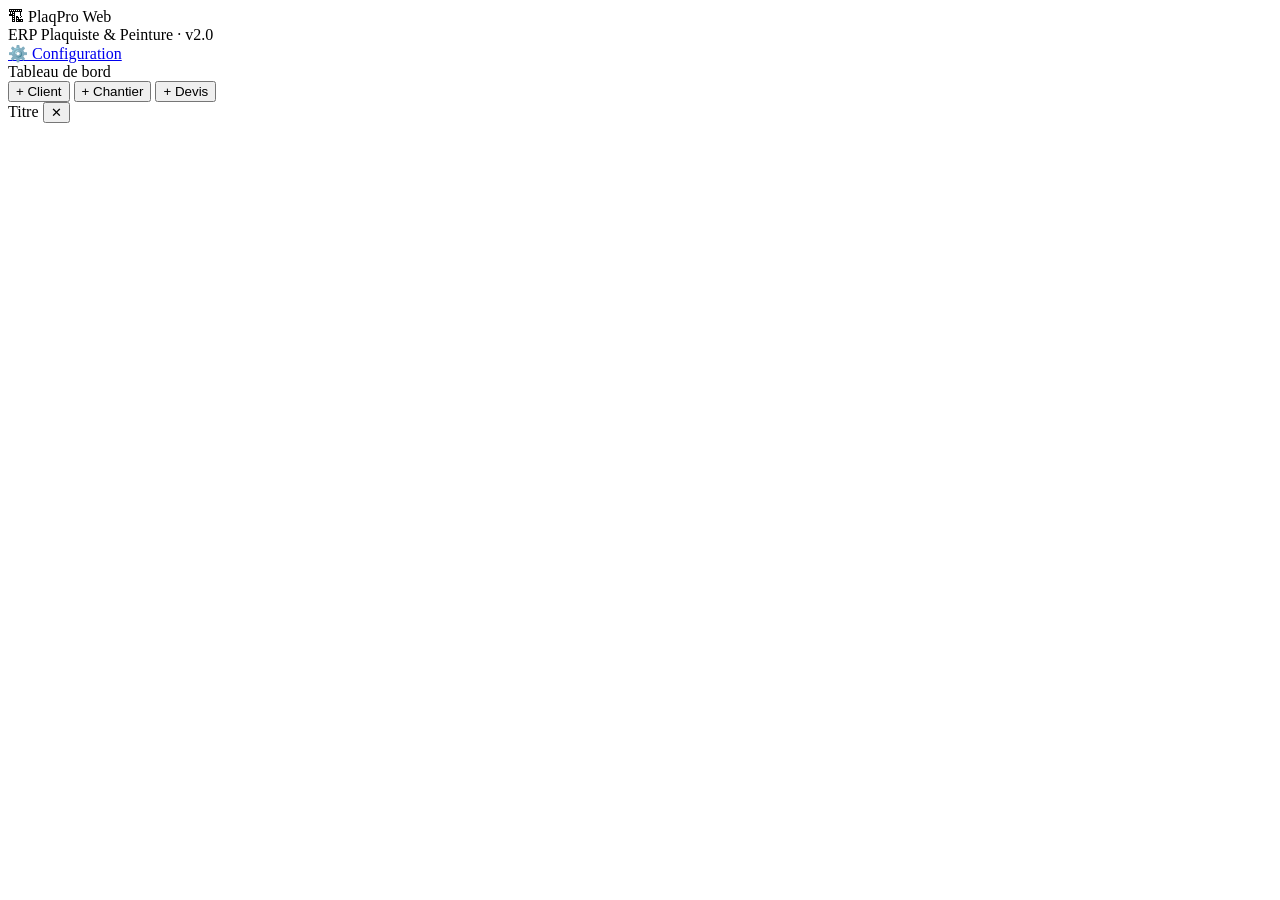
==== PlaqProLanding/index.html @ 82cace1f "Landing page v2 : percutante, témoignages, pricing freemium" ====
<!DOCTYPE html>
<html lang="fr">
<head>
  <meta charset="UTF-8">
  <meta name="viewport" content="width=device-width, initial-scale=1.0">
  <title>PlaqPro Web — ERP Plaquiste & Peinture</title>
  <link rel="stylesheet" href="css/style.css">
  <style>
    /* Styles print */
    @media print {
      .sidebar, .topbar, .btn, .nav-tabs, select, .fiche-nav,
      #btn-generer-devis, #btn-save-devis, #btn-print-devis { display: none !important; }
      .main { margin-left: 0 !important; }
      .card { box-shadow: none !important; border: 1px solid #ddd !important; }
    }
  </style>
</head>
<body>

  <!-- ── Sidebar ──────────────────────────────────────────── -->
  <aside class="sidebar">
    <div class="sidebar-logo">
      <div class="app-name">🏗 PlaqPro Web</div>
      <div class="app-version">ERP Plaquiste & Peinture · v2.0</div>
    </div>
    <div id="sidebar-nav"></div>
    <div class="sidebar-footer">
      <a class="nav-item" href="#" onclick="App.navigate('config')">
        <span class="nav-icon">⚙️</span>
        <span>Configuration</span>
      </a>
    </div>
  </aside>

  <!-- ── Main ─────────────────────────────────────────────── -->
  <main class="main">

    <!-- Topbar -->
    <div class="topbar">
      <div id="topbar-title" class="topbar-title">Tableau de bord</div>
      <div class="topbar-actions">
        <button class="btn btn-secondary btn-sm" onclick="Pages.modalNouveauClient()">+ Client</button>
        <button class="btn btn-secondary btn-sm" onclick="Pages.modalNouveauChantier()">+ Chantier</button>
        <button class="btn btn-primary btn-sm" onclick="Pages.modalNouveauDevis()">+ Devis</button>
      </div>
    </div>

    <!-- Content -->
    <div id="content" class="content"></div>

  </main>

  <!-- ── Modal ────────────────────────────────────────────── -->
  <div class="modal-overlay" id="modal-overlay" onclick="if(event.target===this)App.closeModal()">
    <div class="modal">
      <div class="modal-header">
        <span class="modal-title" id="modal-title">Titre</span>
        <button class="modal-close" onclick="App.closeModal()">✕</button>
      </div>
      <div class="modal-body" id="modal-body"></div>
      <div class="modal-footer" id="modal-footer"></div>
    </div>
  </div>

  <!-- ── Scripts ──────────────────────────────────────────── -->
  <script src="js/db.js"></script>
  <script src="js/calculs.js"></script>
  <script src="js/app.js"></script>

</body>
</html>
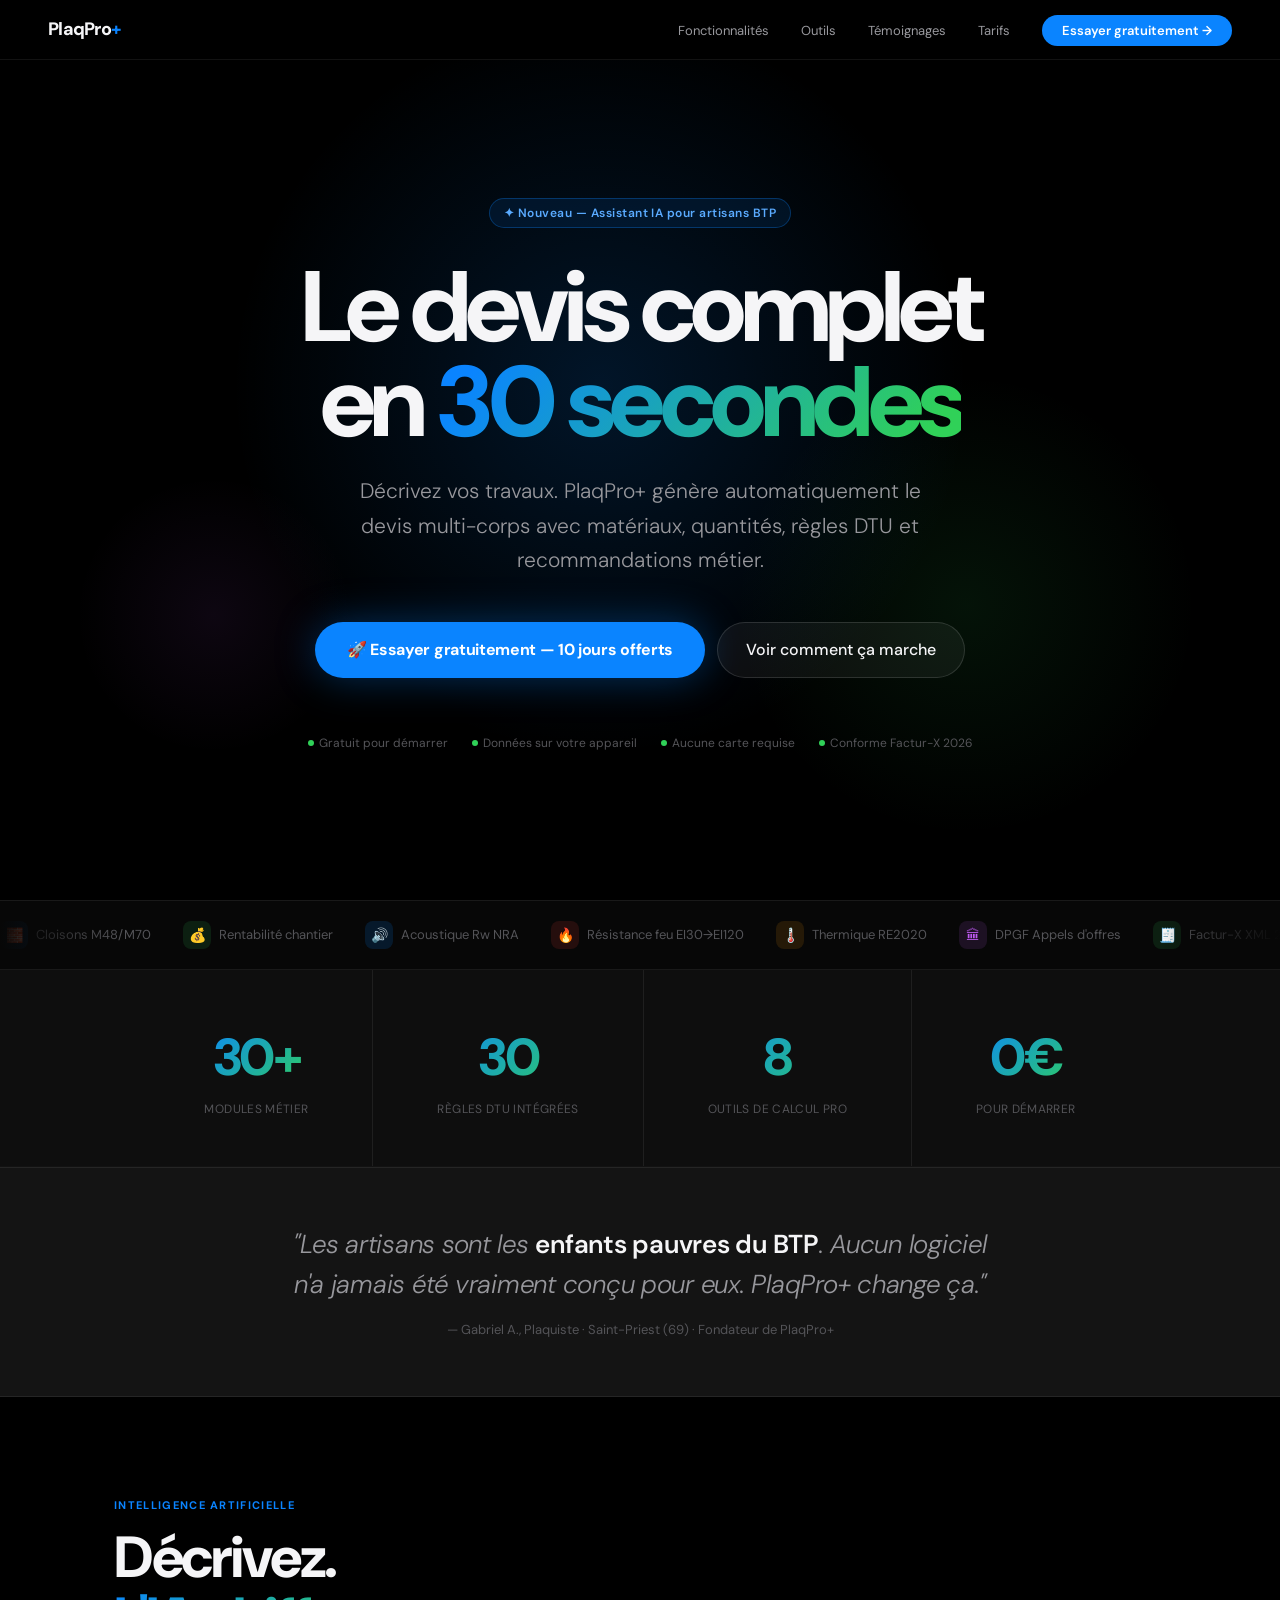
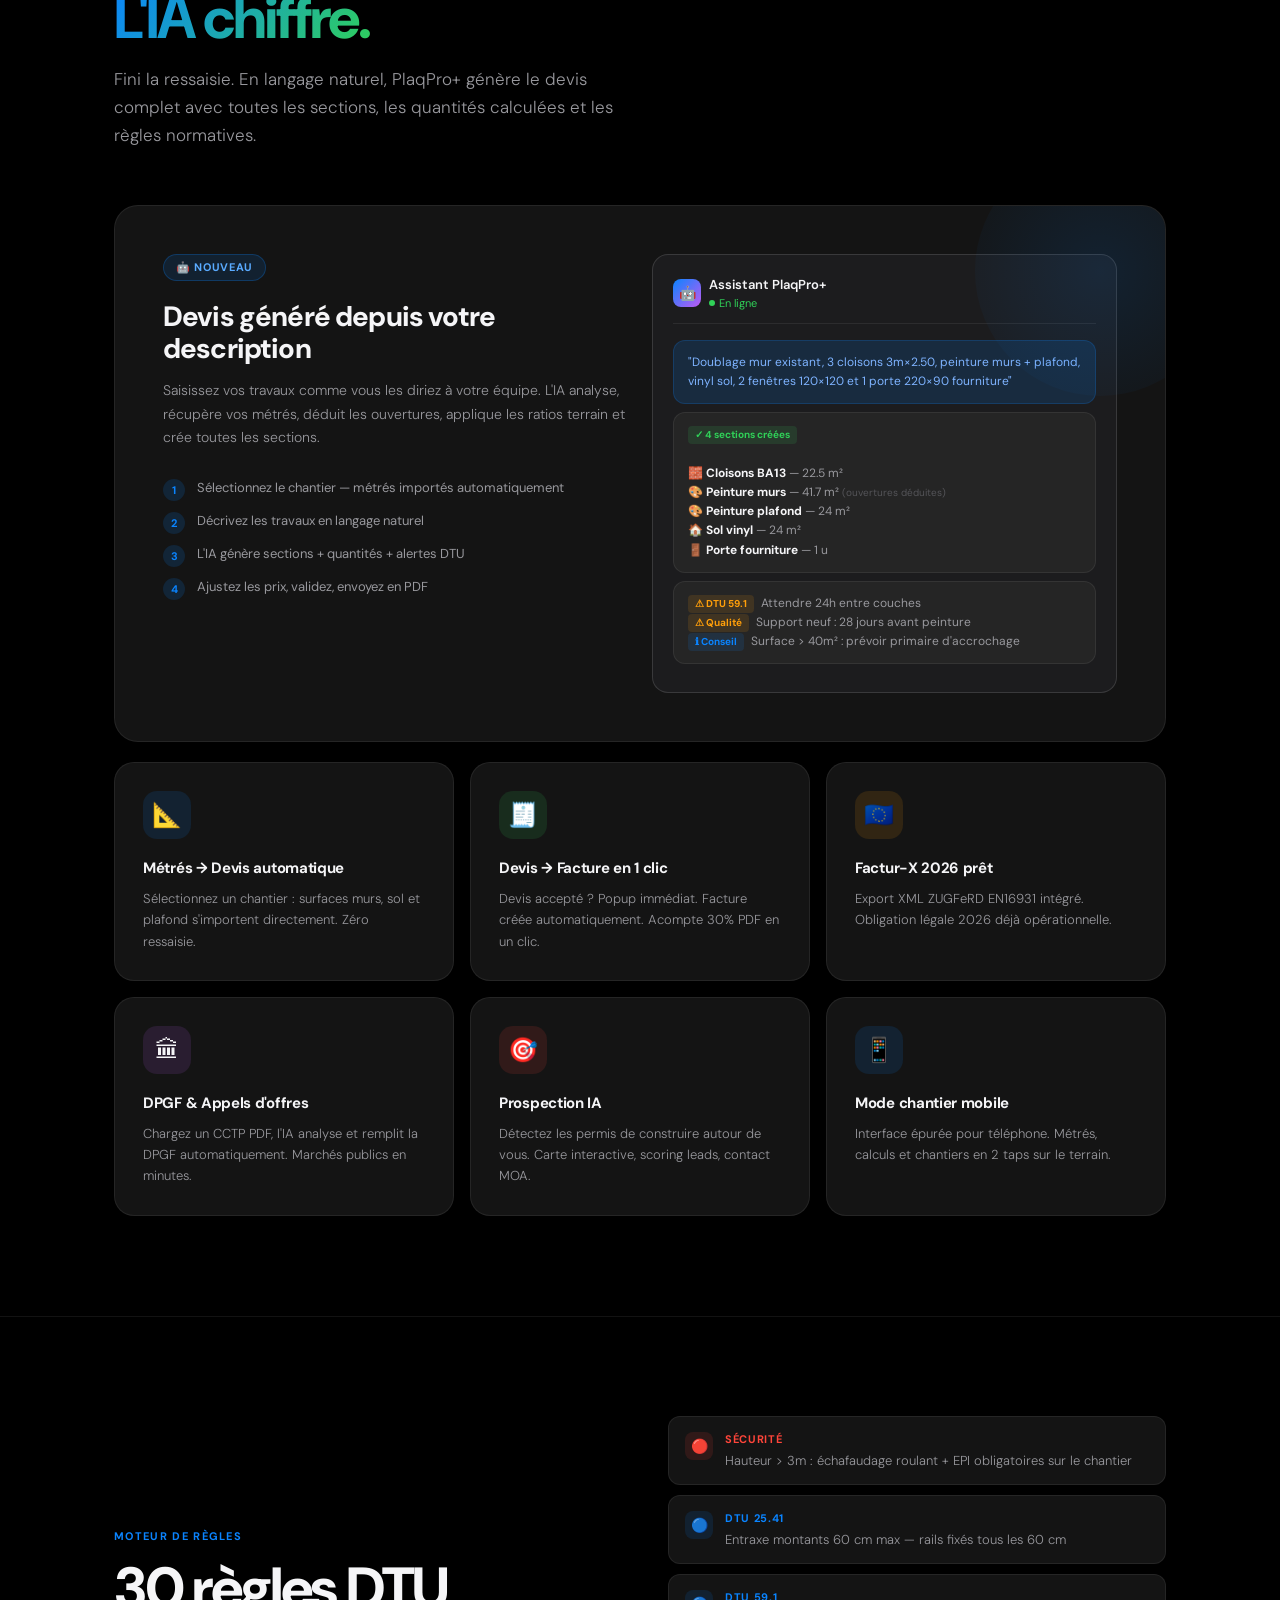
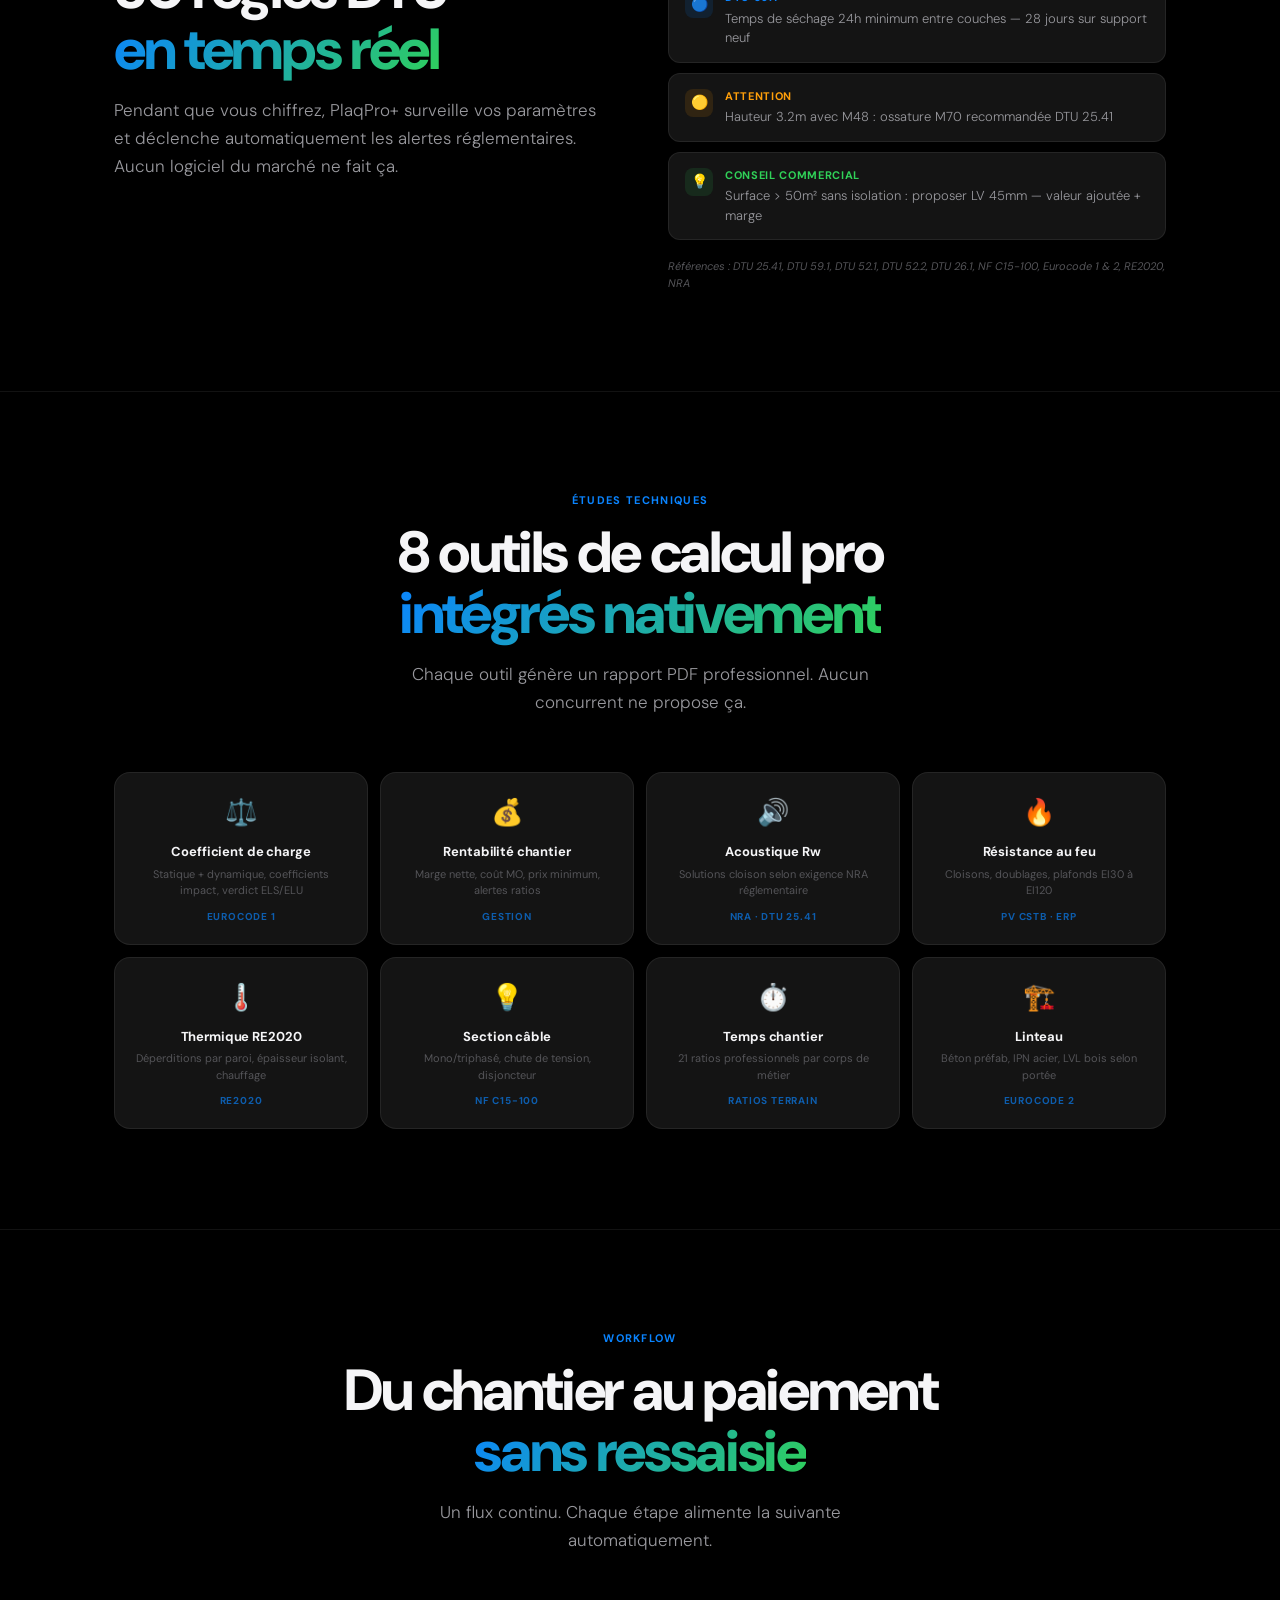
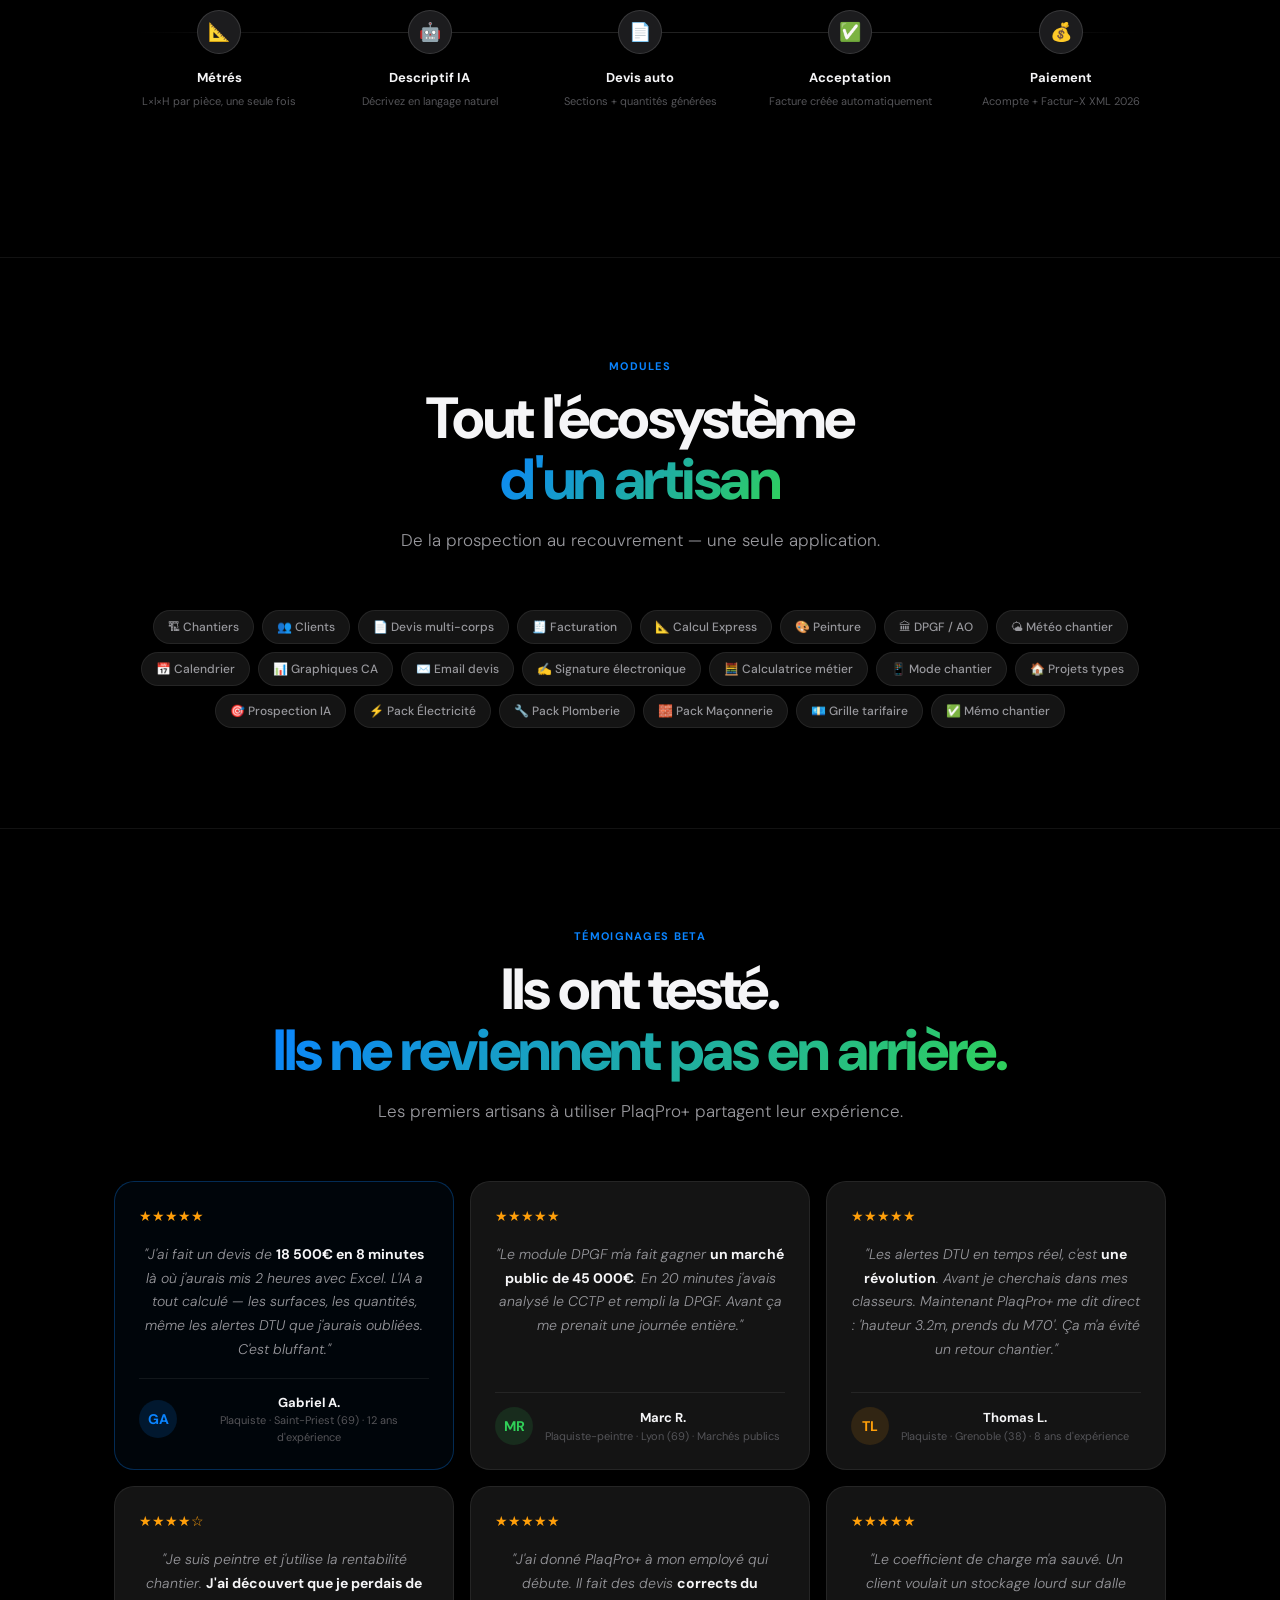
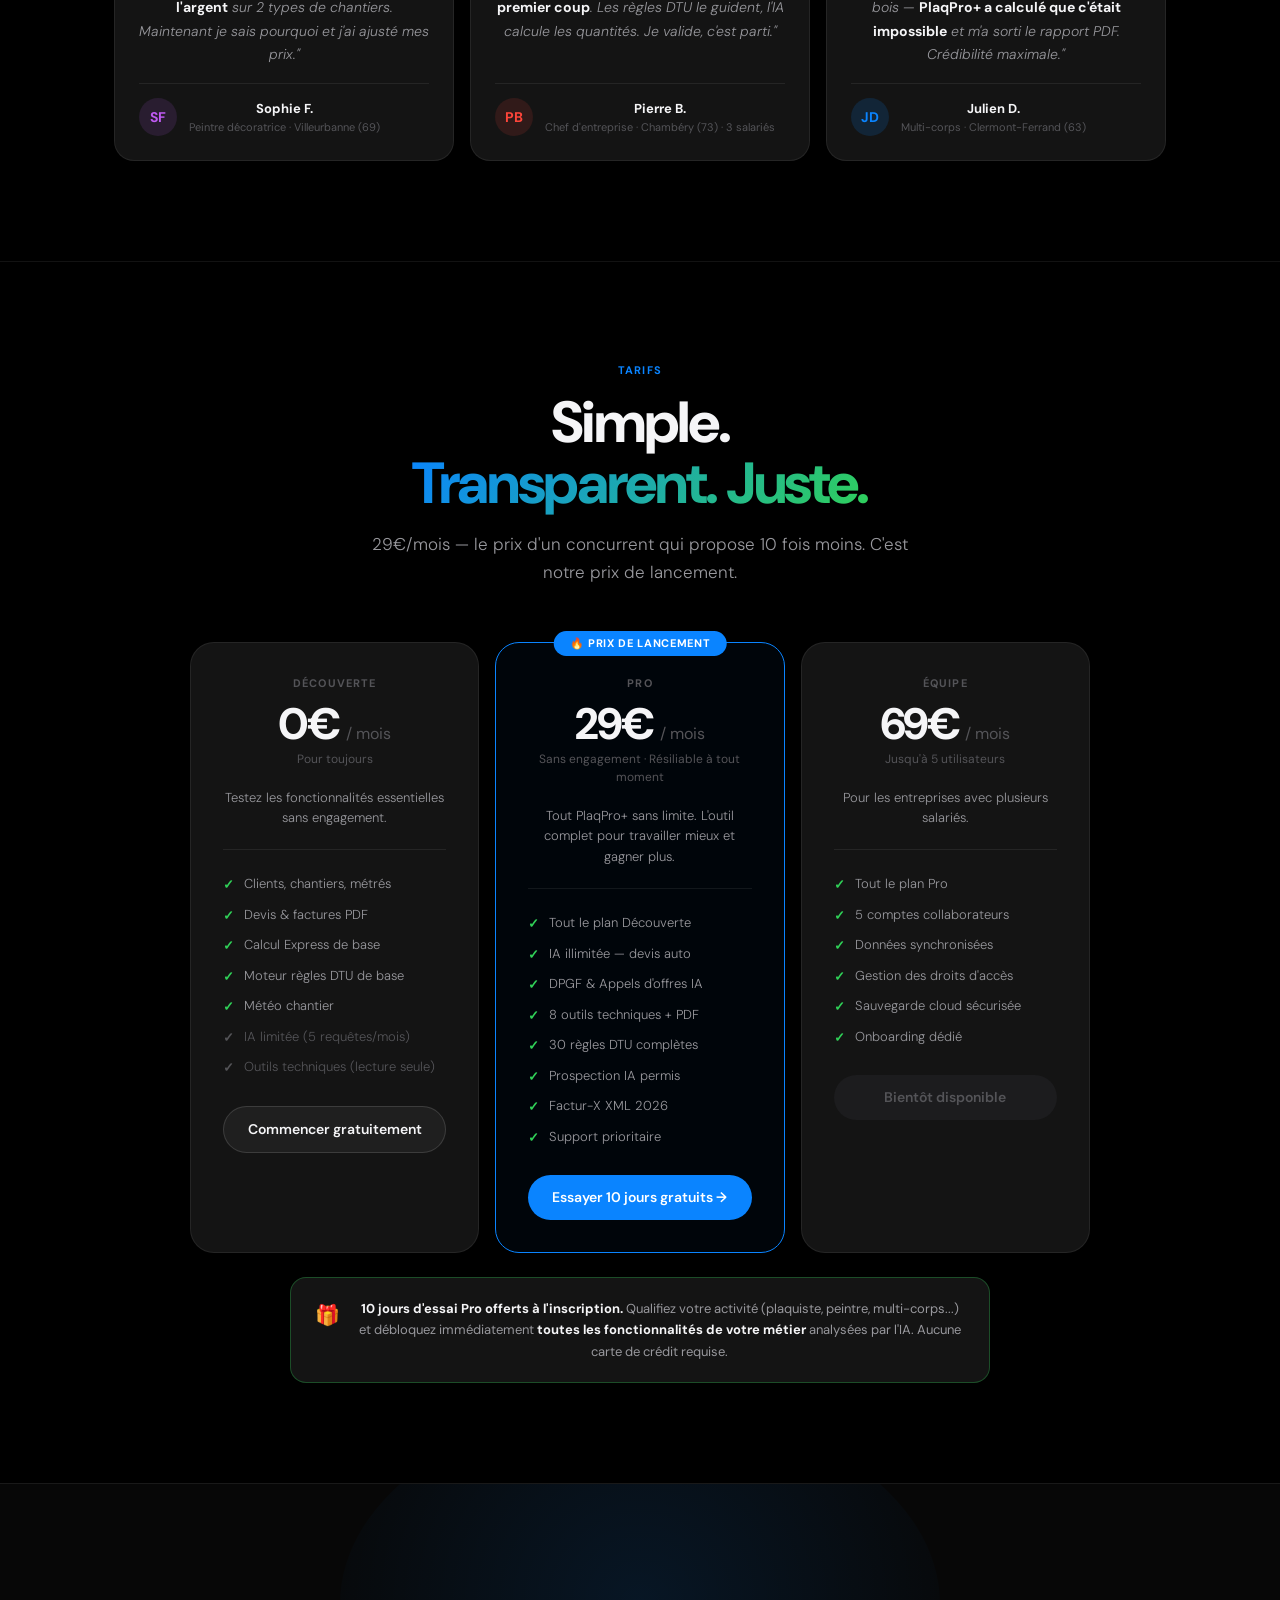
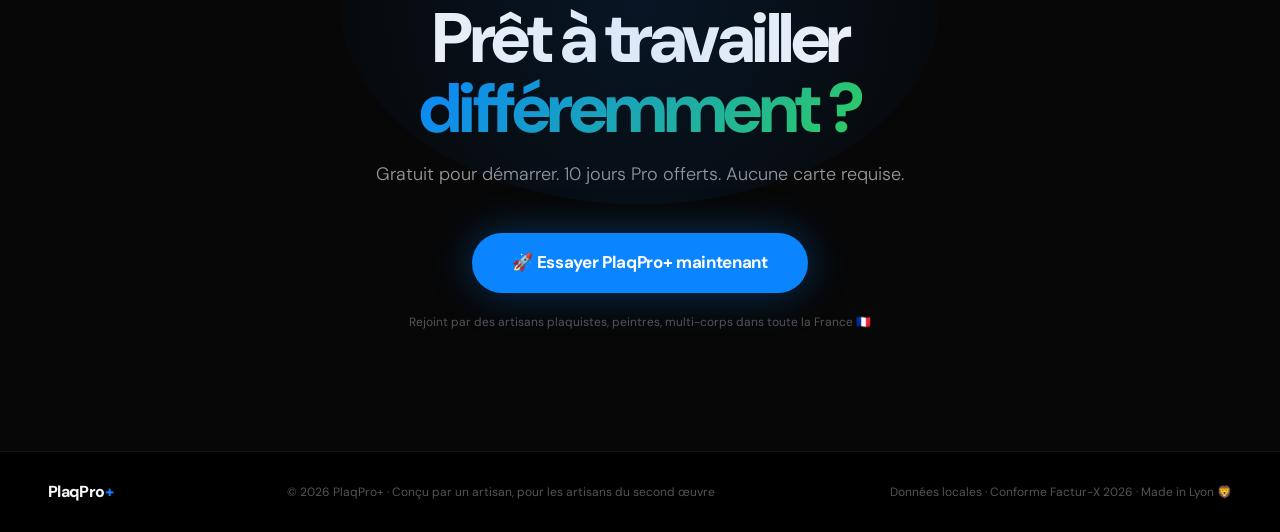
==== commit c8c3e257: "Landing page v2 finale — percutante, témoignages, pricing" ====
--- a/PlaqProLanding/index.html
+++ b/PlaqProLanding/index.html
@@ -3,69 +3,464 @@
 <head>
   <meta charset="UTF-8">
   <meta name="viewport" content="width=device-width, initial-scale=1.0">
-  <title>PlaqPro Web — ERP Plaquiste & Peinture</title>
-  <link rel="stylesheet" href="css/style.css">
+  <title>PlaqPro+ — Le premier assistant intelligent pour artisans BTP</title>
+  <meta name="description" content="Devis IA en 30 secondes. Règles DTU automatiques. 8 outils techniques. Conçu par un artisan, pour les artisans.">
+  <link rel="preconnect" href="https://fonts.googleapis.com">
+  <link href="https://fonts.googleapis.com/css2?family=DM+Sans:ital,opsz,wght@0,9..40,200;0,9..40,300;0,9..40,400;0,9..40,500;0,9..40,600;0,9..40,700;0,9..40,800;1,9..40,300&display=swap" rel="stylesheet">
   <style>
-    /* Styles print */
-    @media print {
-      .sidebar, .topbar, .btn, .nav-tabs, select, .fiche-nav,
-      #btn-generer-devis, #btn-save-devis, #btn-print-devis { display: none !important; }
-      .main { margin-left: 0 !important; }
-      .card { box-shadow: none !important; border: 1px solid #ddd !important; }
+    *,*::before,*::after{box-sizing:border-box;margin:0;padding:0}
+    :root{
+      --blue:#0A84FF;--green:#30D158;--orange:#FF9F0A;--red:#FF453A;--purple:#BF5AF2;
+      --bg:#000;--bg1:#070707;--bg2:#0E0E0E;--surface:#141414;--surface2:#1C1C1E;--surface3:#252525;
+      --border:rgba(255,255,255,0.07);--border2:rgba(255,255,255,0.13);--border3:rgba(255,255,255,0.22);
+      --text:#F5F5F7;--text2:#98989D;--text3:#545458;
     }
+    html{scroll-behavior:smooth}
+    body{font-family:'DM Sans',-apple-system,BlinkMacSystemFont,'Helvetica Neue',sans-serif;background:var(--bg);color:var(--text);line-height:1.5;overflow-x:hidden;-webkit-font-smoothing:antialiased}
+    nav{position:fixed;top:0;left:0;right:0;z-index:200;height:60px;display:flex;align-items:center;justify-content:space-between;padding:0 48px;background:rgba(0,0,0,0.82);backdrop-filter:saturate(180%) blur(24px);-webkit-backdrop-filter:saturate(180%) blur(24px);border-bottom:0.5px solid var(--border)}
+    .nav-logo{font-size:18px;font-weight:800;letter-spacing:-0.04em;color:var(--text);text-decoration:none}
+    .nav-logo span{color:var(--blue)}
+    .nav-links{display:flex;align-items:center;gap:32px;list-style:none}
+    .nav-links a{color:var(--text2);text-decoration:none;font-size:13px;font-weight:400;transition:color .15s}
+    .nav-links a:hover{color:var(--text)}
+    .nav-cta{background:var(--blue);color:#fff!important;padding:7px 20px;border-radius:980px;font-weight:600!important;font-size:13px!important;transition:opacity .15s!important}
+    .nav-cta:hover{opacity:.85!important}
+    @media(max-width:768px){nav{padding:0 20px}.nav-links{display:none}}
+    .hero{min-height:100vh;display:flex;flex-direction:column;align-items:center;justify-content:center;text-align:center;padding:130px 24px 80px;position:relative;overflow:hidden}
+    .orb1{position:absolute;width:800px;height:800px;border-radius:50%;background:radial-gradient(circle,rgba(10,132,255,0.16) 0%,transparent 65%);top:50%;left:50%;transform:translate(-55%,-58%);pointer-events:none}
+    .orb2{position:absolute;width:500px;height:500px;border-radius:50%;background:radial-gradient(circle,rgba(48,209,88,0.09) 0%,transparent 65%);bottom:5%;right:5%;pointer-events:none}
+    .orb3{position:absolute;width:300px;height:300px;border-radius:50%;background:radial-gradient(circle,rgba(191,90,242,0.07) 0%,transparent 65%);bottom:15%;left:5%;pointer-events:none}
+    .hero-pill{display:inline-flex;align-items:center;gap:6px;background:rgba(10,132,255,0.1);border:0.5px solid rgba(10,132,255,0.3);color:#5AABFF;padding:5px 14px;border-radius:980px;font-size:12px;font-weight:600;letter-spacing:0.04em;margin-bottom:32px;animation:fadeUp .7s ease forwards;opacity:0}
+    .hero h1{font-size:clamp(46px,8.5vw,100px);font-weight:800;letter-spacing:-0.055em;line-height:.95;margin-bottom:24px;max-width:950px;animation:fadeUp .7s ease forwards .1s;opacity:0}
+    .hero h1 .grad{background:linear-gradient(130deg,#0A84FF 10%,#30D158 90%);-webkit-background-clip:text;-webkit-text-fill-color:transparent;background-clip:text}
+    .hero-sub{font-size:clamp(16px,2.2vw,21px);font-weight:300;color:var(--text2);max-width:580px;line-height:1.65;margin-bottom:44px;animation:fadeUp .7s ease forwards .2s;opacity:0}
+    .hero-btns{display:flex;gap:12px;flex-wrap:wrap;justify-content:center;margin-bottom:56px;animation:fadeUp .7s ease forwards .3s;opacity:0}
+    .btn-primary{display:inline-flex;align-items:center;gap:8px;background:var(--blue);color:#fff;padding:15px 32px;border-radius:980px;font-size:16px;font-weight:700;letter-spacing:-0.02em;text-decoration:none;transition:opacity .15s,transform .15s;box-shadow:0 0 40px rgba(10,132,255,0.35)}
+    .btn-primary:hover{opacity:.88;transform:scale(1.02)}
+    .btn-outline{display:inline-flex;align-items:center;gap:8px;background:rgba(255,255,255,0.05);border:0.5px solid var(--border2);color:var(--text);padding:15px 28px;border-radius:980px;font-size:16px;font-weight:500;text-decoration:none;transition:background .15s}
+    .btn-outline:hover{background:rgba(255,255,255,0.09)}
+    .hero-trust{display:flex;align-items:center;gap:24px;flex-wrap:wrap;justify-content:center;font-size:12px;color:var(--text3);animation:fadeUp .7s ease forwards .4s;opacity:0}
+    .hero-trust-item{display:flex;align-items:center;gap:5px}
+    .hero-trust-item .dot{width:6px;height:6px;border-radius:50%;background:var(--green);flex-shrink:0}
+    @keyframes fadeUp{from{opacity:0;transform:translateY(20px)}to{opacity:1;transform:translateY(0)}}
+    .demo-strip{background:var(--bg1);border-top:0.5px solid var(--border);border-bottom:0.5px solid var(--border);padding:20px 0;overflow:hidden;position:relative}
+    .demo-strip::before,.demo-strip::after{content:'';position:absolute;top:0;bottom:0;width:120px;z-index:2;pointer-events:none}
+    .demo-strip::before{left:0;background:linear-gradient(90deg,var(--bg1),transparent)}
+    .demo-strip::after{right:0;background:linear-gradient(-90deg,var(--bg1),transparent)}
+    .marquee{display:flex;gap:32px;animation:scroll 30s linear infinite;white-space:nowrap}
+    .marquee-item{display:inline-flex;align-items:center;gap:8px;font-size:13px;color:var(--text3);flex-shrink:0}
+    .marquee-item .icon{width:28px;height:28px;border-radius:8px;display:flex;align-items:center;justify-content:center;font-size:14px;flex-shrink:0}
+    .marquee-item .icon.blue{background:rgba(10,132,255,0.15);color:var(--blue)}
+    .marquee-item .icon.green{background:rgba(48,209,88,0.12);color:var(--green)}
+    .marquee-item .icon.orange{background:rgba(255,159,10,0.12);color:var(--orange)}
+    .marquee-item .icon.purple{background:rgba(191,90,242,0.12);color:var(--purple)}
+    .marquee-item .icon.red{background:rgba(255,69,58,0.12);color:var(--red)}
+    @keyframes scroll{0%{transform:translateX(0)}100%{transform:translateX(-50%)}}
+    .numbers{display:flex;justify-content:center;flex-wrap:wrap;background:var(--bg2)}
+    .num-item{text-align:center;padding:48px 64px;border-right:0.5px solid var(--border)}
+    .num-item:last-child{border-right:none}
+    .num-n{font-size:52px;font-weight:800;letter-spacing:-0.05em;background:linear-gradient(135deg,#0A84FF,#30D158);-webkit-background-clip:text;-webkit-text-fill-color:transparent;background-clip:text}
+    .num-l{font-size:12px;color:var(--text3);font-weight:400;margin-top:4px;letter-spacing:0.03em;text-transform:uppercase}
+    @media(max-width:600px){.num-item{padding:28px 32px;border-right:none;border-bottom:0.5px solid var(--border)}.num-item:last-child{border-bottom:none}}
+    .section{padding:100px 24px;max-width:1100px;margin:0 auto}
+    .section-center{text-align:center}
+    .eyebrow{font-size:11px;font-weight:700;letter-spacing:0.12em;text-transform:uppercase;color:var(--blue);display:block;margin-bottom:14px}
+    .h2{font-size:clamp(32px,5vw,58px);font-weight:800;letter-spacing:-0.04em;line-height:1.05;margin-bottom:16px}
+    .h2 span{background:linear-gradient(130deg,#0A84FF,#30D158);-webkit-background-clip:text;-webkit-text-fill-color:transparent;background-clip:text}
+    .lead{font-size:17px;color:var(--text2);font-weight:300;line-height:1.65;max-width:540px;margin-bottom:56px}
+    .section-center .lead{margin-left:auto;margin-right:auto}
+    .ia-showcase{display:grid;grid-template-columns:1fr 1fr;gap:24px;align-items:start;background:var(--surface);border:0.5px solid var(--border);border-radius:24px;padding:48px;position:relative;overflow:hidden;margin-bottom:20px}
+    .ia-showcase::before{content:'';position:absolute;top:-60px;right:-60px;width:250px;height:250px;border-radius:50%;background:radial-gradient(circle,rgba(10,132,255,0.12),transparent);pointer-events:none}
+    .ia-tag{display:inline-flex;align-items:center;gap:6px;background:rgba(10,132,255,0.12);border:0.5px solid rgba(10,132,255,0.25);color:#5AABFF;padding:4px 12px;border-radius:980px;font-size:11px;font-weight:700;letter-spacing:0.06em;text-transform:uppercase;margin-bottom:20px}
+    .ia-title{font-size:28px;font-weight:800;letter-spacing:-0.03em;line-height:1.15;margin-bottom:14px}
+    .ia-desc{font-size:14px;color:var(--text2);line-height:1.7;font-weight:300;margin-bottom:28px}
+    .ia-steps{display:flex;flex-direction:column;gap:10px}
+    .ia-step{display:flex;align-items:flex-start;gap:12px;font-size:13px;color:var(--text2)}
+    .ia-step-num{width:22px;height:22px;border-radius:50%;background:rgba(10,132,255,0.15);color:var(--blue);font-size:11px;font-weight:700;display:flex;align-items:center;justify-content:center;flex-shrink:0;margin-top:1px}
+    .ia-screen{background:var(--surface2);border:0.5px solid var(--border2);border-radius:16px;padding:20px;font-size:12px}
+    .ia-screen-header{display:flex;align-items:center;gap:8px;margin-bottom:16px;padding-bottom:12px;border-bottom:0.5px solid var(--border)}
+    .ia-avatar{width:28px;height:28px;border-radius:8px;background:linear-gradient(135deg,var(--blue),var(--purple));display:flex;align-items:center;justify-content:center;font-size:14px;flex-shrink:0}
+    .ia-screen-name{font-size:13px;font-weight:600;color:var(--text)}
+    .ia-screen-status{font-size:11px;color:var(--green);display:flex;align-items:center;gap:4px}
+    .ia-screen-status::before{content:'';width:6px;height:6px;border-radius:50%;background:var(--green)}
+    .bubble{border-radius:12px;padding:12px 14px;margin-bottom:8px;font-size:12px;line-height:1.6}
+    .bubble.user{background:rgba(10,132,255,0.15);border:0.5px solid rgba(10,132,255,0.2);color:#7EB3FF}
+    .bubble.ai{background:var(--surface3);border:0.5px solid var(--border);color:var(--text2)}
+    .bubble.ai strong{color:var(--text)}
+    .tag-ok{display:inline-block;background:rgba(48,209,88,0.12);color:var(--green);border-radius:4px;padding:1px 7px;font-size:10px;font-weight:700;margin-right:4px}
+    .tag-warn{display:inline-block;background:rgba(255,159,10,0.12);color:var(--orange);border-radius:4px;padding:1px 7px;font-size:10px;font-weight:700;margin-right:4px}
+    .tag-blue{display:inline-block;background:rgba(10,132,255,0.12);color:var(--blue);border-radius:4px;padding:1px 7px;font-size:10px;font-weight:700;margin-right:4px}
+    @media(max-width:800px){.ia-showcase{grid-template-columns:1fr;padding:28px}}
+    .feat-grid{display:grid;grid-template-columns:repeat(3,1fr);gap:16px}
+    @media(max-width:900px){.feat-grid{grid-template-columns:repeat(2,1fr)}}
+    @media(max-width:560px){.feat-grid{grid-template-columns:1fr}}
+    .feat-card{background:var(--surface);border:0.5px solid var(--border);border-radius:20px;padding:28px;transition:border-color .2s,transform .2s}
+    .feat-card:hover{border-color:var(--border2);transform:translateY(-2px)}
+    .feat-icon{width:48px;height:48px;border-radius:14px;display:flex;align-items:center;justify-content:center;font-size:24px;margin-bottom:18px}
+    .feat-icon.blue{background:rgba(10,132,255,0.12)}
+    .feat-icon.green{background:rgba(48,209,88,0.12)}
+    .feat-icon.orange{background:rgba(255,159,10,0.12)}
+    .feat-icon.red{background:rgba(255,69,58,0.12)}
+    .feat-icon.purple{background:rgba(191,90,242,0.12)}
+    .feat-card h4{font-size:15px;font-weight:700;letter-spacing:-0.02em;margin-bottom:8px}
+    .feat-card p{font-size:13px;color:var(--text2);line-height:1.65;font-weight:300}
+    .dtu-section{display:grid;grid-template-columns:1fr 1fr;gap:56px;align-items:center}
+    @media(max-width:800px){.dtu-section{grid-template-columns:1fr}}
+    .dtu-rules{display:flex;flex-direction:column;gap:10px}
+    .dtu-rule{display:flex;align-items:flex-start;gap:12px;background:var(--surface);border:0.5px solid var(--border);border-radius:12px;padding:14px 16px}
+    .dtu-rule-icon{width:28px;height:28px;border-radius:8px;display:flex;align-items:center;justify-content:center;font-size:14px;flex-shrink:0;margin-top:1px}
+    .dtu-rule-icon.red{background:rgba(255,69,58,0.12)}
+    .dtu-rule-icon.blue{background:rgba(10,132,255,0.12)}
+    .dtu-rule-icon.orange{background:rgba(255,159,10,0.12)}
+    .dtu-rule-icon.green{background:rgba(48,209,88,0.12)}
+    .dtu-rule-label{font-size:11px;font-weight:700;text-transform:uppercase;letter-spacing:0.06em;margin-bottom:3px}
+    .dtu-rule-label.red{color:var(--red)}.dtu-rule-label.blue{color:var(--blue)}.dtu-rule-label.orange{color:var(--orange)}.dtu-rule-label.green{color:var(--green)}
+    .dtu-rule-text{font-size:13px;color:var(--text2);font-weight:300;line-height:1.5}
+    .tools-grid{display:grid;grid-template-columns:repeat(4,1fr);gap:12px}
+    @media(max-width:900px){.tools-grid{grid-template-columns:repeat(2,1fr)}}
+    @media(max-width:480px){.tools-grid{grid-template-columns:1fr}}
+    .tool{background:var(--surface);border:0.5px solid var(--border);border-radius:16px;padding:20px;transition:border-color .2s}
+    .tool:hover{border-color:var(--border2)}
+    .tool-em{font-size:26px;margin-bottom:10px;display:block}
+    .tool h5{font-size:13px;font-weight:700;letter-spacing:-0.01em;margin-bottom:4px}
+    .tool p{font-size:11px;color:var(--text3);line-height:1.5}
+    .tool-ref{margin-top:10px;font-size:10px;font-weight:700;letter-spacing:0.08em;text-transform:uppercase;color:var(--blue);opacity:.65}
+    .wf{display:flex;position:relative;gap:0}
+    .wf::before{content:'';position:absolute;top:22px;left:22px;right:22px;height:0.5px;background:linear-gradient(90deg,transparent,var(--border2) 20%,var(--border2) 80%,transparent);z-index:0}
+    .wf-step{flex:1;text-align:center;padding:0 12px;position:relative;z-index:1}
+    .wf-num{width:44px;height:44px;border-radius:50%;background:var(--surface2);border:0.5px solid var(--border2);display:flex;align-items:center;justify-content:center;font-size:18px;margin:0 auto 14px}
+    .wf-step h5{font-size:13px;font-weight:700;margin-bottom:5px}
+    .wf-step p{font-size:11px;color:var(--text3);line-height:1.5}
+    @media(max-width:700px){.wf{flex-direction:column;gap:20px}.wf::before{display:none}}
+    .testi-grid{display:grid;grid-template-columns:repeat(3,1fr);gap:16px}
+    @media(max-width:900px){.testi-grid{grid-template-columns:repeat(2,1fr)}}
+    @media(max-width:560px){.testi-grid{grid-template-columns:1fr}}
+    .testi{background:var(--surface);border:0.5px solid var(--border);border-radius:20px;padding:24px;display:flex;flex-direction:column;gap:16px}
+    .testi.featured{border-color:rgba(10,132,255,0.3);background:rgba(10,132,255,0.04)}
+    .testi-stars{display:flex;gap:3px;color:var(--orange);font-size:14px}
+    .testi-text{font-size:14px;color:var(--text2);line-height:1.7;font-weight:300;font-style:italic;flex:1}
+    .testi-text strong{color:var(--text);font-style:normal}
+    .testi-author{display:flex;align-items:center;gap:12px;padding-top:14px;border-top:0.5px solid var(--border)}
+    .testi-avatar{width:38px;height:38px;border-radius:50%;display:flex;align-items:center;justify-content:center;font-size:14px;font-weight:700;flex-shrink:0}
+    .testi-avatar.blue{background:rgba(10,132,255,0.15);color:var(--blue)}
+    .testi-avatar.green{background:rgba(48,209,88,0.12);color:var(--green)}
+    .testi-avatar.orange{background:rgba(255,159,10,0.12);color:var(--orange)}
+    .testi-avatar.purple{background:rgba(191,90,242,0.12);color:var(--purple)}
+    .testi-avatar.red{background:rgba(255,69,58,0.12);color:var(--red)}
+    .testi-name{font-size:13px;font-weight:700}
+    .testi-meta{font-size:11px;color:var(--text3)}
+    .pricing-grid{display:grid;grid-template-columns:1fr 1fr 1fr;gap:16px;max-width:900px;margin:0 auto}
+    @media(max-width:820px){.pricing-grid{grid-template-columns:1fr}}
+    .plan{background:var(--surface);border:0.5px solid var(--border);border-radius:24px;padding:32px;position:relative}
+    .plan.pro{border-color:var(--blue);background:rgba(10,132,255,0.04)}
+    .plan-badge{position:absolute;top:-12px;left:50%;transform:translateX(-50%);background:var(--blue);color:#fff;font-size:11px;font-weight:700;letter-spacing:0.06em;text-transform:uppercase;padding:4px 16px;border-radius:980px;white-space:nowrap}
+    .plan-name{font-size:11px;font-weight:700;letter-spacing:0.1em;text-transform:uppercase;color:var(--text3);margin-bottom:10px}
+    .plan-price{font-size:44px;font-weight:800;letter-spacing:-0.05em;line-height:1;margin-bottom:4px}
+    .plan-price sub{font-size:16px;font-weight:400;color:var(--text3);letter-spacing:0;vertical-align:initial}
+    .plan-period{font-size:12px;color:var(--text3);margin-bottom:20px}
+    .plan-desc{font-size:13px;color:var(--text2);font-weight:300;line-height:1.6;margin-bottom:24px;padding-bottom:20px;border-bottom:0.5px solid var(--border)}
+    .plan-features{list-style:none;display:flex;flex-direction:column;gap:10px;margin-bottom:28px}
+    .plan-features li{display:flex;align-items:flex-start;gap:10px;font-size:13px;color:var(--text2);font-weight:300}
+    .plan-features li::before{content:'✓';color:var(--green);font-weight:700;flex-shrink:0;margin-top:1px}
+    .plan-features li.muted::before{color:var(--text3)}.plan-features li.muted{color:var(--text3)}
+    .plan-btn{display:block;text-align:center;padding:12px 20px;border-radius:980px;font-size:14px;font-weight:600;text-decoration:none;transition:opacity .15s}
+    .plan-btn.primary{background:var(--blue);color:#fff}.plan-btn.primary:hover{opacity:.85}
+    .plan-btn.ghost{background:rgba(255,255,255,0.05);border:0.5px solid var(--border2);color:var(--text)}.plan-btn.ghost:hover{background:rgba(255,255,255,0.09)}
+    .plan-btn.disabled{background:var(--surface2);color:var(--text3);pointer-events:none}
+    .freemium-note{background:var(--surface);border:0.5px solid rgba(48,209,88,0.3);border-radius:16px;padding:20px 24px;max-width:700px;margin:24px auto 0;display:flex;align-items:flex-start;gap:14px;font-size:13px;line-height:1.65;color:var(--text2)}
+    .pills{display:flex;flex-wrap:wrap;gap:8px;justify-content:center}
+    .pill{display:flex;align-items:center;gap:7px;background:var(--surface);border:0.5px solid var(--border);border-radius:980px;padding:7px 14px;font-size:12px;font-weight:500;color:var(--text2);transition:border-color .15s}
+    .pill:hover{border-color:var(--border2)}
+    .quote-strip{background:var(--surface);border-top:0.5px solid var(--border);border-bottom:0.5px solid var(--border);padding:56px 24px;text-align:center}
+    .quote-strip blockquote{font-size:clamp(18px,3vw,26px);font-weight:300;font-style:italic;color:var(--text2);max-width:720px;margin:0 auto 16px;line-height:1.55;letter-spacing:-0.01em}
+    .quote-strip blockquote em{color:var(--text);font-style:normal;font-weight:600}
+    .quote-attr{font-size:13px;color:var(--text3)}
+    .final-cta{text-align:center;padding:120px 24px;background:var(--bg1);border-top:0.5px solid var(--border);position:relative;overflow:hidden}
+    .final-cta::before{content:'';position:absolute;top:-80px;left:50%;transform:translateX(-50%);width:600px;height:400px;border-radius:50%;background:radial-gradient(circle,rgba(10,132,255,0.12),transparent);pointer-events:none}
+    .final-cta h2{font-size:clamp(34px,6vw,70px);font-weight:800;letter-spacing:-0.05em;line-height:1;margin-bottom:16px}
+    .final-cta h2 .grad{background:linear-gradient(130deg,#0A84FF,#30D158);-webkit-background-clip:text;-webkit-text-fill-color:transparent;background-clip:text}
+    .final-cta p{font-size:18px;color:var(--text2);font-weight:300;margin-bottom:44px;line-height:1.6}
+    .final-cta-note{margin-top:20px;font-size:12px;color:var(--text3)}
+    footer{background:var(--bg);border-top:0.5px solid var(--border);padding:28px 48px;display:flex;align-items:center;justify-content:space-between;flex-wrap:wrap;gap:14px}
+    .footer-brand{font-size:16px;font-weight:800;letter-spacing:-0.04em;color:var(--text)}
+    .footer-brand span{color:var(--blue)}
+    footer p{font-size:12px;color:var(--text3)}
+    @media(max-width:640px){footer{padding:20px;flex-direction:column;text-align:center}}
+    .div{height:0.5px;background:var(--border)}
   </style>
 </head>
 <body>
-
-  <!-- ── Sidebar ──────────────────────────────────────────── -->
-  <aside class="sidebar">
-    <div class="sidebar-logo">
-      <div class="app-name">🏗 PlaqPro Web</div>
-      <div class="app-version">ERP Plaquiste & Peinture · v2.0</div>
-    </div>
-    <div id="sidebar-nav"></div>
-    <div class="sidebar-footer">
-      <a class="nav-item" href="#" onclick="App.navigate('config')">
-        <span class="nav-icon">⚙️</span>
-        <span>Configuration</span>
-      </a>
-    </div>
-  </aside>
-
-  <!-- ── Main ─────────────────────────────────────────────── -->
-  <main class="main">
-
-    <!-- Topbar -->
-    <div class="topbar">
-      <div id="topbar-title" class="topbar-title">Tableau de bord</div>
-      <div class="topbar-actions">
-        <button class="btn btn-secondary btn-sm" onclick="Pages.modalNouveauClient()">+ Client</button>
-        <button class="btn btn-secondary btn-sm" onclick="Pages.modalNouveauChantier()">+ Chantier</button>
-        <button class="btn btn-primary btn-sm" onclick="Pages.modalNouveauDevis()">+ Devis</button>
+<nav>
+  <a href="#" class="nav-logo">PlaqPro<span>+</span></a>
+  <ul class="nav-links">
+    <li><a href="#features">Fonctionnalités</a></li>
+    <li><a href="#tools">Outils</a></li>
+    <li><a href="#temoignages">Témoignages</a></li>
+    <li><a href="#pricing">Tarifs</a></li>
+    <li><a href="https://plaqpro.github.io/plaqpro-web/login.html" class="nav-cta">Essayer gratuitement →</a></li>
+  </ul>
+</nav>
+<div class="hero">
+  <div class="orb1"></div><div class="orb2"></div><div class="orb3"></div>
+  <div class="hero-pill">✦ Nouveau — Assistant IA pour artisans BTP</div>
+  <h1>Le devis complet<br>en <span class="grad">30 secondes</span></h1>
+  <p class="hero-sub">Décrivez vos travaux. PlaqPro+ génère automatiquement le devis multi-corps avec matériaux, quantités, règles DTU et recommandations métier.</p>
+  <div class="hero-btns">
+    <a href="https://plaqpro.github.io/plaqpro-web/login.html" class="btn-primary">🚀 Essayer gratuitement — 10 jours offerts</a>
+    <a href="#features" class="btn-outline">Voir comment ça marche</a>
+  </div>
+  <div class="hero-trust">
+    <div class="hero-trust-item"><div class="dot"></div>Gratuit pour démarrer</div>
+    <div class="hero-trust-item"><div class="dot"></div>Données sur votre appareil</div>
+    <div class="hero-trust-item"><div class="dot"></div>Aucune carte requise</div>
+    <div class="hero-trust-item"><div class="dot"></div>Conforme Factur-X 2026</div>
+  </div>
+</div>
+<div class="demo-strip">
+  <div class="marquee">
+    <div class="marquee-item"><div class="icon blue">🧱</div>Cloisons M48/M70</div>
+    <div class="marquee-item"><div class="icon green">💰</div>Rentabilité chantier</div>
+    <div class="marquee-item"><div class="icon blue">🔊</div>Acoustique Rw NRA</div>
+    <div class="marquee-item"><div class="icon red">🔥</div>Résistance feu EI30→EI120</div>
+    <div class="marquee-item"><div class="icon orange">🌡️</div>Thermique RE2020</div>
+    <div class="marquee-item"><div class="icon purple">🏛</div>DPGF Appels d'offres</div>
+    <div class="marquee-item"><div class="icon green">🧾</div>Factur-X XML 2026</div>
+    <div class="marquee-item"><div class="icon blue">💡</div>Section câble NF C15-100</div>
+    <div class="marquee-item"><div class="icon orange">⏱️</div>Temps chantier h/m²</div>
+    <div class="marquee-item"><div class="icon purple">🏗️</div>Linteau Eurocode 2</div>
+    <div class="marquee-item"><div class="icon blue">🎯</div>Prospection permis construire</div>
+    <div class="marquee-item"><div class="icon green">📐</div>Métrés automatiques</div>
+    <div class="marquee-item"><div class="icon blue">🧱</div>Cloisons M48/M70</div>
+    <div class="marquee-item"><div class="icon green">💰</div>Rentabilité chantier</div>
+    <div class="marquee-item"><div class="icon blue">🔊</div>Acoustique Rw NRA</div>
+    <div class="marquee-item"><div class="icon red">🔥</div>Résistance feu EI30→EI120</div>
+    <div class="marquee-item"><div class="icon orange">🌡️</div>Thermique RE2020</div>
+    <div class="marquee-item"><div class="icon purple">🏛</div>DPGF Appels d'offres</div>
+    <div class="marquee-item"><div class="icon green">🧾</div>Factur-X XML 2026</div>
+    <div class="marquee-item"><div class="icon blue">💡</div>Section câble NF C15-100</div>
+    <div class="marquee-item"><div class="icon orange">⏱️</div>Temps chantier h/m²</div>
+    <div class="marquee-item"><div class="icon purple">🏗️</div>Linteau Eurocode 2</div>
+    <div class="marquee-item"><div class="icon blue">🎯</div>Prospection permis construire</div>
+    <div class="marquee-item"><div class="icon green">📐</div>Métrés automatiques</div>
+  </div>
+</div>
+<div class="numbers">
+  <div class="num-item"><div class="num-n">30+</div><div class="num-l">Modules métier</div></div>
+  <div class="num-item"><div class="num-n">30</div><div class="num-l">Règles DTU intégrées</div></div>
+  <div class="num-item"><div class="num-n">8</div><div class="num-l">Outils de calcul pro</div></div>
+  <div class="num-item"><div class="num-n">0€</div><div class="num-l">Pour démarrer</div></div>
+</div>
+<div class="div"></div>
+<div class="quote-strip">
+  <blockquote>"Les artisans sont les <em>enfants pauvres du BTP</em>. Aucun logiciel n'a jamais été vraiment conçu pour eux. PlaqPro+ change ça."</blockquote>
+  <div class="quote-attr">— Gabriel A., Plaquiste · Saint-Priest (69) · Fondateur de PlaqPro+</div>
+</div>
+<section class="section" id="features">
+  <span class="eyebrow">Intelligence artificielle</span>
+  <h2 class="h2">Décrivez.<br><span>L'IA chiffre.</span></h2>
+  <p class="lead">Fini la ressaisie. En langage naturel, PlaqPro+ génère le devis complet avec toutes les sections, les quantités calculées et les règles normatives.</p>
+  <div class="ia-showcase">
+    <div>
+      <div class="ia-tag">🤖 Nouveau</div>
+      <h3 class="ia-title">Devis généré depuis votre description</h3>
+      <p class="ia-desc">Saisissez vos travaux comme vous les diriez à votre équipe. L'IA analyse, récupère vos métrés, déduit les ouvertures, applique les ratios terrain et crée toutes les sections.</p>
+      <div class="ia-steps">
+        <div class="ia-step"><div class="ia-step-num">1</div><span>Sélectionnez le chantier — métrés importés automatiquement</span></div>
+        <div class="ia-step"><div class="ia-step-num">2</div><span>Décrivez les travaux en langage naturel</span></div>
+        <div class="ia-step"><div class="ia-step-num">3</div><span>L'IA génère sections + quantités + alertes DTU</span></div>
+        <div class="ia-step"><div class="ia-step-num">4</div><span>Ajustez les prix, validez, envoyez en PDF</span></div>
       </div>
     </div>
-
-    <!-- Content -->
-    <div id="content" class="content"></div>
-
-  </main>
-
-  <!-- ── Modal ────────────────────────────────────────────── -->
-  <div class="modal-overlay" id="modal-overlay" onclick="if(event.target===this)App.closeModal()">
-    <div class="modal">
-      <div class="modal-header">
-        <span class="modal-title" id="modal-title">Titre</span>
-        <button class="modal-close" onclick="App.closeModal()">✕</button>
+    <div class="ia-screen">
+      <div class="ia-screen-header">
+        <div class="ia-avatar">🤖</div>
+        <div><div class="ia-screen-name">Assistant PlaqPro+</div><div class="ia-screen-status">En ligne</div></div>
       </div>
-      <div class="modal-body" id="modal-body"></div>
-      <div class="modal-footer" id="modal-footer"></div>
-    </div>
-  </div>
-
-  <!-- ── Scripts ──────────────────────────────────────────── -->
-  <script src="js/db.js"></script>
-  <script src="js/calculs.js"></script>
-  <script src="js/app.js"></script>
-
+      <div class="bubble user">"Doublage mur existant, 3 cloisons 3m×2.50, peinture murs + plafond, vinyl sol, 2 fenêtres 120×120 et 1 porte 220×90 fourniture"</div>
+      <div class="bubble ai"><span class="tag-ok">✓ 4 sections créées</span><br><br>🧱 <strong>Cloisons BA13</strong> — 22.5 m²<br>🎨 <strong>Peinture murs</strong> — 41.7 m² <small style="color:var(--text3)">(ouvertures déduites)</small><br>🎨 <strong>Peinture plafond</strong> — 24 m²<br>🏠 <strong>Sol vinyl</strong> — 24 m²<br>🚪 <strong>Porte fourniture</strong> — 1 u</div>
+      <div class="bubble ai"><span class="tag-warn">⚠ DTU 59.1</span> Attendre 24h entre couches<br><span class="tag-warn">⚠ Qualité</span> Support neuf : 28 jours avant peinture<br><span class="tag-blue">ℹ Conseil</span> Surface > 40m² : prévoir primaire d'accrochage</div>
+    </div>
+  </div>
+  <div class="feat-grid">
+    <div class="feat-card"><div class="feat-icon blue">📐</div><h4>Métrés → Devis automatique</h4><p>Sélectionnez un chantier : surfaces murs, sol et plafond s'importent directement. Zéro ressaisie.</p></div>
+    <div class="feat-card"><div class="feat-icon green">🧾</div><h4>Devis → Facture en 1 clic</h4><p>Devis accepté ? Popup immédiat. Facture créée automatiquement. Acompte 30% PDF en un clic.</p></div>
+    <div class="feat-card"><div class="feat-icon orange">🇪🇺</div><h4>Factur-X 2026 prêt</h4><p>Export XML ZUGFeRD EN16931 intégré. Obligation légale 2026 déjà opérationnelle.</p></div>
+    <div class="feat-card"><div class="feat-icon purple">🏛</div><h4>DPGF & Appels d'offres</h4><p>Chargez un CCTP PDF, l'IA analyse et remplit la DPGF automatiquement. Marchés publics en minutes.</p></div>
+    <div class="feat-card"><div class="feat-icon red">🎯</div><h4>Prospection IA</h4><p>Détectez les permis de construire autour de vous. Carte interactive, scoring leads, contact MOA.</p></div>
+    <div class="feat-card"><div class="feat-icon blue">📱</div><h4>Mode chantier mobile</h4><p>Interface épurée pour téléphone. Métrés, calculs et chantiers en 2 taps sur le terrain.</p></div>
+  </div>
+</section>
+<div class="div"></div>
+<section class="section">
+  <div class="dtu-section">
+    <div>
+      <span class="eyebrow">Moteur de règles</span>
+      <h2 class="h2">30 règles DTU<br><span>en temps réel</span></h2>
+      <p class="lead" style="margin-bottom:0">Pendant que vous chiffrez, PlaqPro+ surveille vos paramètres et déclenche automatiquement les alertes réglementaires. Aucun logiciel du marché ne fait ça.</p>
+    </div>
+    <div class="dtu-rules">
+      <div class="dtu-rule"><div class="dtu-rule-icon red">🔴</div><div><div class="dtu-rule-label red">Sécurité</div><div class="dtu-rule-text">Hauteur > 3m : échafaudage roulant + EPI obligatoires sur le chantier</div></div></div>
+      <div class="dtu-rule"><div class="dtu-rule-icon blue">🔵</div><div><div class="dtu-rule-label blue">DTU 25.41</div><div class="dtu-rule-text">Entraxe montants 60 cm max — rails fixés tous les 60 cm</div></div></div>
+      <div class="dtu-rule"><div class="dtu-rule-icon blue">🔵</div><div><div class="dtu-rule-label blue">DTU 59.1</div><div class="dtu-rule-text">Temps de séchage 24h minimum entre couches — 28 jours sur support neuf</div></div></div>
+      <div class="dtu-rule"><div class="dtu-rule-icon orange">🟡</div><div><div class="dtu-rule-label orange">Attention</div><div class="dtu-rule-text">Hauteur 3.2m avec M48 : ossature M70 recommandée DTU 25.41</div></div></div>
+      <div class="dtu-rule"><div class="dtu-rule-icon green">💡</div><div><div class="dtu-rule-label green">Conseil commercial</div><div class="dtu-rule-text">Surface > 50m² sans isolation : proposer LV 45mm — valeur ajoutée + marge</div></div></div>
+      <div style="font-size:11px;color:var(--text3);padding-top:8px;font-style:italic">Références : DTU 25.41, DTU 59.1, DTU 52.1, DTU 52.2, DTU 26.1, NF C15-100, Eurocode 1 & 2, RE2020, NRA</div>
+    </div>
+  </div>
+</section>
+<div class="div"></div>
+<section class="section section-center" id="tools">
+  <span class="eyebrow">Études techniques</span>
+  <h2 class="h2">8 outils de calcul pro<br><span>intégrés nativement</span></h2>
+  <p class="lead">Chaque outil génère un rapport PDF professionnel. Aucun concurrent ne propose ça.</p>
+  <div class="tools-grid">
+    <div class="tool"><span class="tool-em">⚖️</span><h5>Coefficient de charge</h5><p>Statique + dynamique, coefficients impact, verdict ELS/ELU</p><div class="tool-ref">Eurocode 1</div></div>
+    <div class="tool"><span class="tool-em">💰</span><h5>Rentabilité chantier</h5><p>Marge nette, coût MO, prix minimum, alertes ratios</p><div class="tool-ref">Gestion</div></div>
+    <div class="tool"><span class="tool-em">🔊</span><h5>Acoustique Rw</h5><p>Solutions cloison selon exigence NRA réglementaire</p><div class="tool-ref">NRA · DTU 25.41</div></div>
+    <div class="tool"><span class="tool-em">🔥</span><h5>Résistance au feu</h5><p>Cloisons, doublages, plafonds EI30 à EI120</p><div class="tool-ref">PV CSTB · ERP</div></div>
+    <div class="tool"><span class="tool-em">🌡️</span><h5>Thermique RE2020</h5><p>Déperditions par paroi, épaisseur isolant, chauffage</p><div class="tool-ref">RE2020</div></div>
+    <div class="tool"><span class="tool-em">💡</span><h5>Section câble</h5><p>Mono/triphasé, chute de tension, disjoncteur</p><div class="tool-ref">NF C15-100</div></div>
+    <div class="tool"><span class="tool-em">⏱️</span><h5>Temps chantier</h5><p>21 ratios professionnels par corps de métier</p><div class="tool-ref">Ratios terrain</div></div>
+    <div class="tool"><span class="tool-em">🏗️</span><h5>Linteau</h5><p>Béton préfab, IPN acier, LVL bois selon portée</p><div class="tool-ref">Eurocode 2</div></div>
+  </div>
+</section>
+<div class="div"></div>
+<section class="section section-center">
+  <span class="eyebrow">Workflow</span>
+  <h2 class="h2">Du chantier au paiement<br><span>sans ressaisie</span></h2>
+  <p class="lead">Un flux continu. Chaque étape alimente la suivante automatiquement.</p>
+  <div class="wf" style="margin-bottom:48px">
+    <div class="wf-step"><div class="wf-num">📐</div><h5>Métrés</h5><p>L×l×H par pièce, une seule fois</p></div>
+    <div class="wf-step"><div class="wf-num">🤖</div><h5>Descriptif IA</h5><p>Décrivez en langage naturel</p></div>
+    <div class="wf-step"><div class="wf-num">📄</div><h5>Devis auto</h5><p>Sections + quantités générées</p></div>
+    <div class="wf-step"><div class="wf-num">✅</div><h5>Acceptation</h5><p>Facture créée automatiquement</p></div>
+    <div class="wf-step"><div class="wf-num">💰</div><h5>Paiement</h5><p>Acompte + Factur-X XML 2026</p></div>
+  </div>
+</section>
+<div class="div"></div>
+<section class="section section-center">
+  <span class="eyebrow">Modules</span>
+  <h2 class="h2">Tout l'écosystème<br><span>d'un artisan</span></h2>
+  <p class="lead">De la prospection au recouvrement — une seule application.</p>
+  <div class="pills">
+    <div class="pill">🏗 Chantiers</div><div class="pill">👥 Clients</div><div class="pill">📄 Devis multi-corps</div>
+    <div class="pill">🧾 Facturation</div><div class="pill">📐 Calcul Express</div><div class="pill">🎨 Peinture</div>
+    <div class="pill">🏛 DPGF / AO</div><div class="pill">🌤 Météo chantier</div><div class="pill">📅 Calendrier</div>
+    <div class="pill">📊 Graphiques CA</div><div class="pill">✉️ Email devis</div><div class="pill">✍️ Signature électronique</div>
+    <div class="pill">🧮 Calculatrice métier</div><div class="pill">📱 Mode chantier</div><div class="pill">🏠 Projets types</div>
+    <div class="pill">🎯 Prospection IA</div><div class="pill">⚡ Pack Électricité</div><div class="pill">🔧 Pack Plomberie</div>
+    <div class="pill">🧱 Pack Maçonnerie</div><div class="pill">💶 Grille tarifaire</div><div class="pill">✅ Mémo chantier</div>
+  </div>
+</section>
+<div class="div"></div>
+<section class="section section-center" id="temoignages">
+  <span class="eyebrow">Témoignages beta</span>
+  <h2 class="h2">Ils ont testé.<br><span>Ils ne reviennent pas en arrière.</span></h2>
+  <p class="lead">Les premiers artisans à utiliser PlaqPro+ partagent leur expérience.</p>
+  <div class="testi-grid">
+    <div class="testi featured">
+      <div class="testi-stars">★★★★★</div>
+      <div class="testi-text">"J'ai fait un devis de <strong>18 500€ en 8 minutes</strong> là où j'aurais mis 2 heures avec Excel. L'IA a tout calculé — les surfaces, les quantités, même les alertes DTU que j'aurais oubliées. C'est bluffant."</div>
+      <div class="testi-author"><div class="testi-avatar blue">GA</div><div><div class="testi-name">Gabriel A.</div><div class="testi-meta">Plaquiste · Saint-Priest (69) · 12 ans d'expérience</div></div></div>
+    </div>
+    <div class="testi">
+      <div class="testi-stars">★★★★★</div>
+      <div class="testi-text">"Le module DPGF m'a fait gagner <strong>un marché public de 45 000€</strong>. En 20 minutes j'avais analysé le CCTP et rempli la DPGF. Avant ça me prenait une journée entière."</div>
+      <div class="testi-author"><div class="testi-avatar green">MR</div><div><div class="testi-name">Marc R.</div><div class="testi-meta">Plaquiste-peintre · Lyon (69) · Marchés publics</div></div></div>
+    </div>
+    <div class="testi">
+      <div class="testi-stars">★★★★★</div>
+      <div class="testi-text">"Les alertes DTU en temps réel, c'est <strong>une révolution</strong>. Avant je cherchais dans mes classeurs. Maintenant PlaqPro+ me dit direct : 'hauteur 3.2m, prends du M70'. Ça m'a évité un retour chantier."</div>
+      <div class="testi-author"><div class="testi-avatar orange">TL</div><div><div class="testi-name">Thomas L.</div><div class="testi-meta">Plaquiste · Grenoble (38) · 8 ans d'expérience</div></div></div>
+    </div>
+    <div class="testi">
+      <div class="testi-stars">★★★★☆</div>
+      <div class="testi-text">"Je suis peintre et j'utilise la rentabilité chantier. <strong>J'ai découvert que je perdais de l'argent</strong> sur 2 types de chantiers. Maintenant je sais pourquoi et j'ai ajusté mes prix."</div>
+      <div class="testi-author"><div class="testi-avatar purple">SF</div><div><div class="testi-name">Sophie F.</div><div class="testi-meta">Peintre décoratrice · Villeurbanne (69)</div></div></div>
+    </div>
+    <div class="testi">
+      <div class="testi-stars">★★★★★</div>
+      <div class="testi-text">"J'ai donné PlaqPro+ à mon employé qui débute. Il fait des devis <strong>corrects du premier coup</strong>. Les règles DTU le guident, l'IA calcule les quantités. Je valide, c'est parti."</div>
+      <div class="testi-author"><div class="testi-avatar red">PB</div><div><div class="testi-name">Pierre B.</div><div class="testi-meta">Chef d'entreprise · Chambéry (73) · 3 salariés</div></div></div>
+    </div>
+    <div class="testi">
+      <div class="testi-stars">★★★★★</div>
+      <div class="testi-text">"Le coefficient de charge m'a sauvé. Un client voulait un stockage lourd sur dalle bois — <strong>PlaqPro+ a calculé que c'était impossible</strong> et m'a sorti le rapport PDF. Crédibilité maximale."</div>
+      <div class="testi-author"><div class="testi-avatar blue">JD</div><div><div class="testi-name">Julien D.</div><div class="testi-meta">Multi-corps · Clermont-Ferrand (63)</div></div></div>
+    </div>
+  </div>
+</section>
+<div class="div"></div>
+<section class="section section-center" id="pricing">
+  <span class="eyebrow">Tarifs</span>
+  <h2 class="h2">Simple.<br><span>Transparent. Juste.</span></h2>
+  <p class="lead">29€/mois — le prix d'un concurrent qui propose 10 fois moins. C'est notre prix de lancement.</p>
+  <div class="pricing-grid">
+    <div class="plan">
+      <div class="plan-name">Découverte</div>
+      <div class="plan-price">0€ <sub>/ mois</sub></div>
+      <div class="plan-period">Pour toujours</div>
+      <div class="plan-desc">Testez les fonctionnalités essentielles sans engagement.</div>
+      <ul class="plan-features">
+        <li>Clients, chantiers, métrés</li>
+        <li>Devis & factures PDF</li>
+        <li>Calcul Express de base</li>
+        <li>Moteur règles DTU de base</li>
+        <li>Météo chantier</li>
+        <li class="muted">IA limitée (5 requêtes/mois)</li>
+        <li class="muted">Outils techniques (lecture seule)</li>
+      </ul>
+      <a href="https://plaqpro.github.io/plaqpro-web/login.html" class="plan-btn ghost">Commencer gratuitement</a>
+    </div>
+    <div class="plan pro">
+      <div class="plan-badge">🔥 Prix de lancement</div>
+      <div class="plan-name">Pro</div>
+      <div class="plan-price">29€ <sub>/ mois</sub></div>
+      <div class="plan-period">Sans engagement · Résiliable à tout moment</div>
+      <div class="plan-desc">Tout PlaqPro+ sans limite. L'outil complet pour travailler mieux et gagner plus.</div>
+      <ul class="plan-features">
+        <li>Tout le plan Découverte</li>
+        <li>IA illimitée — devis auto</li>
+        <li>DPGF & Appels d'offres IA</li>
+        <li>8 outils techniques + PDF</li>
+        <li>30 règles DTU complètes</li>
+        <li>Prospection IA permis</li>
+        <li>Factur-X XML 2026</li>
+        <li>Support prioritaire</li>
+      </ul>
+      <a href="https://plaqpro.github.io/plaqpro-web/login.html" class="plan-btn primary">Essayer 10 jours gratuits →</a>
+    </div>
+    <div class="plan">
+      <div class="plan-name">Équipe</div>
+      <div class="plan-price">69€ <sub>/ mois</sub></div>
+      <div class="plan-period">Jusqu'à 5 utilisateurs</div>
+      <div class="plan-desc">Pour les entreprises avec plusieurs salariés.</div>
+      <ul class="plan-features">
+        <li>Tout le plan Pro</li>
+        <li>5 comptes collaborateurs</li>
+        <li>Données synchronisées</li>
+        <li>Gestion des droits d'accès</li>
+        <li>Sauvegarde cloud sécurisée</li>
+        <li>Onboarding dédié</li>
+      </ul>
+      <a href="#" class="plan-btn disabled">Bientôt disponible</a>
+    </div>
+  </div>
+  <div class="freemium-note">
+    <div style="font-size:20px;flex-shrink:0;margin-top:1px">🎁</div>
+    <div><strong style="color:var(--text)">10 jours d'essai Pro offerts à l'inscription.</strong> Qualifiez votre activité (plaquiste, peintre, multi-corps...) et débloquez immédiatement <strong style="color:var(--text)">toutes les fonctionnalités de votre métier</strong> analysées par l'IA. Aucune carte de crédit requise.</div>
+  </div>
+</section>
+<div class="final-cta">
+  <h2>Prêt à travailler<br><span class="grad">différemment ?</span></h2>
+  <p>Gratuit pour démarrer. 10 jours Pro offerts. Aucune carte requise.</p>
+  <a href="https://plaqpro.github.io/plaqpro-web/login.html" class="btn-primary" style="font-size:17px;padding:17px 40px;display:inline-flex">🚀 Essayer PlaqPro+ maintenant</a>
+  <div class="final-cta-note">Rejoint par des artisans plaquistes, peintres, multi-corps dans toute la France 🇫🇷</div>
+</div>
+<footer>
+  <div class="footer-brand">PlaqPro<span>+</span></div>
+  <p>© 2026 PlaqPro+ · Conçu par un artisan, pour les artisans du second œuvre</p>
+  <p>Données locales · Conforme Factur-X 2026 · Made in Lyon 🦁</p>
+</footer>
 </body>
 </html>
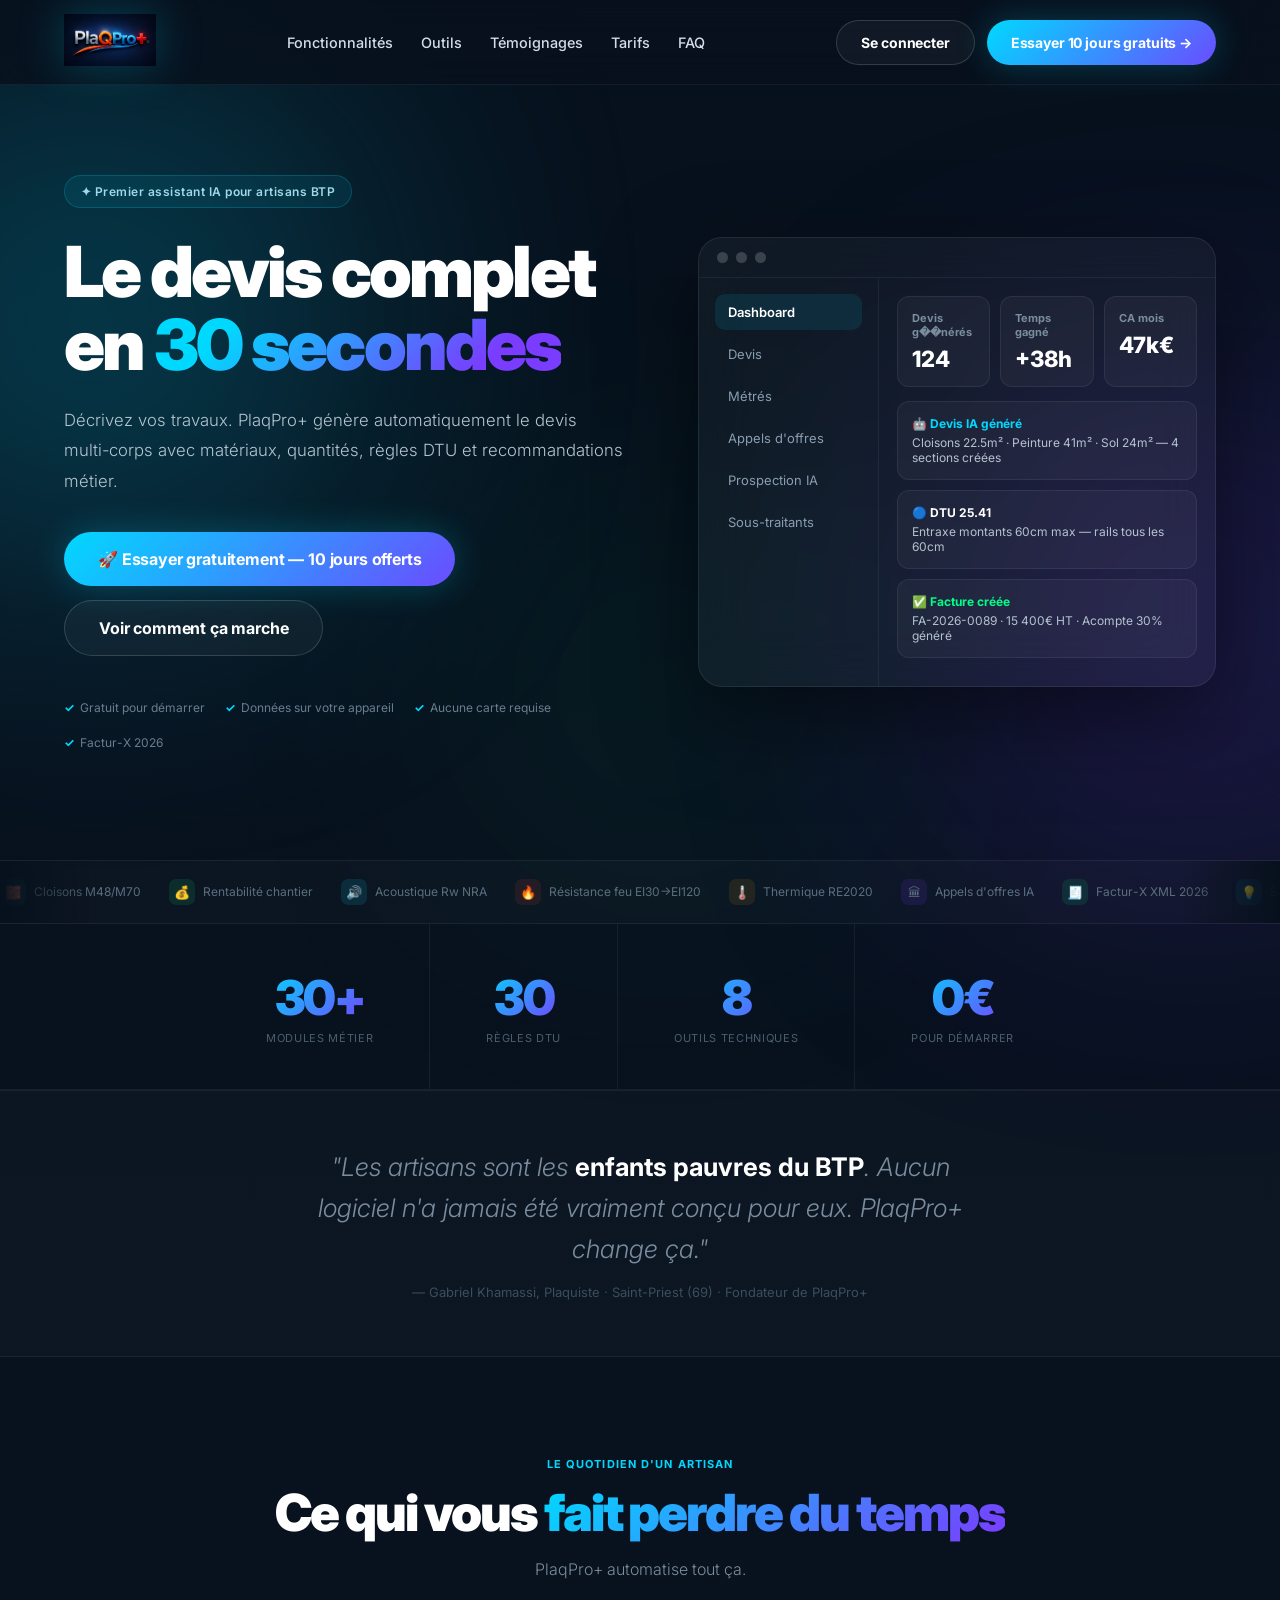
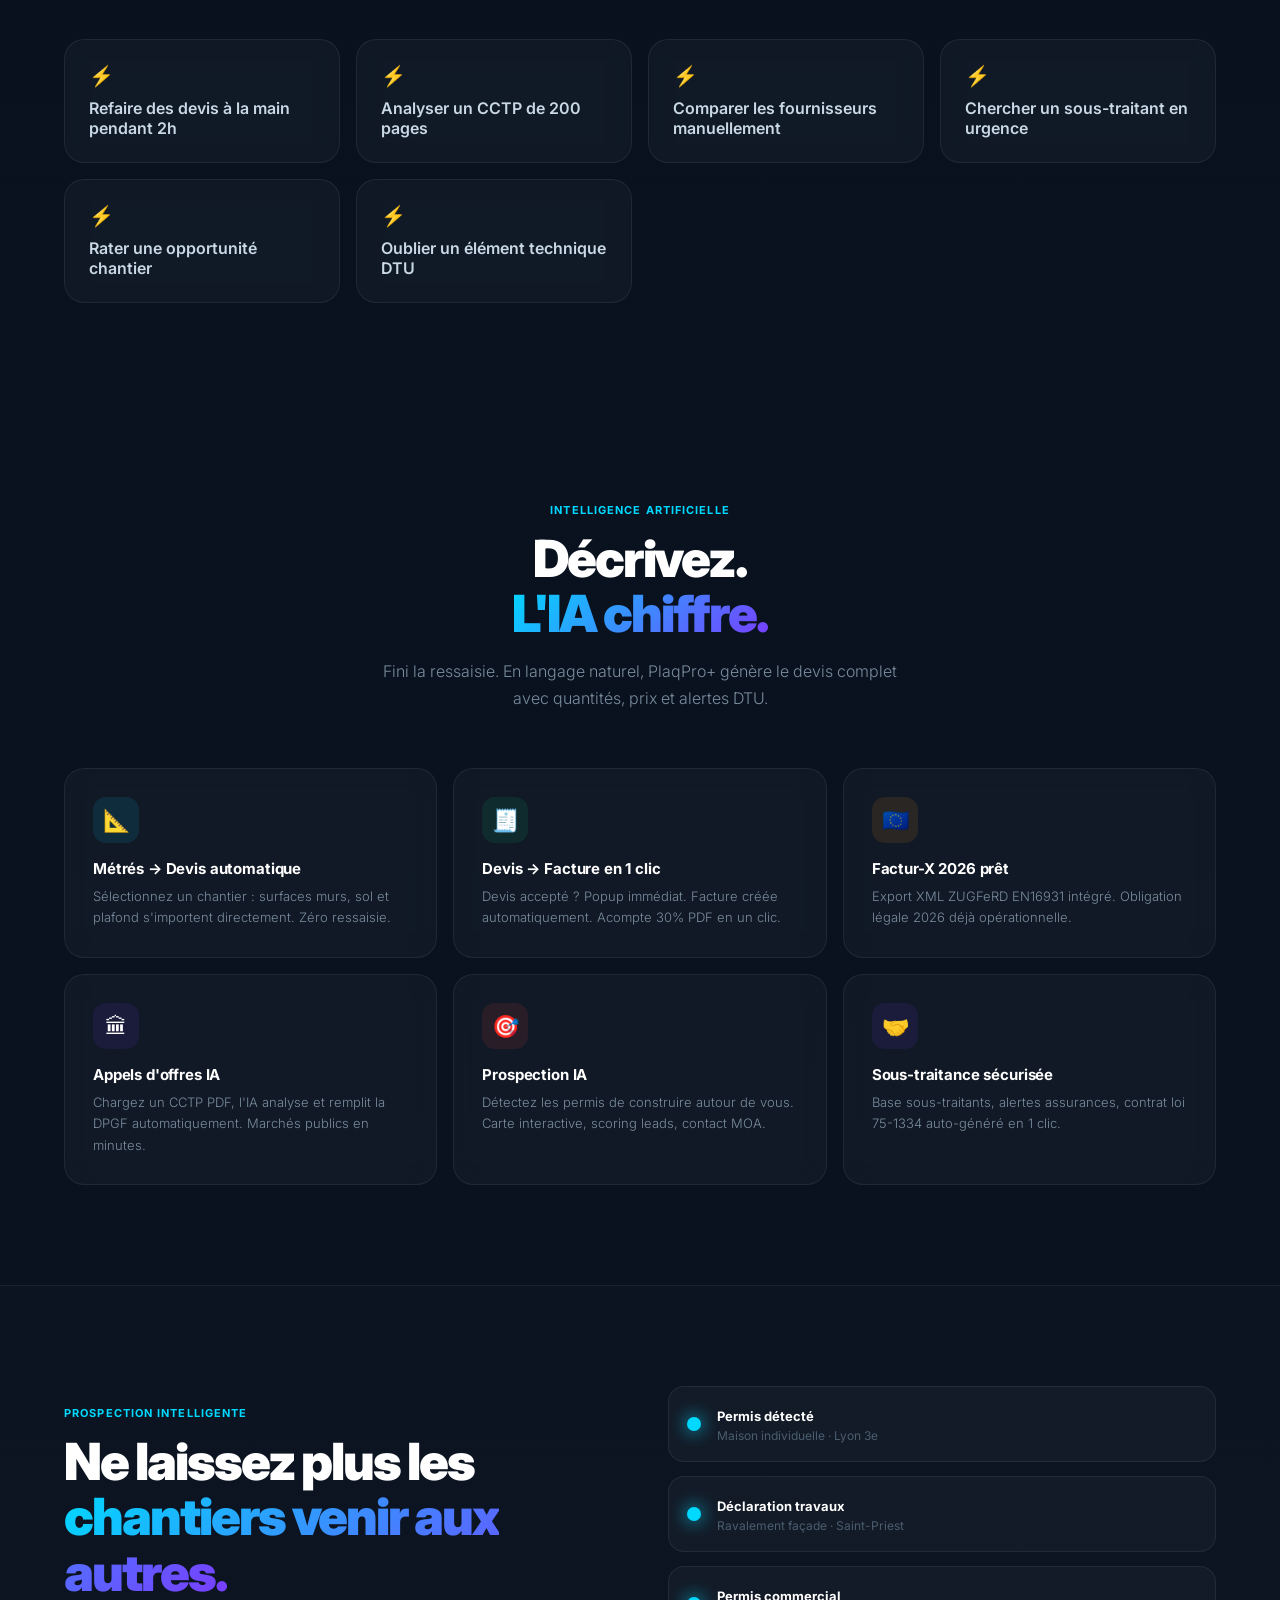
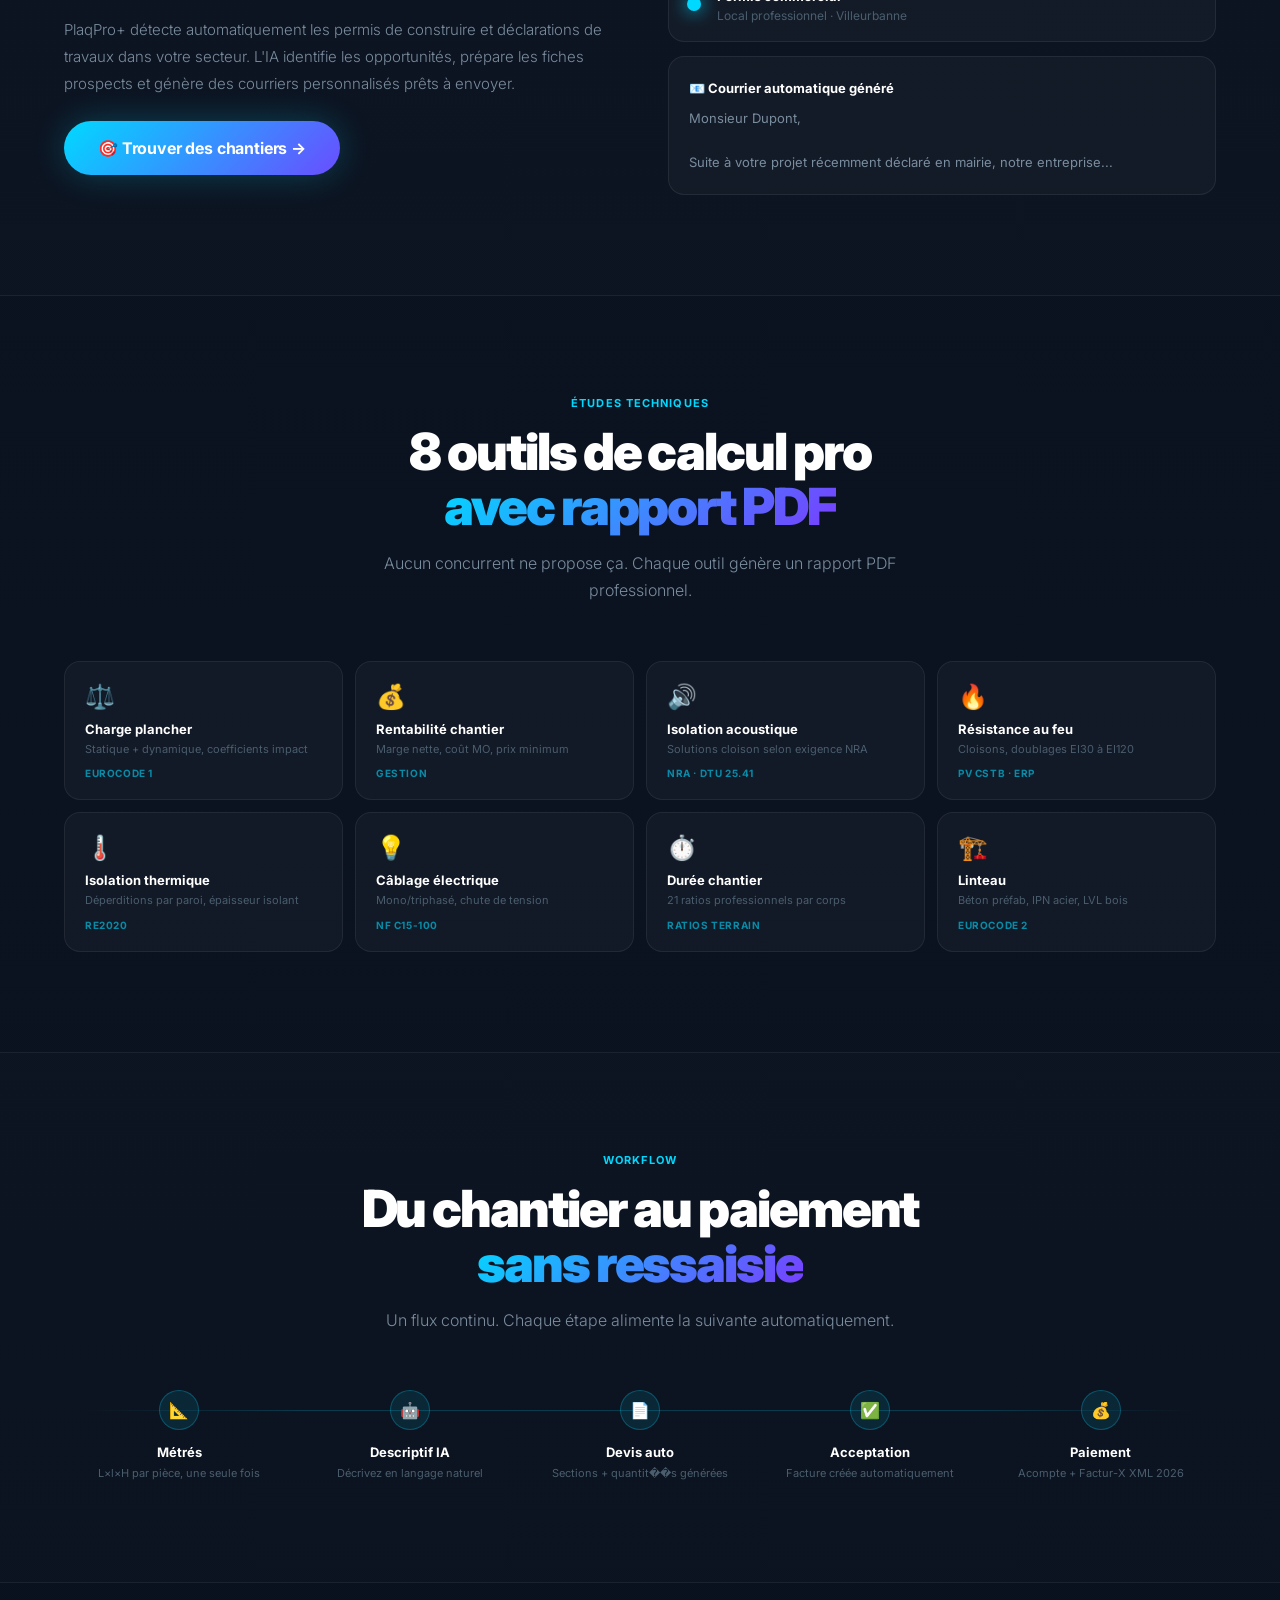
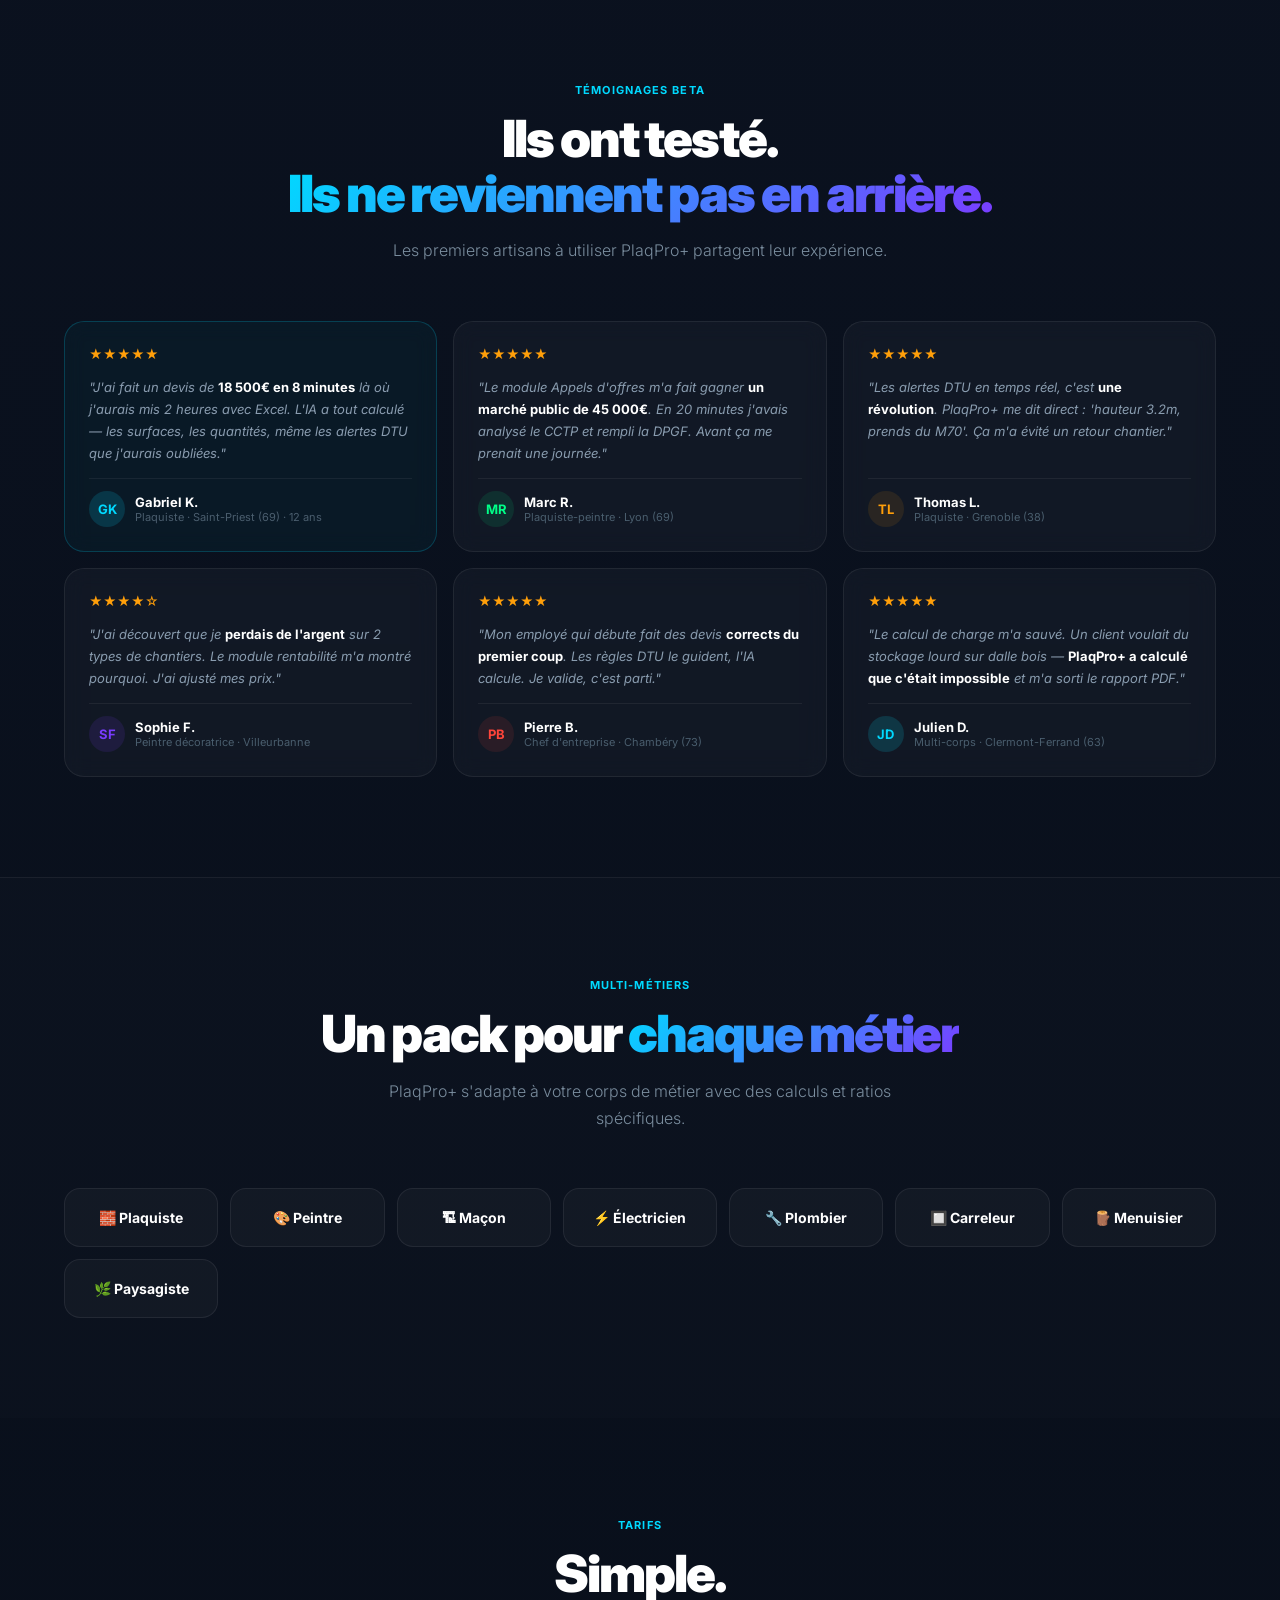
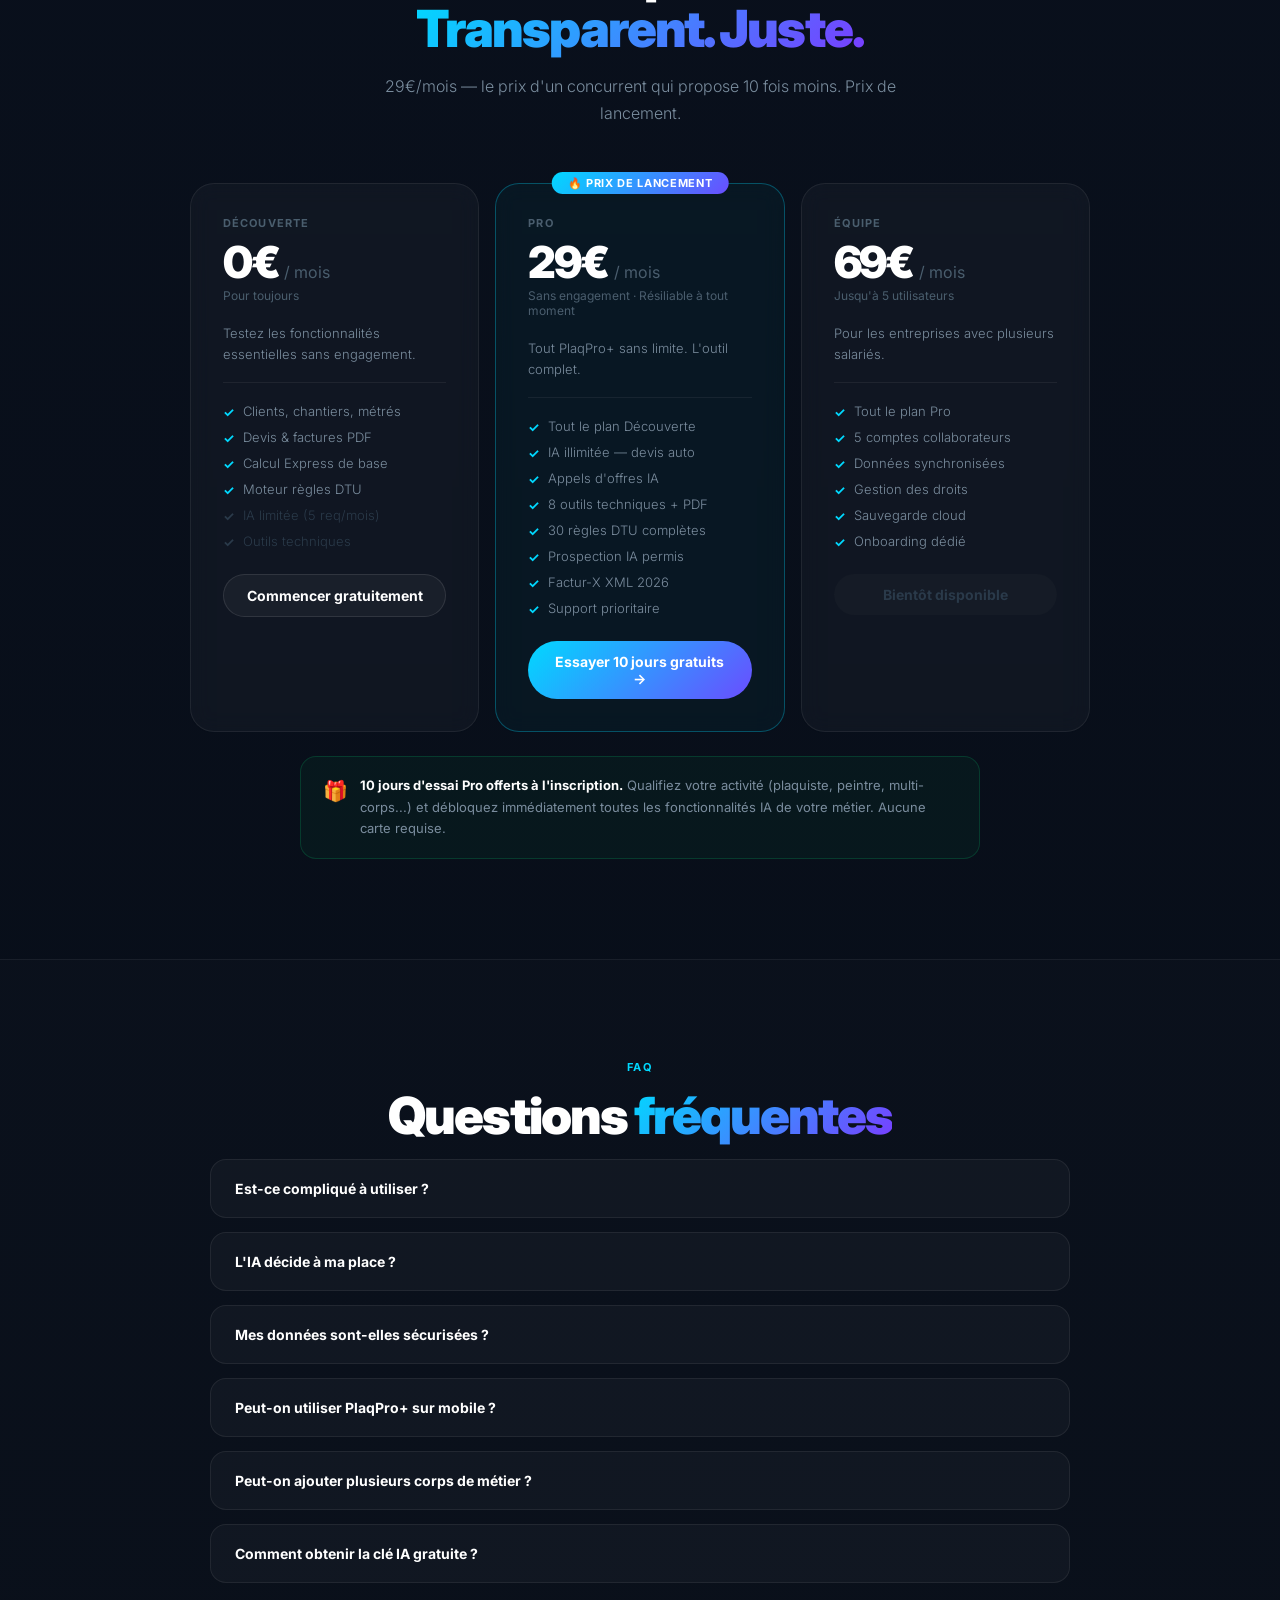
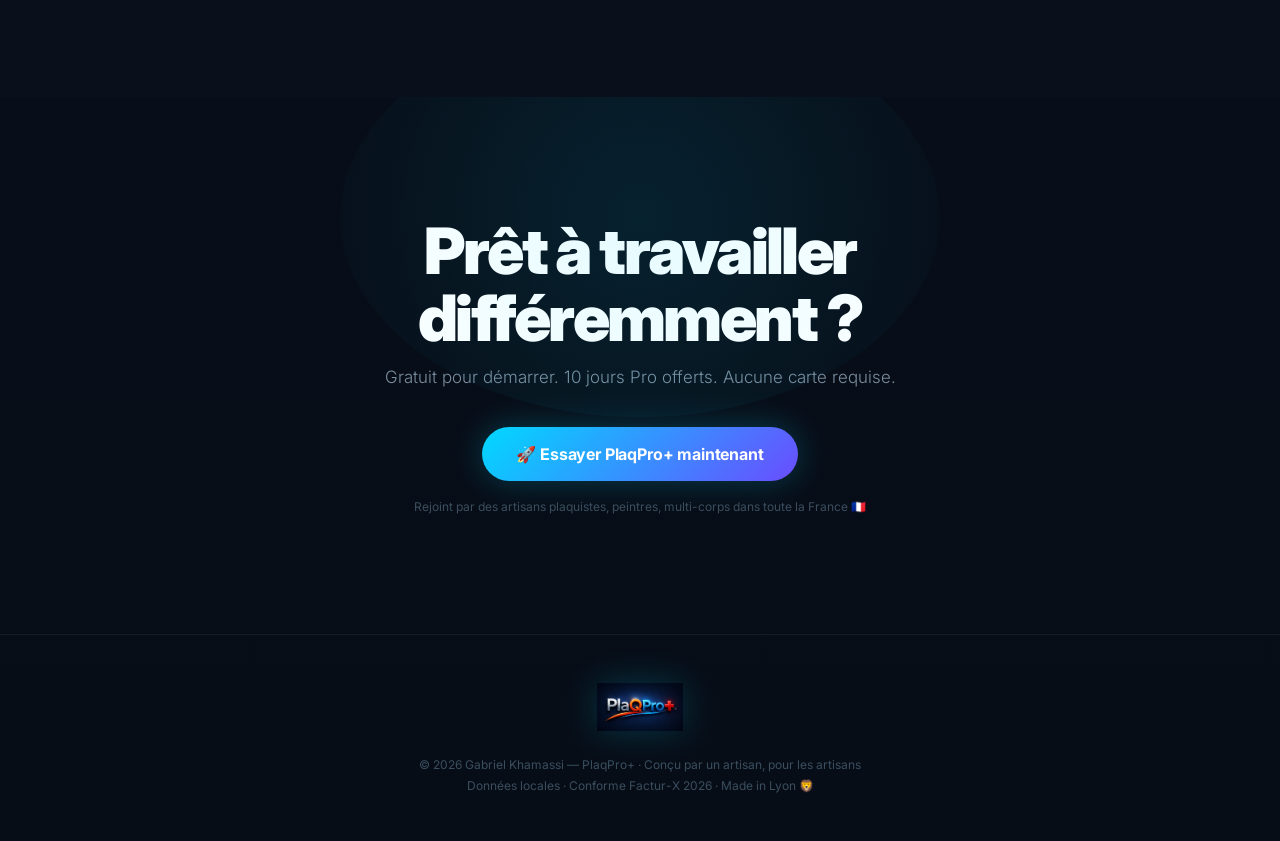
==== commit 75fc1b11: "Landing v3 : glassmorphism Inter + mock dashboard + temoignages + pricing + FAQ Co-Authored-By: Clau" ====
--- a/PlaqProLanding/index.html
+++ b/PlaqProLanding/index.html
@@ -1,466 +1,623 @@
 <!DOCTYPE html>
 <html lang="fr">
 <head>
-  <meta charset="UTF-8">
-  <meta name="viewport" content="width=device-width, initial-scale=1.0">
-  <title>PlaqPro+ — Le premier assistant intelligent pour artisans BTP</title>
-  <meta name="description" content="Devis IA en 30 secondes. Règles DTU automatiques. 8 outils techniques. Conçu par un artisan, pour les artisans.">
-  <link rel="preconnect" href="https://fonts.googleapis.com">
-  <link href="https://fonts.googleapis.com/css2?family=DM+Sans:ital,opsz,wght@0,9..40,200;0,9..40,300;0,9..40,400;0,9..40,500;0,9..40,600;0,9..40,700;0,9..40,800;1,9..40,300&display=swap" rel="stylesheet">
+  <meta charset="UTF-8" />
+  <meta name="viewport" content="width=device-width, initial-scale=1.0" />
+  <title>PlaqPro+ | Le copilote intelligent des artisans du bâtiment</title>
+  <meta name="description" content="PlaqPro+ génère votre devis complet en 30 secondes. Règles DTU automatiques, 8 outils techniques, facturation. Conçu par un artisan, pour les artisans." />
+  <link rel="preconnect" href="https://fonts.googleapis.com" />
+  <link rel="preconnect" href="https://fonts.gstatic.com" crossorigin />
+  <link href="https://fonts.googleapis.com/css2?family=Inter:wght@300;400;500;600;700;800;900&display=swap" rel="stylesheet" />
   <style>
-    *,*::before,*::after{box-sizing:border-box;margin:0;padding:0}
-    :root{
-      --blue:#0A84FF;--green:#30D158;--orange:#FF9F0A;--red:#FF453A;--purple:#BF5AF2;
-      --bg:#000;--bg1:#070707;--bg2:#0E0E0E;--surface:#141414;--surface2:#1C1C1E;--surface3:#252525;
-      --border:rgba(255,255,255,0.07);--border2:rgba(255,255,255,0.13);--border3:rgba(255,255,255,0.22);
-      --text:#F5F5F7;--text2:#98989D;--text3:#545458;
-    }
+    *{margin:0;padding:0;box-sizing:border-box}
     html{scroll-behavior:smooth}
-    body{font-family:'DM Sans',-apple-system,BlinkMacSystemFont,'Helvetica Neue',sans-serif;background:var(--bg);color:var(--text);line-height:1.5;overflow-x:hidden;-webkit-font-smoothing:antialiased}
-    nav{position:fixed;top:0;left:0;right:0;z-index:200;height:60px;display:flex;align-items:center;justify-content:space-between;padding:0 48px;background:rgba(0,0,0,0.82);backdrop-filter:saturate(180%) blur(24px);-webkit-backdrop-filter:saturate(180%) blur(24px);border-bottom:0.5px solid var(--border)}
-    .nav-logo{font-size:18px;font-weight:800;letter-spacing:-0.04em;color:var(--text);text-decoration:none}
-    .nav-logo span{color:var(--blue)}
-    .nav-links{display:flex;align-items:center;gap:32px;list-style:none}
-    .nav-links a{color:var(--text2);text-decoration:none;font-size:13px;font-weight:400;transition:color .15s}
-    .nav-links a:hover{color:var(--text)}
-    .nav-cta{background:var(--blue);color:#fff!important;padding:7px 20px;border-radius:980px;font-weight:600!important;font-size:13px!important;transition:opacity .15s!important}
-    .nav-cta:hover{opacity:.85!important}
-    @media(max-width:768px){nav{padding:0 20px}.nav-links{display:none}}
-    .hero{min-height:100vh;display:flex;flex-direction:column;align-items:center;justify-content:center;text-align:center;padding:130px 24px 80px;position:relative;overflow:hidden}
-    .orb1{position:absolute;width:800px;height:800px;border-radius:50%;background:radial-gradient(circle,rgba(10,132,255,0.16) 0%,transparent 65%);top:50%;left:50%;transform:translate(-55%,-58%);pointer-events:none}
-    .orb2{position:absolute;width:500px;height:500px;border-radius:50%;background:radial-gradient(circle,rgba(48,209,88,0.09) 0%,transparent 65%);bottom:5%;right:5%;pointer-events:none}
-    .orb3{position:absolute;width:300px;height:300px;border-radius:50%;background:radial-gradient(circle,rgba(191,90,242,0.07) 0%,transparent 65%);bottom:15%;left:5%;pointer-events:none}
-    .hero-pill{display:inline-flex;align-items:center;gap:6px;background:rgba(10,132,255,0.1);border:0.5px solid rgba(10,132,255,0.3);color:#5AABFF;padding:5px 14px;border-radius:980px;font-size:12px;font-weight:600;letter-spacing:0.04em;margin-bottom:32px;animation:fadeUp .7s ease forwards;opacity:0}
-    .hero h1{font-size:clamp(46px,8.5vw,100px);font-weight:800;letter-spacing:-0.055em;line-height:.95;margin-bottom:24px;max-width:950px;animation:fadeUp .7s ease forwards .1s;opacity:0}
-    .hero h1 .grad{background:linear-gradient(130deg,#0A84FF 10%,#30D158 90%);-webkit-background-clip:text;-webkit-text-fill-color:transparent;background-clip:text}
-    .hero-sub{font-size:clamp(16px,2.2vw,21px);font-weight:300;color:var(--text2);max-width:580px;line-height:1.65;margin-bottom:44px;animation:fadeUp .7s ease forwards .2s;opacity:0}
-    .hero-btns{display:flex;gap:12px;flex-wrap:wrap;justify-content:center;margin-bottom:56px;animation:fadeUp .7s ease forwards .3s;opacity:0}
-    .btn-primary{display:inline-flex;align-items:center;gap:8px;background:var(--blue);color:#fff;padding:15px 32px;border-radius:980px;font-size:16px;font-weight:700;letter-spacing:-0.02em;text-decoration:none;transition:opacity .15s,transform .15s;box-shadow:0 0 40px rgba(10,132,255,0.35)}
-    .btn-primary:hover{opacity:.88;transform:scale(1.02)}
-    .btn-outline{display:inline-flex;align-items:center;gap:8px;background:rgba(255,255,255,0.05);border:0.5px solid var(--border2);color:var(--text);padding:15px 28px;border-radius:980px;font-size:16px;font-weight:500;text-decoration:none;transition:background .15s}
-    .btn-outline:hover{background:rgba(255,255,255,0.09)}
-    .hero-trust{display:flex;align-items:center;gap:24px;flex-wrap:wrap;justify-content:center;font-size:12px;color:var(--text3);animation:fadeUp .7s ease forwards .4s;opacity:0}
+    body{font-family:"Inter",sans-serif;background:linear-gradient(180deg,#07111d 0%,#0b1220 45%,#070d17 100%);color:#fff;overflow-x:hidden;-webkit-font-smoothing:antialiased}
+    .container{width:90%;max-width:1400px;margin:0 auto}
+
+    /* GLOWS */
+    .bg-glow{position:fixed;border-radius:50%;filter:blur(150px);z-index:-1;opacity:0.32}
+    .glow-cyan{width:460px;height:460px;background:#00d9ff;top:90px;left:-140px}
+    .glow-violet{width:430px;height:430px;background:#7a3cff;bottom:60px;right:-130px}
+    .glow-green{width:300px;height:300px;background:#00ff88;opacity:0.12;top:60%;left:40%}
+
+    /* HEADER */
+    .header{position:sticky;top:0;z-index:999;backdrop-filter:blur(18px);background:rgba(8,17,29,0.82);border-bottom:1px solid rgba(255,255,255,0.06)}
+    .header.header-scrolled{box-shadow:0 14px 45px rgba(0,0,0,0.38)}
+    .nav{display:flex;align-items:center;justify-content:space-between;padding:14px 0}
+    .logo{height:52px;filter:drop-shadow(0 0 22px rgba(0,217,255,0.25))}
+    .nav-links{display:flex;gap:28px;list-style:none}
+    .nav-links a{color:#d3dce7;text-decoration:none;font-weight:500;font-size:0.9rem;transition:0.2s}
+    .nav-links a:hover{color:#00d9ff}
+    .nav-actions{display:flex;gap:12px}
+    @media(max-width:900px){.nav-links{display:none}}
+    @media(max-width:640px){.nav-actions{display:none}}
+
+    /* BUTTONS */
+    .btn{display:inline-flex;align-items:center;justify-content:center;text-decoration:none;border-radius:980px;font-weight:700;transition:all 0.2s;cursor:pointer;letter-spacing:-0.01em}
+    .btn-primary{background:linear-gradient(135deg,#00d9ff,#6a4dff);color:#fff;padding:13px 24px;font-size:14px;box-shadow:0 0 34px rgba(0,217,255,0.24)}
+    .btn-primary:hover{transform:translateY(-2px);box-shadow:0 0 48px rgba(0,217,255,0.42)}
+    .btn-ghost{padding:13px 24px;color:#fff;border:1px solid rgba(255,255,255,0.15);background:rgba(255,255,255,0.04);font-size:14px}
+    .btn-ghost:hover{background:rgba(255,255,255,0.09)}
+    .btn-lg{padding:17px 34px;font-size:16px}
+
+    /* HERO */
+    .hero{padding:90px 0 110px;position:relative;overflow:hidden}
+    .hero-grid{display:grid;grid-template-columns:1.1fr 1fr;gap:64px;align-items:center}
+    @media(max-width:1100px){.hero-grid{grid-template-columns:1fr}}
+    .hero-pill{display:inline-flex;align-items:center;gap:8px;padding:8px 16px;border-radius:980px;background:rgba(0,217,255,0.08);border:1px solid rgba(0,217,255,0.2);color:#9ed9e8;font-size:12px;font-weight:600;letter-spacing:0.04em;margin-bottom:28px}
+    .hero h1{font-size:clamp(2.8rem,5.5vw,4.8rem);line-height:1.03;font-weight:900;margin-bottom:24px;letter-spacing:-0.04em}
+    .hero h1 .grad{background:linear-gradient(135deg,#00d9ff 20%,#7a3cff 80%);-webkit-background-clip:text;-webkit-text-fill-color:transparent;background-clip:text}
+    .hero-sub{color:#b5c4d1;font-size:1.05rem;line-height:1.8;max-width:560px;margin-bottom:36px;font-weight:300}
+    .hero-btns{display:flex;gap:14px;margin-bottom:44px;flex-wrap:wrap}
+    .hero-trust{display:flex;gap:20px;flex-wrap:wrap;font-size:12px;color:#6a7d8e}
     .hero-trust-item{display:flex;align-items:center;gap:5px}
-    .hero-trust-item .dot{width:6px;height:6px;border-radius:50%;background:var(--green);flex-shrink:0}
-    @keyframes fadeUp{from{opacity:0;transform:translateY(20px)}to{opacity:1;transform:translateY(0)}}
-    .demo-strip{background:var(--bg1);border-top:0.5px solid var(--border);border-bottom:0.5px solid var(--border);padding:20px 0;overflow:hidden;position:relative}
-    .demo-strip::before,.demo-strip::after{content:'';position:absolute;top:0;bottom:0;width:120px;z-index:2;pointer-events:none}
-    .demo-strip::before{left:0;background:linear-gradient(90deg,var(--bg1),transparent)}
-    .demo-strip::after{right:0;background:linear-gradient(-90deg,var(--bg1),transparent)}
-    .marquee{display:flex;gap:32px;animation:scroll 30s linear infinite;white-space:nowrap}
-    .marquee-item{display:inline-flex;align-items:center;gap:8px;font-size:13px;color:var(--text3);flex-shrink:0}
-    .marquee-item .icon{width:28px;height:28px;border-radius:8px;display:flex;align-items:center;justify-content:center;font-size:14px;flex-shrink:0}
-    .marquee-item .icon.blue{background:rgba(10,132,255,0.15);color:var(--blue)}
-    .marquee-item .icon.green{background:rgba(48,209,88,0.12);color:var(--green)}
-    .marquee-item .icon.orange{background:rgba(255,159,10,0.12);color:var(--orange)}
-    .marquee-item .icon.purple{background:rgba(191,90,242,0.12);color:var(--purple)}
-    .marquee-item .icon.red{background:rgba(255,69,58,0.12);color:var(--red)}
+    .hero-trust-item::before{content:'✓';color:#00d9ff;font-weight:700}
+
+    /* MOCK DASHBOARD */
+    .dashboard-window{background:rgba(255,255,255,0.04);border-radius:24px;border:1px solid rgba(255,255,255,0.08);overflow:hidden;backdrop-filter:blur(28px);box-shadow:0 30px 90px rgba(0,0,0,0.5)}
+    .window-dots{display:flex;gap:8px;padding:14px 18px;border-bottom:1px solid rgba(255,255,255,0.06)}
+    .window-dots span{width:11px;height:11px;border-radius:50%;background:rgba(255,255,255,0.18)}
+    .dash-body{display:grid;grid-template-columns:180px 1fr}
+    .dash-sidebar{padding:16px;border-right:1px solid rgba(255,255,255,0.06)}
+    .dash-item{padding:10px 13px;border-radius:10px;color:#8a9db0;margin-bottom:6px;font-size:13px}
+    .dash-item.active{background:rgba(0,217,255,0.1);color:#fff;font-weight:600}
+    .dash-main{padding:18px}
+    .dash-metrics{display:flex;gap:10px;margin-bottom:14px}
+    .dash-metric{flex:1;background:rgba(255,255,255,0.04);border:1px solid rgba(255,255,255,0.07);border-radius:12px;padding:14px}
+    .dash-metric h5{color:#7a8d9e;font-size:11px;margin-bottom:6px}
+    .dash-metric strong{font-size:1.4rem;font-weight:800}
+    .dash-alert{background:rgba(255,255,255,0.04);border:1px solid rgba(255,255,255,0.07);border-radius:12px;padding:14px;margin-bottom:10px;font-size:12px;color:#b4c3cf}
+    .dash-alert strong{color:#fff;display:block;margin-bottom:4px}
+    .dash-alert.warn strong{color:#00d9ff}
+    .dash-alert.ok strong{color:#00ff88}
+
+    /* MARQUEE */
+    .marquee-wrap{border-top:1px solid rgba(255,255,255,0.06);border-bottom:1px solid rgba(255,255,255,0.06);background:rgba(255,255,255,0.02);padding:18px 0;overflow:hidden;position:relative}
+    .marquee-wrap::before,.marquee-wrap::after{content:'';position:absolute;top:0;bottom:0;width:100px;z-index:2;pointer-events:none}
+    .marquee-wrap::before{left:0;background:linear-gradient(90deg,#07111d,transparent)}
+    .marquee-wrap::after{right:0;background:linear-gradient(-90deg,#07111d,transparent)}
+    .marquee{display:flex;gap:28px;animation:scroll 30s linear infinite;white-space:nowrap}
+    .m-item{display:inline-flex;align-items:center;gap:8px;font-size:12px;color:#5a6e7e;flex-shrink:0}
+    .m-icon{width:26px;height:26px;border-radius:7px;display:flex;align-items:center;justify-content:center;font-size:13px}
+    .m-icon.c{background:rgba(0,217,255,0.12)}
+    .m-icon.g{background:rgba(0,255,136,0.1)}
+    .m-icon.v{background:rgba(122,60,255,0.12)}
+    .m-icon.o{background:rgba(255,159,10,0.1)}
     @keyframes scroll{0%{transform:translateX(0)}100%{transform:translateX(-50%)}}
-    .numbers{display:flex;justify-content:center;flex-wrap:wrap;background:var(--bg2)}
-    .num-item{text-align:center;padding:48px 64px;border-right:0.5px solid var(--border)}
-    .num-item:last-child{border-right:none}
-    .num-n{font-size:52px;font-weight:800;letter-spacing:-0.05em;background:linear-gradient(135deg,#0A84FF,#30D158);-webkit-background-clip:text;-webkit-text-fill-color:transparent;background-clip:text}
-    .num-l{font-size:12px;color:var(--text3);font-weight:400;margin-top:4px;letter-spacing:0.03em;text-transform:uppercase}
-    @media(max-width:600px){.num-item{padding:28px 32px;border-right:none;border-bottom:0.5px solid var(--border)}.num-item:last-child{border-bottom:none}}
-    .section{padding:100px 24px;max-width:1100px;margin:0 auto}
-    .section-center{text-align:center}
-    .eyebrow{font-size:11px;font-weight:700;letter-spacing:0.12em;text-transform:uppercase;color:var(--blue);display:block;margin-bottom:14px}
-    .h2{font-size:clamp(32px,5vw,58px);font-weight:800;letter-spacing:-0.04em;line-height:1.05;margin-bottom:16px}
-    .h2 span{background:linear-gradient(130deg,#0A84FF,#30D158);-webkit-background-clip:text;-webkit-text-fill-color:transparent;background-clip:text}
-    .lead{font-size:17px;color:var(--text2);font-weight:300;line-height:1.65;max-width:540px;margin-bottom:56px}
-    .section-center .lead{margin-left:auto;margin-right:auto}
-    .ia-showcase{display:grid;grid-template-columns:1fr 1fr;gap:24px;align-items:start;background:var(--surface);border:0.5px solid var(--border);border-radius:24px;padding:48px;position:relative;overflow:hidden;margin-bottom:20px}
-    .ia-showcase::before{content:'';position:absolute;top:-60px;right:-60px;width:250px;height:250px;border-radius:50%;background:radial-gradient(circle,rgba(10,132,255,0.12),transparent);pointer-events:none}
-    .ia-tag{display:inline-flex;align-items:center;gap:6px;background:rgba(10,132,255,0.12);border:0.5px solid rgba(10,132,255,0.25);color:#5AABFF;padding:4px 12px;border-radius:980px;font-size:11px;font-weight:700;letter-spacing:0.06em;text-transform:uppercase;margin-bottom:20px}
-    .ia-title{font-size:28px;font-weight:800;letter-spacing:-0.03em;line-height:1.15;margin-bottom:14px}
-    .ia-desc{font-size:14px;color:var(--text2);line-height:1.7;font-weight:300;margin-bottom:28px}
-    .ia-steps{display:flex;flex-direction:column;gap:10px}
-    .ia-step{display:flex;align-items:flex-start;gap:12px;font-size:13px;color:var(--text2)}
-    .ia-step-num{width:22px;height:22px;border-radius:50%;background:rgba(10,132,255,0.15);color:var(--blue);font-size:11px;font-weight:700;display:flex;align-items:center;justify-content:center;flex-shrink:0;margin-top:1px}
-    .ia-screen{background:var(--surface2);border:0.5px solid var(--border2);border-radius:16px;padding:20px;font-size:12px}
-    .ia-screen-header{display:flex;align-items:center;gap:8px;margin-bottom:16px;padding-bottom:12px;border-bottom:0.5px solid var(--border)}
-    .ia-avatar{width:28px;height:28px;border-radius:8px;background:linear-gradient(135deg,var(--blue),var(--purple));display:flex;align-items:center;justify-content:center;font-size:14px;flex-shrink:0}
-    .ia-screen-name{font-size:13px;font-weight:600;color:var(--text)}
-    .ia-screen-status{font-size:11px;color:var(--green);display:flex;align-items:center;gap:4px}
-    .ia-screen-status::before{content:'';width:6px;height:6px;border-radius:50%;background:var(--green)}
-    .bubble{border-radius:12px;padding:12px 14px;margin-bottom:8px;font-size:12px;line-height:1.6}
-    .bubble.user{background:rgba(10,132,255,0.15);border:0.5px solid rgba(10,132,255,0.2);color:#7EB3FF}
-    .bubble.ai{background:var(--surface3);border:0.5px solid var(--border);color:var(--text2)}
-    .bubble.ai strong{color:var(--text)}
-    .tag-ok{display:inline-block;background:rgba(48,209,88,0.12);color:var(--green);border-radius:4px;padding:1px 7px;font-size:10px;font-weight:700;margin-right:4px}
-    .tag-warn{display:inline-block;background:rgba(255,159,10,0.12);color:var(--orange);border-radius:4px;padding:1px 7px;font-size:10px;font-weight:700;margin-right:4px}
-    .tag-blue{display:inline-block;background:rgba(10,132,255,0.12);color:var(--blue);border-radius:4px;padding:1px 7px;font-size:10px;font-weight:700;margin-right:4px}
-    @media(max-width:800px){.ia-showcase{grid-template-columns:1fr;padding:28px}}
-    .feat-grid{display:grid;grid-template-columns:repeat(3,1fr);gap:16px}
-    @media(max-width:900px){.feat-grid{grid-template-columns:repeat(2,1fr)}}
-    @media(max-width:560px){.feat-grid{grid-template-columns:1fr}}
-    .feat-card{background:var(--surface);border:0.5px solid var(--border);border-radius:20px;padding:28px;transition:border-color .2s,transform .2s}
-    .feat-card:hover{border-color:var(--border2);transform:translateY(-2px)}
-    .feat-icon{width:48px;height:48px;border-radius:14px;display:flex;align-items:center;justify-content:center;font-size:24px;margin-bottom:18px}
-    .feat-icon.blue{background:rgba(10,132,255,0.12)}
-    .feat-icon.green{background:rgba(48,209,88,0.12)}
-    .feat-icon.orange{background:rgba(255,159,10,0.12)}
-    .feat-icon.red{background:rgba(255,69,58,0.12)}
-    .feat-icon.purple{background:rgba(191,90,242,0.12)}
-    .feat-card h4{font-size:15px;font-weight:700;letter-spacing:-0.02em;margin-bottom:8px}
-    .feat-card p{font-size:13px;color:var(--text2);line-height:1.65;font-weight:300}
-    .dtu-section{display:grid;grid-template-columns:1fr 1fr;gap:56px;align-items:center}
-    @media(max-width:800px){.dtu-section{grid-template-columns:1fr}}
-    .dtu-rules{display:flex;flex-direction:column;gap:10px}
-    .dtu-rule{display:flex;align-items:flex-start;gap:12px;background:var(--surface);border:0.5px solid var(--border);border-radius:12px;padding:14px 16px}
-    .dtu-rule-icon{width:28px;height:28px;border-radius:8px;display:flex;align-items:center;justify-content:center;font-size:14px;flex-shrink:0;margin-top:1px}
-    .dtu-rule-icon.red{background:rgba(255,69,58,0.12)}
-    .dtu-rule-icon.blue{background:rgba(10,132,255,0.12)}
-    .dtu-rule-icon.orange{background:rgba(255,159,10,0.12)}
-    .dtu-rule-icon.green{background:rgba(48,209,88,0.12)}
-    .dtu-rule-label{font-size:11px;font-weight:700;text-transform:uppercase;letter-spacing:0.06em;margin-bottom:3px}
-    .dtu-rule-label.red{color:var(--red)}.dtu-rule-label.blue{color:var(--blue)}.dtu-rule-label.orange{color:var(--orange)}.dtu-rule-label.green{color:var(--green)}
-    .dtu-rule-text{font-size:13px;color:var(--text2);font-weight:300;line-height:1.5}
+
+    /* NUMBERS */
+    .numbers{display:flex;justify-content:center;flex-wrap:wrap;border-bottom:1px solid rgba(255,255,255,0.06)}
+    .num{text-align:center;padding:44px 56px;border-right:1px solid rgba(255,255,255,0.06)}
+    .num:last-child{border-right:none}
+    .num-n{font-size:48px;font-weight:900;letter-spacing:-0.05em;background:linear-gradient(135deg,#00d9ff,#7a3cff);-webkit-background-clip:text;-webkit-text-fill-color:transparent;background-clip:text}
+    .num-l{font-size:11px;color:#4a5e6e;margin-top:4px;text-transform:uppercase;letter-spacing:0.06em}
+    @media(max-width:600px){.num{padding:28px 30px;border-right:none;border-bottom:1px solid rgba(255,255,255,0.06)}}
+
+    /* SECTIONS */
+    section{padding:100px 0}
+    .section-tag{font-size:11px;font-weight:700;letter-spacing:0.1em;text-transform:uppercase;color:#00d9ff;display:block;margin-bottom:14px;text-align:center}
+    .section-h{font-size:clamp(2rem,4vw,3.2rem);font-weight:900;letter-spacing:-0.04em;line-height:1.08;margin-bottom:16px;text-align:center}
+    .section-h .grad{background:linear-gradient(135deg,#00d9ff,#7a3cff);-webkit-background-clip:text;-webkit-text-fill-color:transparent;background-clip:text}
+    .section-sub{font-size:16px;color:#7a8d9e;font-weight:300;line-height:1.7;max-width:520px;margin:0 auto 56px;text-align:center}
+
+    /* PAIN */
+    .pain-grid{display:grid;grid-template-columns:repeat(auto-fit,minmax(260px,1fr));gap:16px}
+    .pain-card{background:rgba(255,255,255,0.03);border:1px solid rgba(255,255,255,0.07);border-radius:20px;padding:24px;font-weight:600;color:#c8d8e4;transition:0.2s;backdrop-filter:blur(10px)}
+    .pain-card:hover{transform:translateY(-4px);border-color:rgba(0,217,255,0.2)}
+    .pain-card::before{content:'⚡';display:block;font-size:20px;margin-bottom:10px}
+
+    /* FEATURES */
+    .features-grid{display:grid;grid-template-columns:repeat(3,1fr);gap:16px}
+    @media(max-width:900px){.features-grid{grid-template-columns:repeat(2,1fr)}}
+    @media(max-width:560px){.features-grid{grid-template-columns:1fr}}
+    .feat{background:rgba(255,255,255,0.03);border:1px solid rgba(255,255,255,0.07);border-radius:20px;padding:28px;transition:0.2s;backdrop-filter:blur(10px)}
+    .feat:hover{border-color:rgba(0,217,255,0.2);transform:translateY(-3px)}
+    .feat-icon{width:46px;height:46px;border-radius:13px;display:flex;align-items:center;justify-content:center;font-size:22px;margin-bottom:16px}
+    .feat-icon.c{background:rgba(0,217,255,0.1)}
+    .feat-icon.g{background:rgba(0,255,136,0.08)}
+    .feat-icon.o{background:rgba(255,159,10,0.1)}
+    .feat-icon.v{background:rgba(122,60,255,0.1)}
+    .feat-icon.r{background:rgba(255,69,58,0.1)}
+    .feat h4{font-size:15px;font-weight:700;margin-bottom:8px;letter-spacing:-0.01em}
+    .feat p{font-size:13px;color:#7a8d9e;line-height:1.65;font-weight:300}
+
+    /* TOOLS */
     .tools-grid{display:grid;grid-template-columns:repeat(4,1fr);gap:12px}
     @media(max-width:900px){.tools-grid{grid-template-columns:repeat(2,1fr)}}
     @media(max-width:480px){.tools-grid{grid-template-columns:1fr}}
-    .tool{background:var(--surface);border:0.5px solid var(--border);border-radius:16px;padding:20px;transition:border-color .2s}
-    .tool:hover{border-color:var(--border2)}
-    .tool-em{font-size:26px;margin-bottom:10px;display:block}
-    .tool h5{font-size:13px;font-weight:700;letter-spacing:-0.01em;margin-bottom:4px}
-    .tool p{font-size:11px;color:var(--text3);line-height:1.5}
-    .tool-ref{margin-top:10px;font-size:10px;font-weight:700;letter-spacing:0.08em;text-transform:uppercase;color:var(--blue);opacity:.65}
-    .wf{display:flex;position:relative;gap:0}
-    .wf::before{content:'';position:absolute;top:22px;left:22px;right:22px;height:0.5px;background:linear-gradient(90deg,transparent,var(--border2) 20%,var(--border2) 80%,transparent);z-index:0}
-    .wf-step{flex:1;text-align:center;padding:0 12px;position:relative;z-index:1}
-    .wf-num{width:44px;height:44px;border-radius:50%;background:var(--surface2);border:0.5px solid var(--border2);display:flex;align-items:center;justify-content:center;font-size:18px;margin:0 auto 14px}
-    .wf-step h5{font-size:13px;font-weight:700;margin-bottom:5px}
-    .wf-step p{font-size:11px;color:var(--text3);line-height:1.5}
-    @media(max-width:700px){.wf{flex-direction:column;gap:20px}.wf::before{display:none}}
+    .tool{background:rgba(255,255,255,0.03);border:1px solid rgba(255,255,255,0.07);border-radius:16px;padding:20px;transition:0.2s}
+    .tool:hover{border-color:rgba(0,217,255,0.2)}
+    .tool-em{font-size:24px;margin-bottom:10px;display:block}
+    .tool h5{font-size:13px;font-weight:700;margin-bottom:4px}
+    .tool p{font-size:11px;color:#4a5e6e;line-height:1.5}
+    .tool-ref{margin-top:10px;font-size:10px;font-weight:700;letter-spacing:0.06em;text-transform:uppercase;color:#00d9ff;opacity:.6}
+
+    /* TEMOIGNAGES */
     .testi-grid{display:grid;grid-template-columns:repeat(3,1fr);gap:16px}
     @media(max-width:900px){.testi-grid{grid-template-columns:repeat(2,1fr)}}
     @media(max-width:560px){.testi-grid{grid-template-columns:1fr}}
-    .testi{background:var(--surface);border:0.5px solid var(--border);border-radius:20px;padding:24px;display:flex;flex-direction:column;gap:16px}
-    .testi.featured{border-color:rgba(10,132,255,0.3);background:rgba(10,132,255,0.04)}
-    .testi-stars{display:flex;gap:3px;color:var(--orange);font-size:14px}
-    .testi-text{font-size:14px;color:var(--text2);line-height:1.7;font-weight:300;font-style:italic;flex:1}
-    .testi-text strong{color:var(--text);font-style:normal}
-    .testi-author{display:flex;align-items:center;gap:12px;padding-top:14px;border-top:0.5px solid var(--border)}
-    .testi-avatar{width:38px;height:38px;border-radius:50%;display:flex;align-items:center;justify-content:center;font-size:14px;font-weight:700;flex-shrink:0}
-    .testi-avatar.blue{background:rgba(10,132,255,0.15);color:var(--blue)}
-    .testi-avatar.green{background:rgba(48,209,88,0.12);color:var(--green)}
-    .testi-avatar.orange{background:rgba(255,159,10,0.12);color:var(--orange)}
-    .testi-avatar.purple{background:rgba(191,90,242,0.12);color:var(--purple)}
-    .testi-avatar.red{background:rgba(255,69,58,0.12);color:var(--red)}
+    .testi{background:rgba(255,255,255,0.03);border:1px solid rgba(255,255,255,0.07);border-radius:20px;padding:24px;display:flex;flex-direction:column;gap:14px;backdrop-filter:blur(10px)}
+    .testi.feat-testi{border-color:rgba(0,217,255,0.2);background:rgba(0,217,255,0.04)}
+    .testi-stars{color:#FF9F0A;font-size:13px}
+    .testi-text{font-size:13px;color:#8a9db0;line-height:1.7;font-style:italic;flex:1}
+    .testi-text strong{color:#fff;font-style:normal}
+    .testi-author{display:flex;align-items:center;gap:10px;padding-top:12px;border-top:1px solid rgba(255,255,255,0.06)}
+    .testi-av{width:36px;height:36px;border-radius:50%;display:flex;align-items:center;justify-content:center;font-size:13px;font-weight:700;flex-shrink:0}
+    .testi-av.c{background:rgba(0,217,255,0.15);color:#00d9ff}
+    .testi-av.g{background:rgba(0,255,136,0.1);color:#00ff88}
+    .testi-av.o{background:rgba(255,159,10,0.1);color:#FF9F0A}
+    .testi-av.v{background:rgba(122,60,255,0.12);color:#7a3cff}
+    .testi-av.r{background:rgba(255,69,58,0.1);color:#FF453A}
     .testi-name{font-size:13px;font-weight:700}
-    .testi-meta{font-size:11px;color:var(--text3)}
+    .testi-meta{font-size:11px;color:#4a5e6e}
+
+    /* WORKFLOW */
+    .wf{display:flex;position:relative;gap:0}
+    .wf::before{content:'';position:absolute;top:20px;left:20px;right:20px;height:1px;background:linear-gradient(90deg,transparent,rgba(0,217,255,0.2) 20%,rgba(0,217,255,0.2) 80%,transparent)}
+    .wf-step{flex:1;text-align:center;padding:0 12px;position:relative;z-index:1}
+    .wf-num{width:40px;height:40px;border-radius:50%;background:rgba(0,217,255,0.1);border:1px solid rgba(0,217,255,0.25);display:flex;align-items:center;justify-content:center;font-size:16px;margin:0 auto 14px}
+    .wf-step h5{font-size:13px;font-weight:700;margin-bottom:5px}
+    .wf-step p{font-size:11px;color:#4a5e6e;line-height:1.5}
+    @media(max-width:700px){.wf{flex-direction:column;gap:20px}.wf::before{display:none}}
+
+    /* PRICING */
     .pricing-grid{display:grid;grid-template-columns:1fr 1fr 1fr;gap:16px;max-width:900px;margin:0 auto}
     @media(max-width:820px){.pricing-grid{grid-template-columns:1fr}}
-    .plan{background:var(--surface);border:0.5px solid var(--border);border-radius:24px;padding:32px;position:relative}
-    .plan.pro{border-color:var(--blue);background:rgba(10,132,255,0.04)}
-    .plan-badge{position:absolute;top:-12px;left:50%;transform:translateX(-50%);background:var(--blue);color:#fff;font-size:11px;font-weight:700;letter-spacing:0.06em;text-transform:uppercase;padding:4px 16px;border-radius:980px;white-space:nowrap}
-    .plan-name{font-size:11px;font-weight:700;letter-spacing:0.1em;text-transform:uppercase;color:var(--text3);margin-bottom:10px}
-    .plan-price{font-size:44px;font-weight:800;letter-spacing:-0.05em;line-height:1;margin-bottom:4px}
-    .plan-price sub{font-size:16px;font-weight:400;color:var(--text3);letter-spacing:0;vertical-align:initial}
-    .plan-period{font-size:12px;color:var(--text3);margin-bottom:20px}
-    .plan-desc{font-size:13px;color:var(--text2);font-weight:300;line-height:1.6;margin-bottom:24px;padding-bottom:20px;border-bottom:0.5px solid var(--border)}
-    .plan-features{list-style:none;display:flex;flex-direction:column;gap:10px;margin-bottom:28px}
-    .plan-features li{display:flex;align-items:flex-start;gap:10px;font-size:13px;color:var(--text2);font-weight:300}
-    .plan-features li::before{content:'✓';color:var(--green);font-weight:700;flex-shrink:0;margin-top:1px}
-    .plan-features li.muted::before{color:var(--text3)}.plan-features li.muted{color:var(--text3)}
-    .plan-btn{display:block;text-align:center;padding:12px 20px;border-radius:980px;font-size:14px;font-weight:600;text-decoration:none;transition:opacity .15s}
-    .plan-btn.primary{background:var(--blue);color:#fff}.plan-btn.primary:hover{opacity:.85}
-    .plan-btn.ghost{background:rgba(255,255,255,0.05);border:0.5px solid var(--border2);color:var(--text)}.plan-btn.ghost:hover{background:rgba(255,255,255,0.09)}
-    .plan-btn.disabled{background:var(--surface2);color:var(--text3);pointer-events:none}
-    .freemium-note{background:var(--surface);border:0.5px solid rgba(48,209,88,0.3);border-radius:16px;padding:20px 24px;max-width:700px;margin:24px auto 0;display:flex;align-items:flex-start;gap:14px;font-size:13px;line-height:1.65;color:var(--text2)}
-    .pills{display:flex;flex-wrap:wrap;gap:8px;justify-content:center}
-    .pill{display:flex;align-items:center;gap:7px;background:var(--surface);border:0.5px solid var(--border);border-radius:980px;padding:7px 14px;font-size:12px;font-weight:500;color:var(--text2);transition:border-color .15s}
-    .pill:hover{border-color:var(--border2)}
-    .quote-strip{background:var(--surface);border-top:0.5px solid var(--border);border-bottom:0.5px solid var(--border);padding:56px 24px;text-align:center}
-    .quote-strip blockquote{font-size:clamp(18px,3vw,26px);font-weight:300;font-style:italic;color:var(--text2);max-width:720px;margin:0 auto 16px;line-height:1.55;letter-spacing:-0.01em}
-    .quote-strip blockquote em{color:var(--text);font-style:normal;font-weight:600}
-    .quote-attr{font-size:13px;color:var(--text3)}
-    .final-cta{text-align:center;padding:120px 24px;background:var(--bg1);border-top:0.5px solid var(--border);position:relative;overflow:hidden}
-    .final-cta::before{content:'';position:absolute;top:-80px;left:50%;transform:translateX(-50%);width:600px;height:400px;border-radius:50%;background:radial-gradient(circle,rgba(10,132,255,0.12),transparent);pointer-events:none}
-    .final-cta h2{font-size:clamp(34px,6vw,70px);font-weight:800;letter-spacing:-0.05em;line-height:1;margin-bottom:16px}
-    .final-cta h2 .grad{background:linear-gradient(130deg,#0A84FF,#30D158);-webkit-background-clip:text;-webkit-text-fill-color:transparent;background-clip:text}
-    .final-cta p{font-size:18px;color:var(--text2);font-weight:300;margin-bottom:44px;line-height:1.6}
-    .final-cta-note{margin-top:20px;font-size:12px;color:var(--text3)}
-    footer{background:var(--bg);border-top:0.5px solid var(--border);padding:28px 48px;display:flex;align-items:center;justify-content:space-between;flex-wrap:wrap;gap:14px}
-    .footer-brand{font-size:16px;font-weight:800;letter-spacing:-0.04em;color:var(--text)}
-    .footer-brand span{color:var(--blue)}
-    footer p{font-size:12px;color:var(--text3)}
-    @media(max-width:640px){footer{padding:20px;flex-direction:column;text-align:center}}
-    .div{height:0.5px;background:var(--border)}
+    .plan{background:rgba(255,255,255,0.03);border:1px solid rgba(255,255,255,0.07);border-radius:24px;padding:32px;position:relative;backdrop-filter:blur(10px)}
+    .plan.pro{border-color:rgba(0,217,255,0.3);background:rgba(0,217,255,0.04)}
+    .plan-badge{position:absolute;top:-12px;left:50%;transform:translateX(-50%);background:linear-gradient(135deg,#00d9ff,#6a4dff);color:#fff;font-size:11px;font-weight:700;letter-spacing:0.06em;text-transform:uppercase;padding:4px 16px;border-radius:980px;white-space:nowrap}
+    .plan-name{font-size:11px;font-weight:700;letter-spacing:0.1em;text-transform:uppercase;color:#4a5e6e;margin-bottom:10px}
+    .plan-price{font-size:44px;font-weight:900;letter-spacing:-0.05em;line-height:1;margin-bottom:4px}
+    .plan-price sub{font-size:16px;font-weight:400;color:#4a5e6e;letter-spacing:0;vertical-align:initial}
+    .plan-period{font-size:12px;color:#4a5e6e;margin-bottom:20px}
+    .plan-desc{font-size:13px;color:#7a8d9e;font-weight:300;line-height:1.6;margin-bottom:20px;padding-bottom:18px;border-bottom:1px solid rgba(255,255,255,0.06)}
+    .plan-features{list-style:none;display:flex;flex-direction:column;gap:9px;margin-bottom:24px}
+    .plan-features li{display:flex;align-items:flex-start;gap:9px;font-size:13px;color:#7a8d9e;font-weight:300}
+    .plan-features li::before{content:'✓';color:#00d9ff;font-weight:700;flex-shrink:0;margin-top:1px}
+    .plan-features li.off::before{color:#2a3a4a}
+    .plan-features li.off{color:#2a3a4a}
+    .plan-btn{display:block;text-align:center;padding:12px 20px;border-radius:980px;font-size:14px;font-weight:700;text-decoration:none;transition:0.2s}
+    .plan-btn.primary{background:linear-gradient(135deg,#00d9ff,#6a4dff);color:#fff}
+    .plan-btn.primary:hover{opacity:.85}
+    .plan-btn.ghost{background:rgba(255,255,255,0.04);border:1px solid rgba(255,255,255,0.1);color:#fff}
+    .plan-btn.ghost:hover{background:rgba(255,255,255,0.08)}
+    .plan-btn.off{background:rgba(255,255,255,0.02);color:#2a3a4a;pointer-events:none}
+    .freemium-note{background:rgba(0,255,136,0.04);border:1px solid rgba(0,255,136,0.15);border-radius:16px;padding:18px 22px;max-width:680px;margin:24px auto 0;display:flex;align-items:flex-start;gap:12px;font-size:13px;line-height:1.65;color:#7a8d9e}
+
+    /* PACKS */
+    .packs-grid{display:grid;grid-template-columns:repeat(auto-fit,minmax(150px,1fr));gap:12px}
+    .pack-card{background:rgba(255,255,255,0.03);border:1px solid rgba(255,255,255,0.07);border-radius:16px;padding:20px;text-align:center;font-weight:700;font-size:14px;transition:0.2s}
+    .pack-card:hover{border-color:rgba(0,217,255,0.2);transform:translateY(-3px)}
+
+    /* FAQ */
+    .faq-item{max-width:860px;margin:0 auto 14px;background:rgba(255,255,255,0.03);border:1px solid rgba(255,255,255,0.07);border-radius:16px;overflow:hidden}
+    .faq-q{width:100%;padding:20px 24px;background:none;border:none;color:#fff;text-align:left;font-size:14px;font-weight:700;cursor:pointer;font-family:inherit}
+    .faq-a{max-height:0;overflow:hidden;transition:0.3s;padding:0 24px;color:#7a8d9e;font-size:13px;line-height:1.7;font-weight:300}
+    .faq-item.active .faq-a{max-height:200px;padding:0 24px 20px}
+
+    /* PROSPECTION */
+    .prospection-grid{display:grid;grid-template-columns:1fr 1fr;gap:56px;align-items:center}
+    @media(max-width:900px){.prospection-grid{grid-template-columns:1fr}}
+    .prospect-card{display:flex;align-items:center;gap:16px;background:rgba(255,255,255,0.03);border:1px solid rgba(255,255,255,0.07);border-radius:16px;padding:18px;margin-bottom:14px}
+    .pulse-dot{width:14px;height:14px;min-width:14px;border-radius:50%;background:#00d9ff;box-shadow:0 0 18px #00d9ff;animation:pulse 1.8s infinite;flex-shrink:0}
+    @keyframes pulse{0%{transform:scale(1);opacity:1}50%{transform:scale(1.35);opacity:.5}100%{transform:scale(1);opacity:1}}
+    .letter-preview{background:rgba(255,255,255,0.03);border:1px solid rgba(255,255,255,0.07);border-radius:16px;padding:20px;margin-top:14px;font-size:13px;color:#7a8d9e;line-height:1.7}
+    .letter-preview strong{color:#fff;display:block;margin-bottom:8px}
+
+    /* STORY/QUOTE */
+    .quote-strip{background:rgba(255,255,255,0.02);border-top:1px solid rgba(255,255,255,0.06);border-bottom:1px solid rgba(255,255,255,0.06);padding:56px 24px;text-align:center}
+    .quote-strip blockquote{font-size:clamp(1.1rem,2.5vw,1.6rem);font-weight:300;font-style:italic;color:#7a8d9e;max-width:700px;margin:0 auto 14px;line-height:1.6}
+    .quote-strip blockquote em{color:#fff;font-style:normal;font-weight:700}
+    .quote-attr{font-size:13px;color:#3a4e5e}
+
+    /* FINAL CTA */
+    .final-cta{text-align:center;padding:120px 24px;position:relative;overflow:hidden}
+    .final-cta::before{content:'';position:absolute;top:-80px;left:50%;transform:translateX(-50%);width:600px;height:400px;border-radius:50%;background:radial-gradient(circle,rgba(0,217,255,0.1),transparent);pointer-events:none}
+    .final-cta h2{font-size:clamp(2.2rem,5vw,4rem);font-weight:900;letter-spacing:-0.04em;line-height:1.05;margin-bottom:16px}
+    .final-cta p{font-size:17px;color:#7a8d9e;font-weight:300;margin-bottom:40px}
+    .final-cta-note{margin-top:18px;font-size:12px;color:#3a4e5e}
+
+    /* FOOTER */
+    footer{padding:48px 0;text-align:center;border-top:1px solid rgba(255,255,255,0.06)}
+    .footer-logo{height:48px;margin-bottom:16px;filter:drop-shadow(0 0 18px rgba(0,217,255,0.2))}
+    footer p{font-size:12px;color:#3a4e5e;margin-top:6px}
+
+    /* REVEAL */
+    .reveal{opacity:0;transform:translateY(30px);transition:all 0.7s ease}
+    .reveal.is-visible{opacity:1;transform:translateY(0)}
   </style>
 </head>
 <body>
-<nav>
-  <a href="#" class="nav-logo">PlaqPro<span>+</span></a>
-  <ul class="nav-links">
-    <li><a href="#features">Fonctionnalités</a></li>
-    <li><a href="#tools">Outils</a></li>
-    <li><a href="#temoignages">Témoignages</a></li>
-    <li><a href="#pricing">Tarifs</a></li>
-    <li><a href="https://plaqpro.github.io/plaqpro-web/login.html" class="nav-cta">Essayer gratuitement →</a></li>
-  </ul>
-</nav>
-<div class="hero">
-  <div class="orb1"></div><div class="orb2"></div><div class="orb3"></div>
-  <div class="hero-pill">✦ Nouveau — Assistant IA pour artisans BTP</div>
-  <h1>Le devis complet<br>en <span class="grad">30 secondes</span></h1>
-  <p class="hero-sub">Décrivez vos travaux. PlaqPro+ génère automatiquement le devis multi-corps avec matériaux, quantités, règles DTU et recommandations métier.</p>
-  <div class="hero-btns">
-    <a href="https://plaqpro.github.io/plaqpro-web/login.html" class="btn-primary">🚀 Essayer gratuitement — 10 jours offerts</a>
-    <a href="#features" class="btn-outline">Voir comment ça marche</a>
+  <div class="bg-glow glow-cyan"></div>
+  <div class="bg-glow glow-violet"></div>
+  <div class="bg-glow glow-green"></div>
+
+  <!-- NAV -->
+  <header class="header">
+    <div class="container nav">
+      <a href="#"><img src="../assets/plaqpro-logo.png" alt="PlaqPro+" class="logo"></a>
+      <ul class="nav-links">
+        <li><a href="#features">Fonctionnalités</a></li>
+        <li><a href="#tools">Outils</a></li>
+        <li><a href="#temoignages">Témoignages</a></li>
+        <li><a href="#pricing">Tarifs</a></li>
+        <li><a href="#faq">FAQ</a></li>
+      </ul>
+      <div class="nav-actions">
+        <a href="https://plaqpro.github.io/plaqpro-web/login.html" class="btn btn-ghost">Se connecter</a>
+        <a href="https://plaqpro.github.io/plaqpro-web/login.html" class="btn btn-primary">Essayer 10 jours gratuits →</a>
+      </div>
+    </div>
+  </header>
+
+  <!-- HERO -->
+  <section class="hero">
+    <div class="container hero-grid">
+      <div class="hero-content">
+        <div class="hero-pill">✦ Premier assistant IA pour artisans BTP</div>
+        <h1>Le devis complet<br>en <span class="grad">30 secondes</span></h1>
+        <p class="hero-sub">Décrivez vos travaux. PlaqPro+ génère automatiquement le devis multi-corps avec matériaux, quantités, règles DTU et recommandations métier.</p>
+        <div class="hero-btns">
+          <a href="https://plaqpro.github.io/plaqpro-web/login.html" class="btn btn-primary btn-lg">🚀 Essayer gratuitement — 10 jours offerts</a>
+          <a href="#features" class="btn btn-ghost btn-lg">Voir comment ça marche</a>
+        </div>
+        <div class="hero-trust">
+          <div class="hero-trust-item">Gratuit pour démarrer</div>
+          <div class="hero-trust-item">Données sur votre appareil</div>
+          <div class="hero-trust-item">Aucune carte requise</div>
+          <div class="hero-trust-item">Factur-X 2026</div>
+        </div>
+      </div>
+      <div class="hero-visual reveal">
+        <div class="dashboard-window">
+          <div class="window-dots"><span></span><span></span><span></span></div>
+          <div class="dash-body">
+            <aside class="dash-sidebar">
+              <div class="dash-item active">Dashboard</div>
+              <div class="dash-item">Devis</div>
+              <div class="dash-item">Métrés</div>
+              <div class="dash-item">Appels d'offres</div>
+              <div class="dash-item">Prospection IA</div>
+              <div class="dash-item">Sous-traitants</div>
+            </aside>
+            <div class="dash-main">
+              <div class="dash-metrics">
+                <div class="dash-metric"><h5>Devis g��nérés</h5><strong>124</strong></div>
+                <div class="dash-metric"><h5>Temps gagné</h5><strong>+38h</strong></div>
+                <div class="dash-metric"><h5>CA mois</h5><strong>47k€</strong></div>
+              </div>
+              <div class="dash-alert warn"><strong>🤖 Devis IA généré</strong>Cloisons 22.5m² · Peinture 41m² · Sol 24m² — 4 sections créées</div>
+              <div class="dash-alert"><strong>🔵 DTU 25.41</strong>Entraxe montants 60cm max — rails tous les 60cm</div>
+              <div class="dash-alert ok"><strong>✅ Facture créée</strong>FA-2026-0089 · 15 400€ HT · Acompte 30% généré</div>
+            </div>
+          </div>
+        </div>
+      </div>
+    </div>
+  </section>
+
+  <!-- MARQUEE -->
+  <div class="marquee-wrap">
+    <div class="marquee">
+      <div class="m-item"><div class="m-icon c">🧱</div>Cloisons M48/M70</div>
+      <div class="m-item"><div class="m-icon g">💰</div>Rentabilité chantier</div>
+      <div class="m-item"><div class="m-icon c">🔊</div>Acoustique Rw NRA</div>
+      <div class="m-item"><div class="m-icon r" style="background:rgba(255,69,58,0.1)">🔥</div>Résistance feu EI30→EI120</div>
+      <div class="m-item"><div class="m-icon o">🌡️</div>Thermique RE2020</div>
+      <div class="m-item"><div class="m-icon v">🏛</div>Appels d'offres IA</div>
+      <div class="m-item"><div class="m-icon g">🧾</div>Factur-X XML 2026</div>
+      <div class="m-item"><div class="m-icon c">💡</div>Section câble NF C15-100</div>
+      <div class="m-item"><div class="m-icon o">⏱️</div>Durée chantier h/m²</div>
+      <div class="m-item"><div class="m-icon v">🏗️</div>Linteau Eurocode 2</div>
+      <div class="m-item"><div class="m-icon c">🎯</div>Prospection permis</div>
+      <div class="m-item"><div class="m-icon g">📐</div>Métrés automatiques</div>
+      <div class="m-item"><div class="m-icon v">🤝</div>Sous-traitants loi 75-1334</div>
+      <div class="m-item"><div class="m-icon c">🧱</div>Cloisons M48/M70</div>
+      <div class="m-item"><div class="m-icon g">💰</div>Rentabilité chantier</div>
+      <div class="m-item"><div class="m-icon c">🔊</div>Acoustique Rw NRA</div>
+      <div class="m-item"><div class="m-icon r" style="background:rgba(255,69,58,0.1)">🔥</div>Résistance feu EI30→EI120</div>
+      <div class="m-item"><div class="m-icon o">🌡️</div>Thermique RE2020</div>
+      <div class="m-item"><div class="m-icon v">🏛</div>Appels d'offres IA</div>
+      <div class="m-item"><div class="m-icon g">🧾</div>Factur-X XML 2026</div>
+      <div class="m-item"><div class="m-icon c">💡</div>Section câble NF C15-100</div>
+      <div class="m-item"><div class="m-icon o">⏱️</div>Durée chantier h/m²</div>
+      <div class="m-item"><div class="m-icon v">🏗️</div>Linteau Eurocode 2</div>
+      <div class="m-item"><div class="m-icon c">🎯</div>Prospection permis</div>
+      <div class="m-item"><div class="m-icon g">📐</div>Métrés automatiques</div>
+      <div class="m-item"><div class="m-icon v">🤝</div>Sous-traitants loi 75-1334</div>
+    </div>
   </div>
-  <div class="hero-trust">
-    <div class="hero-trust-item"><div class="dot"></div>Gratuit pour démarrer</div>
-    <div class="hero-trust-item"><div class="dot"></div>Données sur votre appareil</div>
-    <div class="hero-trust-item"><div class="dot"></div>Aucune carte requise</div>
-    <div class="hero-trust-item"><div class="dot"></div>Conforme Factur-X 2026</div>
+
+  <!-- NUMBERS -->
+  <div class="numbers">
+    <div class="num reveal"><div class="num-n">30+</div><div class="num-l">Modules métier</div></div>
+    <div class="num reveal"><div class="num-n">30</div><div class="num-l">Règles DTU</div></div>
+    <div class="num reveal"><div class="num-n">8</div><div class="num-l">Outils techniques</div></div>
+    <div class="num reveal"><div class="num-n">0€</div><div class="num-l">Pour démarrer</div></div>
   </div>
-</div>
-<div class="demo-strip">
-  <div class="marquee">
-    <div class="marquee-item"><div class="icon blue">🧱</div>Cloisons M48/M70</div>
-    <div class="marquee-item"><div class="icon green">💰</div>Rentabilité chantier</div>
-    <div class="marquee-item"><div class="icon blue">🔊</div>Acoustique Rw NRA</div>
-    <div class="marquee-item"><div class="icon red">🔥</div>Résistance feu EI30→EI120</div>
-    <div class="marquee-item"><div class="icon orange">🌡️</div>Thermique RE2020</div>
-    <div class="marquee-item"><div class="icon purple">🏛</div>DPGF Appels d'offres</div>
-    <div class="marquee-item"><div class="icon green">🧾</div>Factur-X XML 2026</div>
-    <div class="marquee-item"><div class="icon blue">💡</div>Section câble NF C15-100</div>
-    <div class="marquee-item"><div class="icon orange">⏱️</div>Temps chantier h/m²</div>
-    <div class="marquee-item"><div class="icon purple">🏗️</div>Linteau Eurocode 2</div>
-    <div class="marquee-item"><div class="icon blue">🎯</div>Prospection permis construire</div>
-    <div class="marquee-item"><div class="icon green">📐</div>Métrés automatiques</div>
-    <div class="marquee-item"><div class="icon blue">🧱</div>Cloisons M48/M70</div>
-    <div class="marquee-item"><div class="icon green">💰</div>Rentabilité chantier</div>
-    <div class="marquee-item"><div class="icon blue">🔊</div>Acoustique Rw NRA</div>
-    <div class="marquee-item"><div class="icon red">🔥</div>Résistance feu EI30→EI120</div>
-    <div class="marquee-item"><div class="icon orange">🌡️</div>Thermique RE2020</div>
-    <div class="marquee-item"><div class="icon purple">🏛</div>DPGF Appels d'offres</div>
-    <div class="marquee-item"><div class="icon green">🧾</div>Factur-X XML 2026</div>
-    <div class="marquee-item"><div class="icon blue">💡</div>Section câble NF C15-100</div>
-    <div class="marquee-item"><div class="icon orange">⏱️</div>Temps chantier h/m²</div>
-    <div class="marquee-item"><div class="icon purple">🏗️</div>Linteau Eurocode 2</div>
-    <div class="marquee-item"><div class="icon blue">🎯</div>Prospection permis construire</div>
-    <div class="marquee-item"><div class="icon green">📐</div>Métrés automatiques</div>
+
+  <!-- QUOTE -->
+  <div class="quote-strip">
+    <blockquote>"Les artisans sont les <em>enfants pauvres du BTP</em>. Aucun logiciel n'a jamais été vraiment conçu pour eux. PlaqPro+ change ça."</blockquote>
+    <div class="quote-attr">— Gabriel Khamassi, Plaquiste · Saint-Priest (69) · Fondateur de PlaqPro+</div>
   </div>
-</div>
-<div class="numbers">
-  <div class="num-item"><div class="num-n">30+</div><div class="num-l">Modules métier</div></div>
-  <div class="num-item"><div class="num-n">30</div><div class="num-l">Règles DTU intégrées</div></div>
-  <div class="num-item"><div class="num-n">8</div><div class="num-l">Outils de calcul pro</div></div>
-  <div class="num-item"><div class="num-n">0€</div><div class="num-l">Pour démarrer</div></div>
-</div>
-<div class="div"></div>
-<div class="quote-strip">
-  <blockquote>"Les artisans sont les <em>enfants pauvres du BTP</em>. Aucun logiciel n'a jamais été vraiment conçu pour eux. PlaqPro+ change ça."</blockquote>
-  <div class="quote-attr">— Gabriel A., Plaquiste · Saint-Priest (69) · Fondateur de PlaqPro+</div>
-</div>
-<section class="section" id="features">
-  <span class="eyebrow">Intelligence artificielle</span>
-  <h2 class="h2">Décrivez.<br><span>L'IA chiffre.</span></h2>
-  <p class="lead">Fini la ressaisie. En langage naturel, PlaqPro+ génère le devis complet avec toutes les sections, les quantités calculées et les règles normatives.</p>
-  <div class="ia-showcase">
-    <div>
-      <div class="ia-tag">🤖 Nouveau</div>
-      <h3 class="ia-title">Devis généré depuis votre description</h3>
-      <p class="ia-desc">Saisissez vos travaux comme vous les diriez à votre équipe. L'IA analyse, récupère vos métrés, déduit les ouvertures, applique les ratios terrain et crée toutes les sections.</p>
-      <div class="ia-steps">
-        <div class="ia-step"><div class="ia-step-num">1</div><span>Sélectionnez le chantier — métrés importés automatiquement</span></div>
-        <div class="ia-step"><div class="ia-step-num">2</div><span>Décrivez les travaux en langage naturel</span></div>
-        <div class="ia-step"><div class="ia-step-num">3</div><span>L'IA génère sections + quantités + alertes DTU</span></div>
-        <div class="ia-step"><div class="ia-step-num">4</div><span>Ajustez les prix, validez, envoyez en PDF</span></div>
-      </div>
-    </div>
-    <div class="ia-screen">
-      <div class="ia-screen-header">
-        <div class="ia-avatar">🤖</div>
-        <div><div class="ia-screen-name">Assistant PlaqPro+</div><div class="ia-screen-status">En ligne</div></div>
-      </div>
-      <div class="bubble user">"Doublage mur existant, 3 cloisons 3m×2.50, peinture murs + plafond, vinyl sol, 2 fenêtres 120×120 et 1 porte 220×90 fourniture"</div>
-      <div class="bubble ai"><span class="tag-ok">✓ 4 sections créées</span><br><br>🧱 <strong>Cloisons BA13</strong> — 22.5 m²<br>🎨 <strong>Peinture murs</strong> — 41.7 m² <small style="color:var(--text3)">(ouvertures déduites)</small><br>🎨 <strong>Peinture plafond</strong> — 24 m²<br>🏠 <strong>Sol vinyl</strong> — 24 m²<br>🚪 <strong>Porte fourniture</strong> — 1 u</div>
-      <div class="bubble ai"><span class="tag-warn">⚠ DTU 59.1</span> Attendre 24h entre couches<br><span class="tag-warn">⚠ Qualité</span> Support neuf : 28 jours avant peinture<br><span class="tag-blue">ℹ Conseil</span> Surface > 40m² : prévoir primaire d'accrochage</div>
-    </div>
+
+  <!-- PAIN -->
+  <section>
+    <div class="container">
+      <span class="section-tag">Le quotidien d'un artisan</span>
+      <h2 class="section-h">Ce qui vous <span class="grad">fait perdre du temps</span></h2>
+      <p class="section-sub">PlaqPro+ automatise tout ça.</p>
+      <div class="pain-grid">
+        <div class="pain-card reveal">Refaire des devis à la main pendant 2h</div>
+        <div class="pain-card reveal">Analyser un CCTP de 200 pages</div>
+        <div class="pain-card reveal">Comparer les fournisseurs manuellement</div>
+        <div class="pain-card reveal">Chercher un sous-traitant en urgence</div>
+        <div class="pain-card reveal">Rater une opportunité chantier</div>
+        <div class="pain-card reveal">Oublier un élément technique DTU</div>
+      </div>
+    </div>
+  </section>
+
+  <!-- FEATURES -->
+  <section id="features">
+    <div class="container">
+      <span class="section-tag">Intelligence artificielle</span>
+      <h2 class="section-h">Décrivez.<br><span class="grad">L'IA chiffre.</span></h2>
+      <p class="section-sub">Fini la ressaisie. En langage naturel, PlaqPro+ génère le devis complet avec quantités, prix et alertes DTU.</p>
+      <div class="features-grid">
+        <div class="feat reveal"><div class="feat-icon c">📐</div><h4>Métrés → Devis automatique</h4><p>Sélectionnez un chantier : surfaces murs, sol et plafond s'importent directement. Zéro ressaisie.</p></div>
+        <div class="feat reveal"><div class="feat-icon g">🧾</div><h4>Devis → Facture en 1 clic</h4><p>Devis accepté ? Popup immédiat. Facture créée automatiquement. Acompte 30% PDF en un clic.</p></div>
+        <div class="feat reveal"><div class="feat-icon o">🇪🇺</div><h4>Factur-X 2026 prêt</h4><p>Export XML ZUGFeRD EN16931 intégré. Obligation légale 2026 déjà opérationnelle.</p></div>
+        <div class="feat reveal"><div class="feat-icon v">🏛</div><h4>Appels d'offres IA</h4><p>Chargez un CCTP PDF, l'IA analyse et remplit la DPGF automatiquement. Marchés publics en minutes.</p></div>
+        <div class="feat reveal"><div class="feat-icon r">🎯</div><h4>Prospection IA</h4><p>Détectez les permis de construire autour de vous. Carte interactive, scoring leads, contact MOA.</p></div>
+        <div class="feat reveal"><div class="feat-icon v">🤝</div><h4>Sous-traitance sécurisée</h4><p>Base sous-traitants, alertes assurances, contrat loi 75-1334 auto-généré en 1 clic.</p></div>
+      </div>
+    </div>
+  </section>
+
+  <!-- PROSPECTION -->
+  <section style="background:rgba(255,255,255,0.01);border-top:1px solid rgba(255,255,255,0.06);border-bottom:1px solid rgba(255,255,255,0.06)">
+    <div class="container prospection-grid">
+      <div>
+        <span class="section-tag" style="text-align:left">Prospection intelligente</span>
+        <h2 class="section-h" style="text-align:left">Ne laissez plus les<br><span class="grad">chantiers venir aux autres.</span></h2>
+        <p style="color:#7a8d9e;font-size:15px;line-height:1.8;font-weight:300;margin-bottom:24px">PlaqPro+ détecte automatiquement les permis de construire et déclarations de travaux dans votre secteur. L'IA identifie les opportunités, prépare les fiches prospects et génère des courriers personnalisés prêts à envoyer.</p>
+        <a href="https://plaqpro.github.io/plaqpro-web/login.html" class="btn btn-primary btn-lg">🎯 Trouver des chantiers →</a>
+      </div>
+      <div class="reveal">
+        <div class="prospect-card"><div class="pulse-dot"></div><div><strong style="font-size:13px">Permis détecté</strong><p style="font-size:12px;color:#4a5e6e;margin-top:3px">Maison individuelle · Lyon 3e</p></div></div>
+        <div class="prospect-card"><div class="pulse-dot"></div><div><strong style="font-size:13px">Déclaration travaux</strong><p style="font-size:12px;color:#4a5e6e;margin-top:3px">Ravalement façade · Saint-Priest</p></div></div>
+        <div class="prospect-card"><div class="pulse-dot"></div><div><strong style="font-size:13px">Permis commercial</strong><p style="font-size:12px;color:#4a5e6e;margin-top:3px">Local professionnel · Villeurbanne</p></div></div>
+        <div class="letter-preview"><strong>📧 Courrier automatique généré</strong>Monsieur Dupont,<br><br>Suite à votre projet récemment déclaré en mairie, notre entreprise...</div>
+      </div>
+    </div>
+  </section>
+
+  <!-- TOOLS -->
+  <section id="tools">
+    <div class="container">
+      <span class="section-tag">Études techniques</span>
+      <h2 class="section-h">8 outils de calcul pro<br><span class="grad">avec rapport PDF</span></h2>
+      <p class="section-sub">Aucun concurrent ne propose ça. Chaque outil génère un rapport PDF professionnel.</p>
+      <div class="tools-grid">
+        <div class="tool reveal"><span class="tool-em">⚖️</span><h5>Charge plancher</h5><p>Statique + dynamique, coefficients impact</p><div class="tool-ref">Eurocode 1</div></div>
+        <div class="tool reveal"><span class="tool-em">💰</span><h5>Rentabilité chantier</h5><p>Marge nette, coût MO, prix minimum</p><div class="tool-ref">Gestion</div></div>
+        <div class="tool reveal"><span class="tool-em">🔊</span><h5>Isolation acoustique</h5><p>Solutions cloison selon exigence NRA</p><div class="tool-ref">NRA · DTU 25.41</div></div>
+        <div class="tool reveal"><span class="tool-em">🔥</span><h5>Résistance au feu</h5><p>Cloisons, doublages EI30 à EI120</p><div class="tool-ref">PV CSTB · ERP</div></div>
+        <div class="tool reveal"><span class="tool-em">🌡️</span><h5>Isolation thermique</h5><p>Déperditions par paroi, épaisseur isolant</p><div class="tool-ref">RE2020</div></div>
+        <div class="tool reveal"><span class="tool-em">💡</span><h5>Câblage électrique</h5><p>Mono/triphasé, chute de tension</p><div class="tool-ref">NF C15-100</div></div>
+        <div class="tool reveal"><span class="tool-em">⏱️</span><h5>Durée chantier</h5><p>21 ratios professionnels par corps</p><div class="tool-ref">Ratios terrain</div></div>
+        <div class="tool reveal"><span class="tool-em">🏗️</span><h5>Linteau</h5><p>Béton préfab, IPN acier, LVL bois</p><div class="tool-ref">Eurocode 2</div></div>
+      </div>
+    </div>
+  </section>
+
+  <!-- WORKFLOW -->
+  <section style="background:rgba(255,255,255,0.01);border-top:1px solid rgba(255,255,255,0.06);border-bottom:1px solid rgba(255,255,255,0.06)">
+    <div class="container">
+      <span class="section-tag">Workflow</span>
+      <h2 class="section-h">Du chantier au paiement<br><span class="grad">sans ressaisie</span></h2>
+      <p class="section-sub">Un flux continu. Chaque étape alimente la suivante automatiquement.</p>
+      <div class="wf">
+        <div class="wf-step"><div class="wf-num">📐</div><h5>Métrés</h5><p>L×l×H par pièce, une seule fois</p></div>
+        <div class="wf-step"><div class="wf-num">🤖</div><h5>Descriptif IA</h5><p>Décrivez en langage naturel</p></div>
+        <div class="wf-step"><div class="wf-num">📄</div><h5>Devis auto</h5><p>Sections + quantit��s générées</p></div>
+        <div class="wf-step"><div class="wf-num">✅</div><h5>Acceptation</h5><p>Facture créée automatiquement</p></div>
+        <div class="wf-step"><div class="wf-num">💰</div><h5>Paiement</h5><p>Acompte + Factur-X XML 2026</p></div>
+      </div>
+    </div>
+  </section>
+
+  <!-- TEMOIGNAGES -->
+  <section id="temoignages">
+    <div class="container">
+      <span class="section-tag">Témoignages beta</span>
+      <h2 class="section-h">Ils ont testé.<br><span class="grad">Ils ne reviennent pas en arrière.</span></h2>
+      <p class="section-sub">Les premiers artisans à utiliser PlaqPro+ partagent leur expérience.</p>
+      <div class="testi-grid">
+        <div class="testi feat-testi reveal">
+          <div class="testi-stars">★★★★★</div>
+          <div class="testi-text">"J'ai fait un devis de <strong>18 500€ en 8 minutes</strong> là où j'aurais mis 2 heures avec Excel. L'IA a tout calculé — les surfaces, les quantités, même les alertes DTU que j'aurais oubliées."</div>
+          <div class="testi-author"><div class="testi-av c">GK</div><div><div class="testi-name">Gabriel K.</div><div class="testi-meta">Plaquiste · Saint-Priest (69) · 12 ans</div></div></div>
+        </div>
+        <div class="testi reveal">
+          <div class="testi-stars">★★★★★</div>
+          <div class="testi-text">"Le module Appels d'offres m'a fait gagner <strong>un marché public de 45 000€</strong>. En 20 minutes j'avais analysé le CCTP et rempli la DPGF. Avant ça me prenait une journée."</div>
+          <div class="testi-author"><div class="testi-av g">MR</div><div><div class="testi-name">Marc R.</div><div class="testi-meta">Plaquiste-peintre · Lyon (69)</div></div></div>
+        </div>
+        <div class="testi reveal">
+          <div class="testi-stars">★★★★★</div>
+          <div class="testi-text">"Les alertes DTU en temps réel, c'est <strong>une révolution</strong>. PlaqPro+ me dit direct : 'hauteur 3.2m, prends du M70'. Ça m'a évité un retour chantier."</div>
+          <div class="testi-author"><div class="testi-av o">TL</div><div><div class="testi-name">Thomas L.</div><div class="testi-meta">Plaquiste · Grenoble (38)</div></div></div>
+        </div>
+        <div class="testi reveal">
+          <div class="testi-stars">★★★★☆</div>
+          <div class="testi-text">"J'ai découvert que je <strong>perdais de l'argent</strong> sur 2 types de chantiers. Le module rentabilité m'a montré pourquoi. J'ai ajusté mes prix."</div>
+          <div class="testi-author"><div class="testi-av v">SF</div><div><div class="testi-name">Sophie F.</div><div class="testi-meta">Peintre décoratrice · Villeurbanne</div></div></div>
+        </div>
+        <div class="testi reveal">
+          <div class="testi-stars">★★★★★</div>
+          <div class="testi-text">"Mon employé qui débute fait des devis <strong>corrects du premier coup</strong>. Les règles DTU le guident, l'IA calcule. Je valide, c'est parti."</div>
+          <div class="testi-author"><div class="testi-av r">PB</div><div><div class="testi-name">Pierre B.</div><div class="testi-meta">Chef d'entreprise · Chambéry (73)</div></div></div>
+        </div>
+        <div class="testi reveal">
+          <div class="testi-stars">★★★★★</div>
+          <div class="testi-text">"Le calcul de charge m'a sauvé. Un client voulait du stockage lourd sur dalle bois — <strong>PlaqPro+ a calculé que c'était impossible</strong> et m'a sorti le rapport PDF."</div>
+          <div class="testi-author"><div class="testi-av c">JD</div><div><div class="testi-name">Julien D.</div><div class="testi-meta">Multi-corps · Clermont-Ferrand (63)</div></div></div>
+        </div>
+      </div>
+    </div>
+  </section>
+
+  <!-- PACKS -->
+  <section id="packs" style="background:rgba(255,255,255,0.01);border-top:1px solid rgba(255,255,255,0.06)">
+    <div class="container">
+      <span class="section-tag">Multi-métiers</span>
+      <h2 class="section-h">Un pack pour <span class="grad">chaque métier</span></h2>
+      <p class="section-sub">PlaqPro+ s'adapte à votre corps de métier avec des calculs et ratios spécifiques.</p>
+      <div class="packs-grid">
+        <div class="pack-card reveal">🧱 Plaquiste</div>
+        <div class="pack-card reveal">🎨 Peintre</div>
+        <div class="pack-card reveal">🏗 Maçon</div>
+        <div class="pack-card reveal">⚡ Électricien</div>
+        <div class="pack-card reveal">🔧 Plombier</div>
+        <div class="pack-card reveal">🔲 Carreleur</div>
+        <div class="pack-card reveal">🪵 Menuisier</div>
+        <div class="pack-card reveal">🌿 Paysagiste</div>
+      </div>
+    </div>
+  </section>
+
+  <!-- PRICING -->
+  <section id="pricing">
+    <div class="container">
+      <span class="section-tag">Tarifs</span>
+      <h2 class="section-h">Simple.<br><span class="grad">Transparent. Juste.</span></h2>
+      <p class="section-sub">29€/mois — le prix d'un concurrent qui propose 10 fois moins. Prix de lancement.</p>
+      <div class="pricing-grid">
+        <div class="plan reveal">
+          <div class="plan-name">Découverte</div>
+          <div class="plan-price">0€ <sub>/ mois</sub></div>
+          <div class="plan-period">Pour toujours</div>
+          <div class="plan-desc">Testez les fonctionnalités essentielles sans engagement.</div>
+          <ul class="plan-features">
+            <li>Clients, chantiers, métrés</li>
+            <li>Devis &amp; factures PDF</li>
+            <li>Calcul Express de base</li>
+            <li>Moteur règles DTU</li>
+            <li class="off">IA limitée (5 req/mois)</li>
+            <li class="off">Outils techniques</li>
+          </ul>
+          <a href="https://plaqpro.github.io/plaqpro-web/login.html" class="plan-btn ghost">Commencer gratuitement</a>
+        </div>
+        <div class="plan pro reveal">
+          <div class="plan-badge">🔥 Prix de lancement</div>
+          <div class="plan-name">Pro</div>
+          <div class="plan-price">29€ <sub>/ mois</sub></div>
+          <div class="plan-period">Sans engagement · Résiliable à tout moment</div>
+          <div class="plan-desc">Tout PlaqPro+ sans limite. L'outil complet.</div>
+          <ul class="plan-features">
+            <li>Tout le plan Découverte</li>
+            <li>IA illimitée — devis auto</li>
+            <li>Appels d'offres IA</li>
+            <li>8 outils techniques + PDF</li>
+            <li>30 règles DTU complètes</li>
+            <li>Prospection IA permis</li>
+            <li>Factur-X XML 2026</li>
+            <li>Support prioritaire</li>
+          </ul>
+          <a href="https://plaqpro.github.io/plaqpro-web/login.html" class="plan-btn primary">Essayer 10 jours gratuits →</a>
+        </div>
+        <div class="plan reveal">
+          <div class="plan-name">Équipe</div>
+          <div class="plan-price">69€ <sub>/ mois</sub></div>
+          <div class="plan-period">Jusqu'à 5 utilisateurs</div>
+          <div class="plan-desc">Pour les entreprises avec plusieurs salariés.</div>
+          <ul class="plan-features">
+            <li>Tout le plan Pro</li>
+            <li>5 comptes collaborateurs</li>
+            <li>Données synchronisées</li>
+            <li>Gestion des droits</li>
+            <li>Sauvegarde cloud</li>
+            <li>Onboarding dédié</li>
+          </ul>
+          <a href="#" class="plan-btn off">Bientôt disponible</a>
+        </div>
+      </div>
+      <div class="freemium-note reveal">
+        <div style="font-size:20px;flex-shrink:0">🎁</div>
+        <div><strong style="color:#fff">10 jours d'essai Pro offerts à l'inscription.</strong> Qualifiez votre activité (plaquiste, peintre, multi-corps...) et débloquez immédiatement toutes les fonctionnalités IA de votre métier. Aucune carte requise.</div>
+      </div>
+    </div>
+  </section>
+
+  <!-- FAQ -->
+  <section id="faq" style="background:rgba(255,255,255,0.01);border-top:1px solid rgba(255,255,255,0.06)">
+    <div class="container">
+      <span class="section-tag">FAQ</span>
+      <h2 class="section-h">Questions <span class="grad">fréquentes</span></h2>
+      <div class="faq-item reveal">
+        <button class="faq-q">Est-ce compliqué à utiliser ?</button>
+        <div class="faq-a">Non. L'interface est pensée pour une prise en main en moins de 5 minutes. Un onboarding guidé vous accompagne dès la première connexion.</div>
+      </div>
+      <div class="faq-item reveal">
+        <button class="faq-q">L'IA décide à ma place ?</button>
+        <div class="faq-a">Jamais. PlaqPro+ est un assistant d'aide à la décision. L'artisan garde toujours le contrôle — l'IA suggère, vous validez.</div>
+      </div>
+      <div class="faq-item reveal">
+        <button class="faq-q">Mes données sont-elles sécurisées ?</button>
+        <div class="faq-a">Vos données sont stockées localement sur votre appareil. Aucune donnée client ou financière n'est transmise à des serveurs tiers.</div>
+      </div>
+      <div class="faq-item reveal">
+        <button class="faq-q">Peut-on utiliser PlaqPro+ sur mobile ?</button>
+        <div class="faq-a">Oui. PlaqPro+ est optimisé pour mobile avec un mode chantier simplifié pour utilisation sur le terrain.</div>
+      </div>
+      <div class="faq-item reveal">
+        <button class="faq-q">Peut-on ajouter plusieurs corps de métier ?</button>
+        <div class="faq-a">Oui, PlaqPro+ couvre 8 corps de métier avec des packs spécifiques : plaquiste, peintre, maçon, électricien, plombier, carreleur, menuisier, paysagiste.</div>
+      </div>
+      <div class="faq-item reveal">
+        <button class="faq-q">Comment obtenir la clé IA gratuite ?</button>
+        <div class="faq-a">Rendez-vous sur console.groq.com, créez un compte gratuit, cliquez "Create API Key" et collez la clé dans PlaqPro+. C'est gratuit et prend 2 minutes.</div>
+      </div>
+    </div>
+  </section>
+
+  <!-- FINAL CTA -->
+  <div class="final-cta">
+    <h2>Prêt à travailler<br><span class="grad">différemment ?</span></h2>
+    <p>Gratuit pour démarrer. 10 jours Pro offerts. Aucune carte requise.</p>
+    <a href="https://plaqpro.github.io/plaqpro-web/login.html" class="btn btn-primary btn-lg">🚀 Essayer PlaqPro+ maintenant</a>
+    <div class="final-cta-note">Rejoint par des artisans plaquistes, peintres, multi-corps dans toute la France 🇫🇷</div>
   </div>
-  <div class="feat-grid">
-    <div class="feat-card"><div class="feat-icon blue">📐</div><h4>Métrés → Devis automatique</h4><p>Sélectionnez un chantier : surfaces murs, sol et plafond s'importent directement. Zéro ressaisie.</p></div>
-    <div class="feat-card"><div class="feat-icon green">🧾</div><h4>Devis → Facture en 1 clic</h4><p>Devis accepté ? Popup immédiat. Facture créée automatiquement. Acompte 30% PDF en un clic.</p></div>
-    <div class="feat-card"><div class="feat-icon orange">🇪🇺</div><h4>Factur-X 2026 prêt</h4><p>Export XML ZUGFeRD EN16931 intégré. Obligation légale 2026 déjà opérationnelle.</p></div>
-    <div class="feat-card"><div class="feat-icon purple">🏛</div><h4>DPGF & Appels d'offres</h4><p>Chargez un CCTP PDF, l'IA analyse et remplit la DPGF automatiquement. Marchés publics en minutes.</p></div>
-    <div class="feat-card"><div class="feat-icon red">🎯</div><h4>Prospection IA</h4><p>Détectez les permis de construire autour de vous. Carte interactive, scoring leads, contact MOA.</p></div>
-    <div class="feat-card"><div class="feat-icon blue">📱</div><h4>Mode chantier mobile</h4><p>Interface épurée pour téléphone. Métrés, calculs et chantiers en 2 taps sur le terrain.</p></div>
-  </div>
-</section>
-<div class="div"></div>
-<section class="section">
-  <div class="dtu-section">
-    <div>
-      <span class="eyebrow">Moteur de règles</span>
-      <h2 class="h2">30 règles DTU<br><span>en temps réel</span></h2>
-      <p class="lead" style="margin-bottom:0">Pendant que vous chiffrez, PlaqPro+ surveille vos paramètres et déclenche automatiquement les alertes réglementaires. Aucun logiciel du marché ne fait ça.</p>
-    </div>
-    <div class="dtu-rules">
-      <div class="dtu-rule"><div class="dtu-rule-icon red">🔴</div><div><div class="dtu-rule-label red">Sécurité</div><div class="dtu-rule-text">Hauteur > 3m : échafaudage roulant + EPI obligatoires sur le chantier</div></div></div>
-      <div class="dtu-rule"><div class="dtu-rule-icon blue">🔵</div><div><div class="dtu-rule-label blue">DTU 25.41</div><div class="dtu-rule-text">Entraxe montants 60 cm max — rails fixés tous les 60 cm</div></div></div>
-      <div class="dtu-rule"><div class="dtu-rule-icon blue">🔵</div><div><div class="dtu-rule-label blue">DTU 59.1</div><div class="dtu-rule-text">Temps de séchage 24h minimum entre couches — 28 jours sur support neuf</div></div></div>
-      <div class="dtu-rule"><div class="dtu-rule-icon orange">🟡</div><div><div class="dtu-rule-label orange">Attention</div><div class="dtu-rule-text">Hauteur 3.2m avec M48 : ossature M70 recommandée DTU 25.41</div></div></div>
-      <div class="dtu-rule"><div class="dtu-rule-icon green">💡</div><div><div class="dtu-rule-label green">Conseil commercial</div><div class="dtu-rule-text">Surface > 50m² sans isolation : proposer LV 45mm — valeur ajoutée + marge</div></div></div>
-      <div style="font-size:11px;color:var(--text3);padding-top:8px;font-style:italic">Références : DTU 25.41, DTU 59.1, DTU 52.1, DTU 52.2, DTU 26.1, NF C15-100, Eurocode 1 & 2, RE2020, NRA</div>
-    </div>
-  </div>
-</section>
-<div class="div"></div>
-<section class="section section-center" id="tools">
-  <span class="eyebrow">Études techniques</span>
-  <h2 class="h2">8 outils de calcul pro<br><span>intégrés nativement</span></h2>
-  <p class="lead">Chaque outil génère un rapport PDF professionnel. Aucun concurrent ne propose ça.</p>
-  <div class="tools-grid">
-    <div class="tool"><span class="tool-em">⚖️</span><h5>Coefficient de charge</h5><p>Statique + dynamique, coefficients impact, verdict ELS/ELU</p><div class="tool-ref">Eurocode 1</div></div>
-    <div class="tool"><span class="tool-em">💰</span><h5>Rentabilité chantier</h5><p>Marge nette, coût MO, prix minimum, alertes ratios</p><div class="tool-ref">Gestion</div></div>
-    <div class="tool"><span class="tool-em">🔊</span><h5>Acoustique Rw</h5><p>Solutions cloison selon exigence NRA réglementaire</p><div class="tool-ref">NRA · DTU 25.41</div></div>
-    <div class="tool"><span class="tool-em">🔥</span><h5>Résistance au feu</h5><p>Cloisons, doublages, plafonds EI30 à EI120</p><div class="tool-ref">PV CSTB · ERP</div></div>
-    <div class="tool"><span class="tool-em">🌡️</span><h5>Thermique RE2020</h5><p>Déperditions par paroi, épaisseur isolant, chauffage</p><div class="tool-ref">RE2020</div></div>
-    <div class="tool"><span class="tool-em">💡</span><h5>Section câble</h5><p>Mono/triphasé, chute de tension, disjoncteur</p><div class="tool-ref">NF C15-100</div></div>
-    <div class="tool"><span class="tool-em">⏱️</span><h5>Temps chantier</h5><p>21 ratios professionnels par corps de métier</p><div class="tool-ref">Ratios terrain</div></div>
-    <div class="tool"><span class="tool-em">🏗️</span><h5>Linteau</h5><p>Béton préfab, IPN acier, LVL bois selon portée</p><div class="tool-ref">Eurocode 2</div></div>
-  </div>
-</section>
-<div class="div"></div>
-<section class="section section-center">
-  <span class="eyebrow">Workflow</span>
-  <h2 class="h2">Du chantier au paiement<br><span>sans ressaisie</span></h2>
-  <p class="lead">Un flux continu. Chaque étape alimente la suivante automatiquement.</p>
-  <div class="wf" style="margin-bottom:48px">
-    <div class="wf-step"><div class="wf-num">📐</div><h5>Métrés</h5><p>L×l×H par pièce, une seule fois</p></div>
-    <div class="wf-step"><div class="wf-num">🤖</div><h5>Descriptif IA</h5><p>Décrivez en langage naturel</p></div>
-    <div class="wf-step"><div class="wf-num">📄</div><h5>Devis auto</h5><p>Sections + quantités générées</p></div>
-    <div class="wf-step"><div class="wf-num">✅</div><h5>Acceptation</h5><p>Facture créée automatiquement</p></div>
-    <div class="wf-step"><div class="wf-num">💰</div><h5>Paiement</h5><p>Acompte + Factur-X XML 2026</p></div>
-  </div>
-</section>
-<div class="div"></div>
-<section class="section section-center">
-  <span class="eyebrow">Modules</span>
-  <h2 class="h2">Tout l'écosystème<br><span>d'un artisan</span></h2>
-  <p class="lead">De la prospection au recouvrement — une seule application.</p>
-  <div class="pills">
-    <div class="pill">🏗 Chantiers</div><div class="pill">👥 Clients</div><div class="pill">📄 Devis multi-corps</div>
-    <div class="pill">🧾 Facturation</div><div class="pill">📐 Calcul Express</div><div class="pill">🎨 Peinture</div>
-    <div class="pill">🏛 DPGF / AO</div><div class="pill">🌤 Météo chantier</div><div class="pill">📅 Calendrier</div>
-    <div class="pill">📊 Graphiques CA</div><div class="pill">✉️ Email devis</div><div class="pill">✍️ Signature électronique</div>
-    <div class="pill">🧮 Calculatrice métier</div><div class="pill">📱 Mode chantier</div><div class="pill">🏠 Projets types</div>
-    <div class="pill">🎯 Prospection IA</div><div class="pill">⚡ Pack Électricité</div><div class="pill">🔧 Pack Plomberie</div>
-    <div class="pill">🧱 Pack Maçonnerie</div><div class="pill">💶 Grille tarifaire</div><div class="pill">✅ Mémo chantier</div>
-  </div>
-</section>
-<div class="div"></div>
-<section class="section section-center" id="temoignages">
-  <span class="eyebrow">Témoignages beta</span>
-  <h2 class="h2">Ils ont testé.<br><span>Ils ne reviennent pas en arrière.</span></h2>
-  <p class="lead">Les premiers artisans à utiliser PlaqPro+ partagent leur expérience.</p>
-  <div class="testi-grid">
-    <div class="testi featured">
-      <div class="testi-stars">★★★★★</div>
-      <div class="testi-text">"J'ai fait un devis de <strong>18 500€ en 8 minutes</strong> là où j'aurais mis 2 heures avec Excel. L'IA a tout calculé — les surfaces, les quantités, même les alertes DTU que j'aurais oubliées. C'est bluffant."</div>
-      <div class="testi-author"><div class="testi-avatar blue">GA</div><div><div class="testi-name">Gabriel A.</div><div class="testi-meta">Plaquiste · Saint-Priest (69) · 12 ans d'expérience</div></div></div>
-    </div>
-    <div class="testi">
-      <div class="testi-stars">★★★★★</div>
-      <div class="testi-text">"Le module DPGF m'a fait gagner <strong>un marché public de 45 000€</strong>. En 20 minutes j'avais analysé le CCTP et rempli la DPGF. Avant ça me prenait une journée entière."</div>
-      <div class="testi-author"><div class="testi-avatar green">MR</div><div><div class="testi-name">Marc R.</div><div class="testi-meta">Plaquiste-peintre · Lyon (69) · Marchés publics</div></div></div>
-    </div>
-    <div class="testi">
-      <div class="testi-stars">★★★★★</div>
-      <div class="testi-text">"Les alertes DTU en temps réel, c'est <strong>une révolution</strong>. Avant je cherchais dans mes classeurs. Maintenant PlaqPro+ me dit direct : 'hauteur 3.2m, prends du M70'. Ça m'a évité un retour chantier."</div>
-      <div class="testi-author"><div class="testi-avatar orange">TL</div><div><div class="testi-name">Thomas L.</div><div class="testi-meta">Plaquiste · Grenoble (38) · 8 ans d'expérience</div></div></div>
-    </div>
-    <div class="testi">
-      <div class="testi-stars">★★★★☆</div>
-      <div class="testi-text">"Je suis peintre et j'utilise la rentabilité chantier. <strong>J'ai découvert que je perdais de l'argent</strong> sur 2 types de chantiers. Maintenant je sais pourquoi et j'ai ajusté mes prix."</div>
-      <div class="testi-author"><div class="testi-avatar purple">SF</div><div><div class="testi-name">Sophie F.</div><div class="testi-meta">Peintre décoratrice · Villeurbanne (69)</div></div></div>
-    </div>
-    <div class="testi">
-      <div class="testi-stars">★★★★★</div>
-      <div class="testi-text">"J'ai donné PlaqPro+ à mon employé qui débute. Il fait des devis <strong>corrects du premier coup</strong>. Les règles DTU le guident, l'IA calcule les quantités. Je valide, c'est parti."</div>
-      <div class="testi-author"><div class="testi-avatar red">PB</div><div><div class="testi-name">Pierre B.</div><div class="testi-meta">Chef d'entreprise · Chambéry (73) · 3 salariés</div></div></div>
-    </div>
-    <div class="testi">
-      <div class="testi-stars">★★★★★</div>
-      <div class="testi-text">"Le coefficient de charge m'a sauvé. Un client voulait un stockage lourd sur dalle bois — <strong>PlaqPro+ a calculé que c'était impossible</strong> et m'a sorti le rapport PDF. Crédibilité maximale."</div>
-      <div class="testi-author"><div class="testi-avatar blue">JD</div><div><div class="testi-name">Julien D.</div><div class="testi-meta">Multi-corps · Clermont-Ferrand (63)</div></div></div>
-    </div>
-  </div>
-</section>
-<div class="div"></div>
-<section class="section section-center" id="pricing">
-  <span class="eyebrow">Tarifs</span>
-  <h2 class="h2">Simple.<br><span>Transparent. Juste.</span></h2>
-  <p class="lead">29€/mois — le prix d'un concurrent qui propose 10 fois moins. C'est notre prix de lancement.</p>
-  <div class="pricing-grid">
-    <div class="plan">
-      <div class="plan-name">Découverte</div>
-      <div class="plan-price">0€ <sub>/ mois</sub></div>
-      <div class="plan-period">Pour toujours</div>
-      <div class="plan-desc">Testez les fonctionnalités essentielles sans engagement.</div>
-      <ul class="plan-features">
-        <li>Clients, chantiers, métrés</li>
-        <li>Devis & factures PDF</li>
-        <li>Calcul Express de base</li>
-        <li>Moteur règles DTU de base</li>
-        <li>Météo chantier</li>
-        <li class="muted">IA limitée (5 requêtes/mois)</li>
-        <li class="muted">Outils techniques (lecture seule)</li>
-      </ul>
-      <a href="https://plaqpro.github.io/plaqpro-web/login.html" class="plan-btn ghost">Commencer gratuitement</a>
-    </div>
-    <div class="plan pro">
-      <div class="plan-badge">🔥 Prix de lancement</div>
-      <div class="plan-name">Pro</div>
-      <div class="plan-price">29€ <sub>/ mois</sub></div>
-      <div class="plan-period">Sans engagement · Résiliable à tout moment</div>
-      <div class="plan-desc">Tout PlaqPro+ sans limite. L'outil complet pour travailler mieux et gagner plus.</div>
-      <ul class="plan-features">
-        <li>Tout le plan Découverte</li>
-        <li>IA illimitée — devis auto</li>
-        <li>DPGF & Appels d'offres IA</li>
-        <li>8 outils techniques + PDF</li>
-        <li>30 règles DTU complètes</li>
-        <li>Prospection IA permis</li>
-        <li>Factur-X XML 2026</li>
-        <li>Support prioritaire</li>
-      </ul>
-      <a href="https://plaqpro.github.io/plaqpro-web/login.html" class="plan-btn primary">Essayer 10 jours gratuits →</a>
-    </div>
-    <div class="plan">
-      <div class="plan-name">Équipe</div>
-      <div class="plan-price">69€ <sub>/ mois</sub></div>
-      <div class="plan-period">Jusqu'à 5 utilisateurs</div>
-      <div class="plan-desc">Pour les entreprises avec plusieurs salariés.</div>
-      <ul class="plan-features">
-        <li>Tout le plan Pro</li>
-        <li>5 comptes collaborateurs</li>
-        <li>Données synchronisées</li>
-        <li>Gestion des droits d'accès</li>
-        <li>Sauvegarde cloud sécurisée</li>
-        <li>Onboarding dédié</li>
-      </ul>
-      <a href="#" class="plan-btn disabled">Bientôt disponible</a>
-    </div>
-  </div>
-  <div class="freemium-note">
-    <div style="font-size:20px;flex-shrink:0;margin-top:1px">🎁</div>
-    <div><strong style="color:var(--text)">10 jours d'essai Pro offerts à l'inscription.</strong> Qualifiez votre activité (plaquiste, peintre, multi-corps...) et débloquez immédiatement <strong style="color:var(--text)">toutes les fonctionnalités de votre métier</strong> analysées par l'IA. Aucune carte de crédit requise.</div>
-  </div>
-</section>
-<div class="final-cta">
-  <h2>Prêt à travailler<br><span class="grad">différemment ?</span></h2>
-  <p>Gratuit pour démarrer. 10 jours Pro offerts. Aucune carte requise.</p>
-  <a href="https://plaqpro.github.io/plaqpro-web/login.html" class="btn-primary" style="font-size:17px;padding:17px 40px;display:inline-flex">🚀 Essayer PlaqPro+ maintenant</a>
-  <div class="final-cta-note">Rejoint par des artisans plaquistes, peintres, multi-corps dans toute la France 🇫🇷</div>
-</div>
-<footer>
-  <div class="footer-brand">PlaqPro<span>+</span></div>
-  <p>© 2026 PlaqPro+ · Conçu par un artisan, pour les artisans du second œuvre</p>
-  <p>Données locales · Conforme Factur-X 2026 · Made in Lyon 🦁</p>
-</footer>
+
+  <!-- FOOTER -->
+  <footer>
+    <img src="../assets/plaqpro-logo.png" alt="PlaqPro+" class="footer-logo">
+    <p>© 2026 Gabriel Khamassi — PlaqPro+ · Conçu par un artisan, pour les artisans</p>
+    <p>Données locales · Conforme Factur-X 2026 · Made in Lyon 🦁</p>
+  </footer>
+
+  <script>
+    const header = document.querySelector('.header');
+    window.addEventListener('scroll', () => {
+      header.classList.toggle('header-scrolled', window.scrollY > 40);
+    });
+    document.querySelectorAll('.faq-item').forEach(item => {
+      item.querySelector('.faq-q').addEventListener('click', () => {
+        const isActive = item.classList.contains('active');
+        document.querySelectorAll('.faq-item').forEach(f => f.classList.remove('active'));
+        if (!isActive) item.classList.add('active');
+      });
+    });
+    const observer = new IntersectionObserver(entries => {
+      entries.forEach(e => { if (e.isIntersecting) e.target.classList.add('is-visible'); });
+    }, { threshold: 0.12 });
+    document.querySelectorAll('.reveal').forEach(el => {
+      el.classList.add('reveal');
+      observer.observe(el);
+    });
+  </script>
 </body>
 </html>
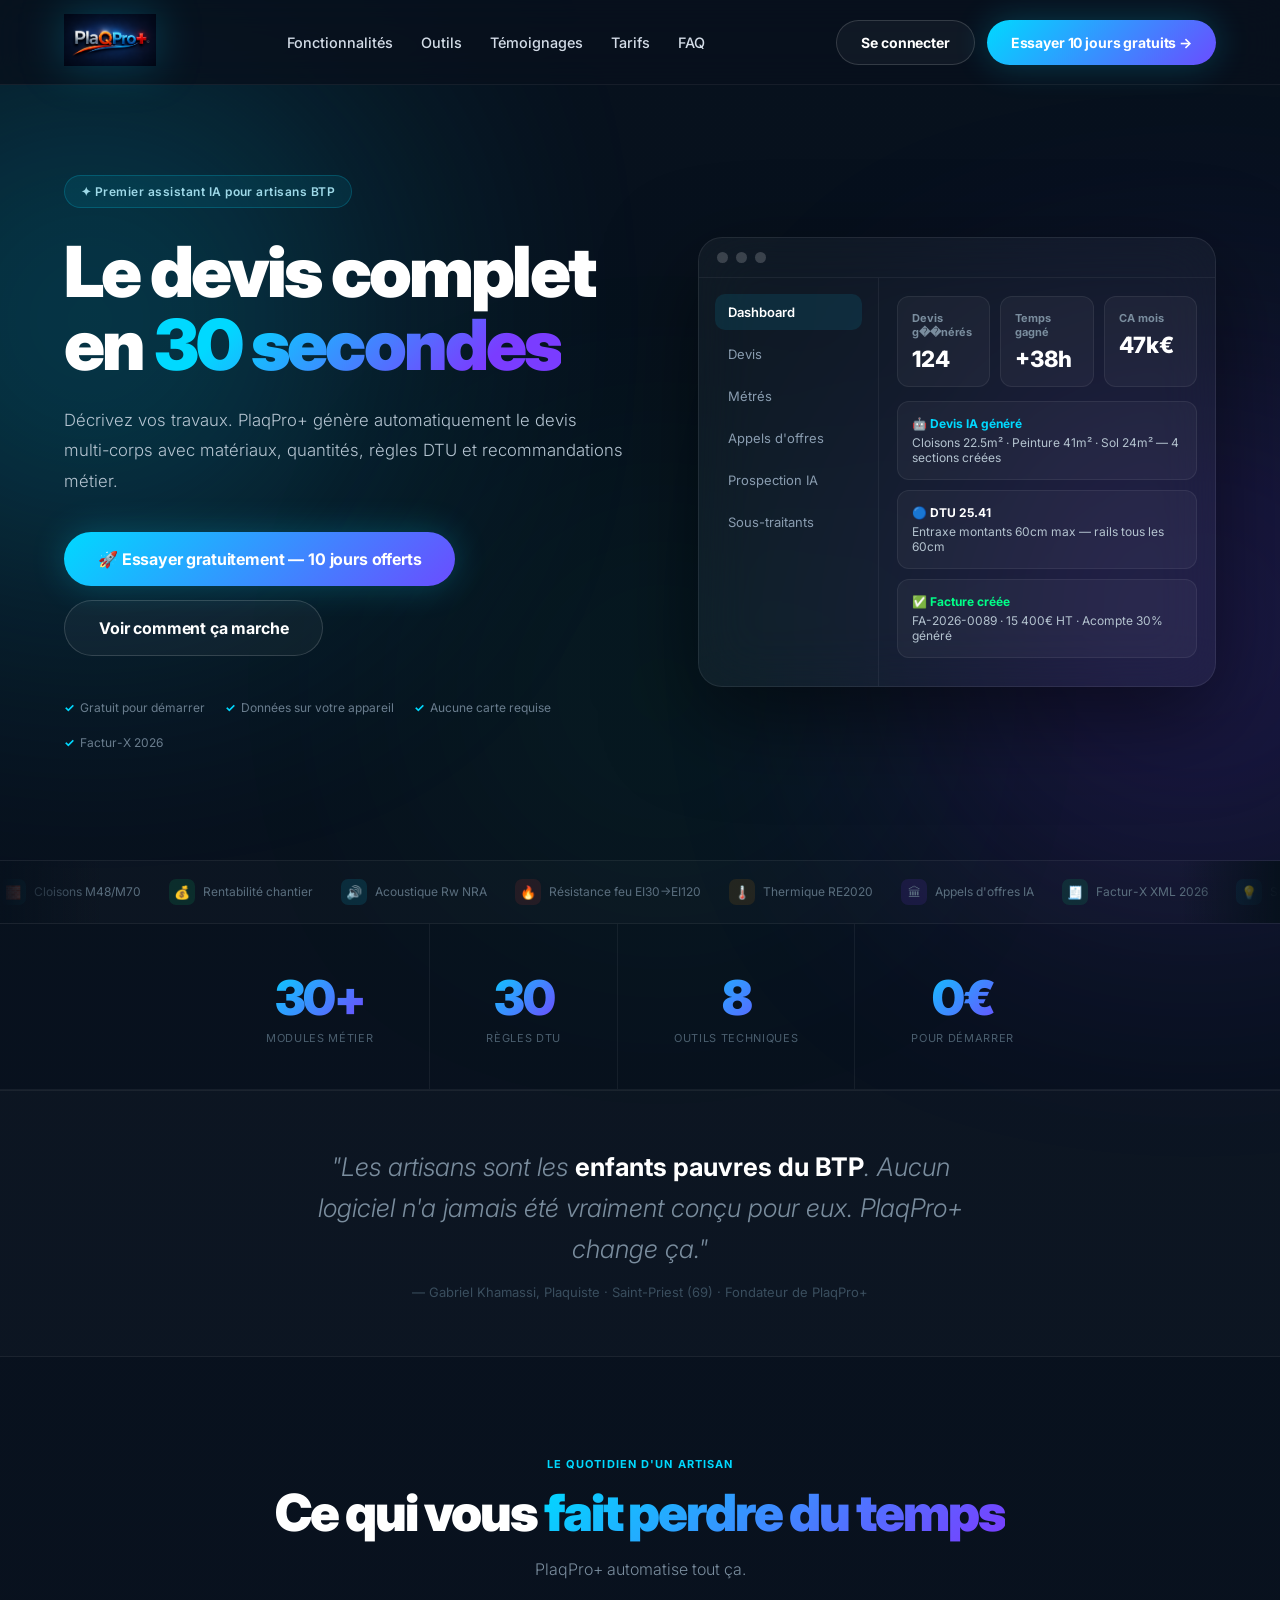
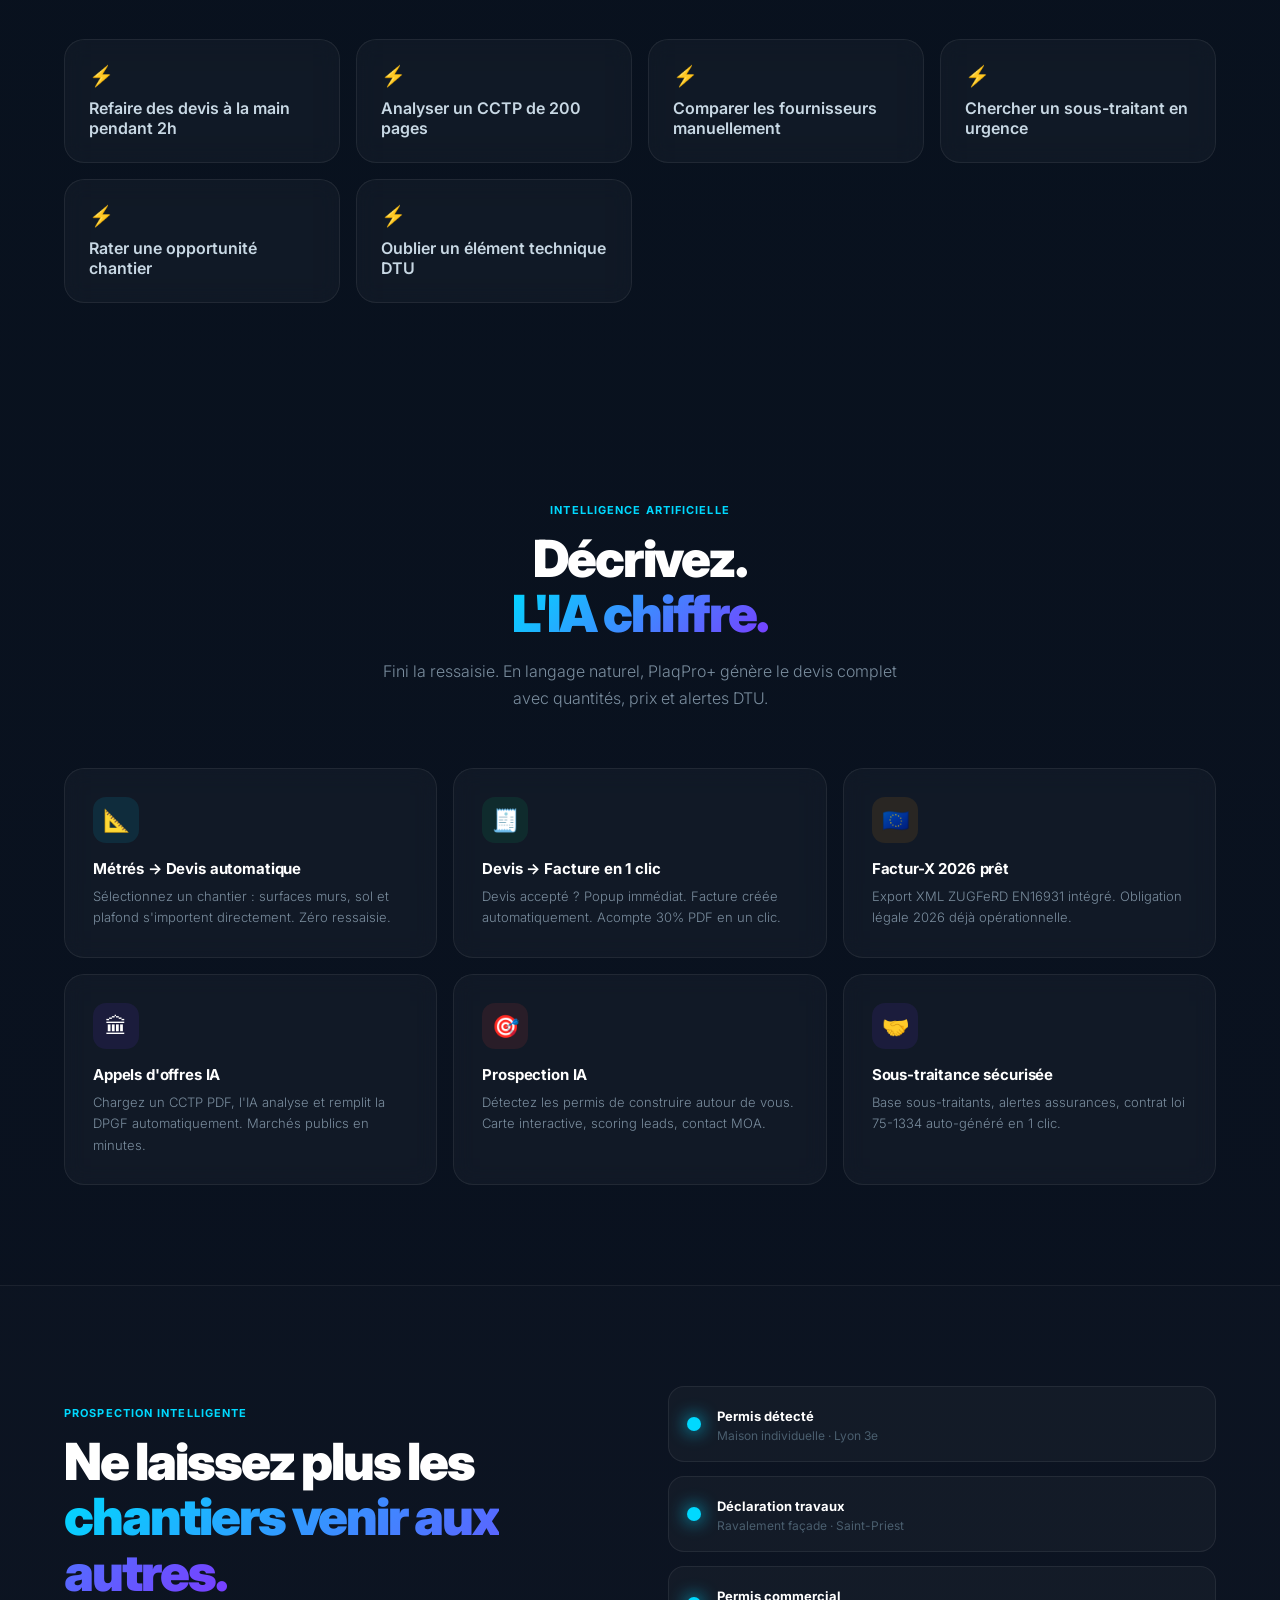
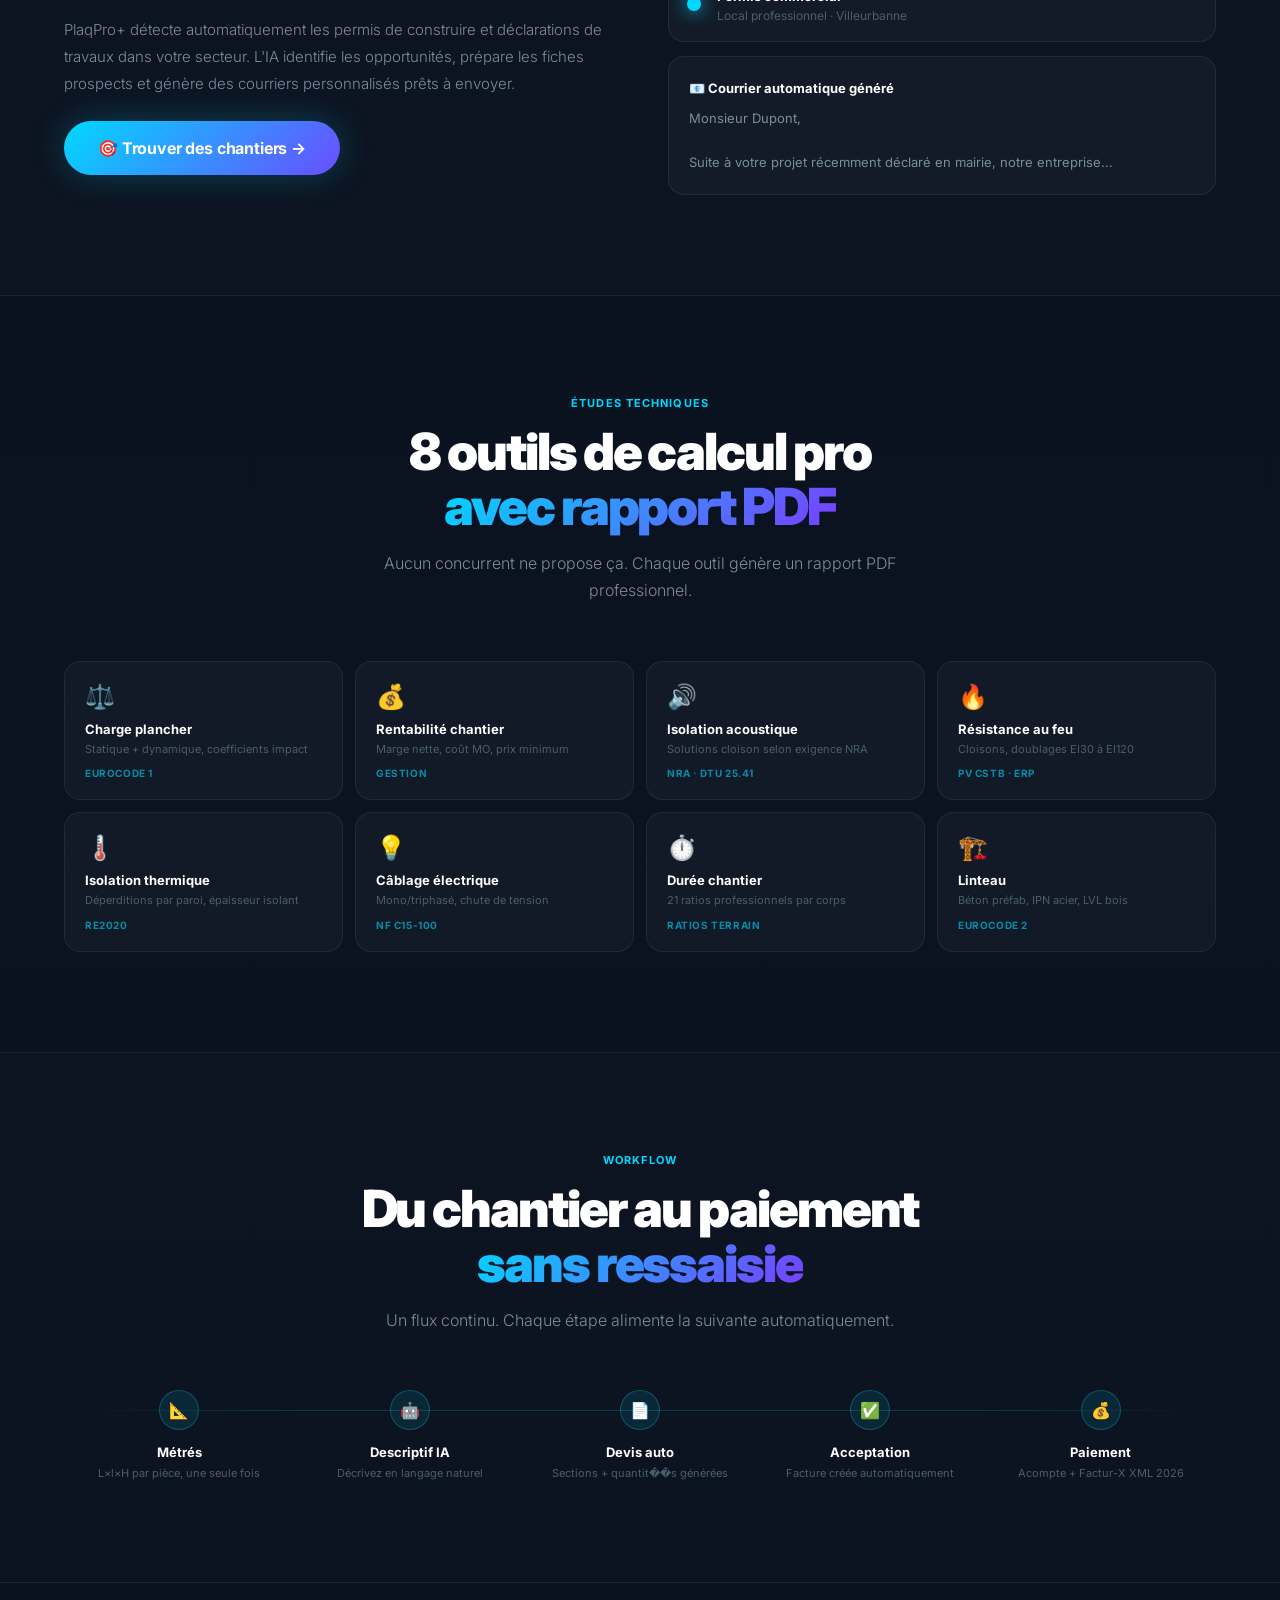
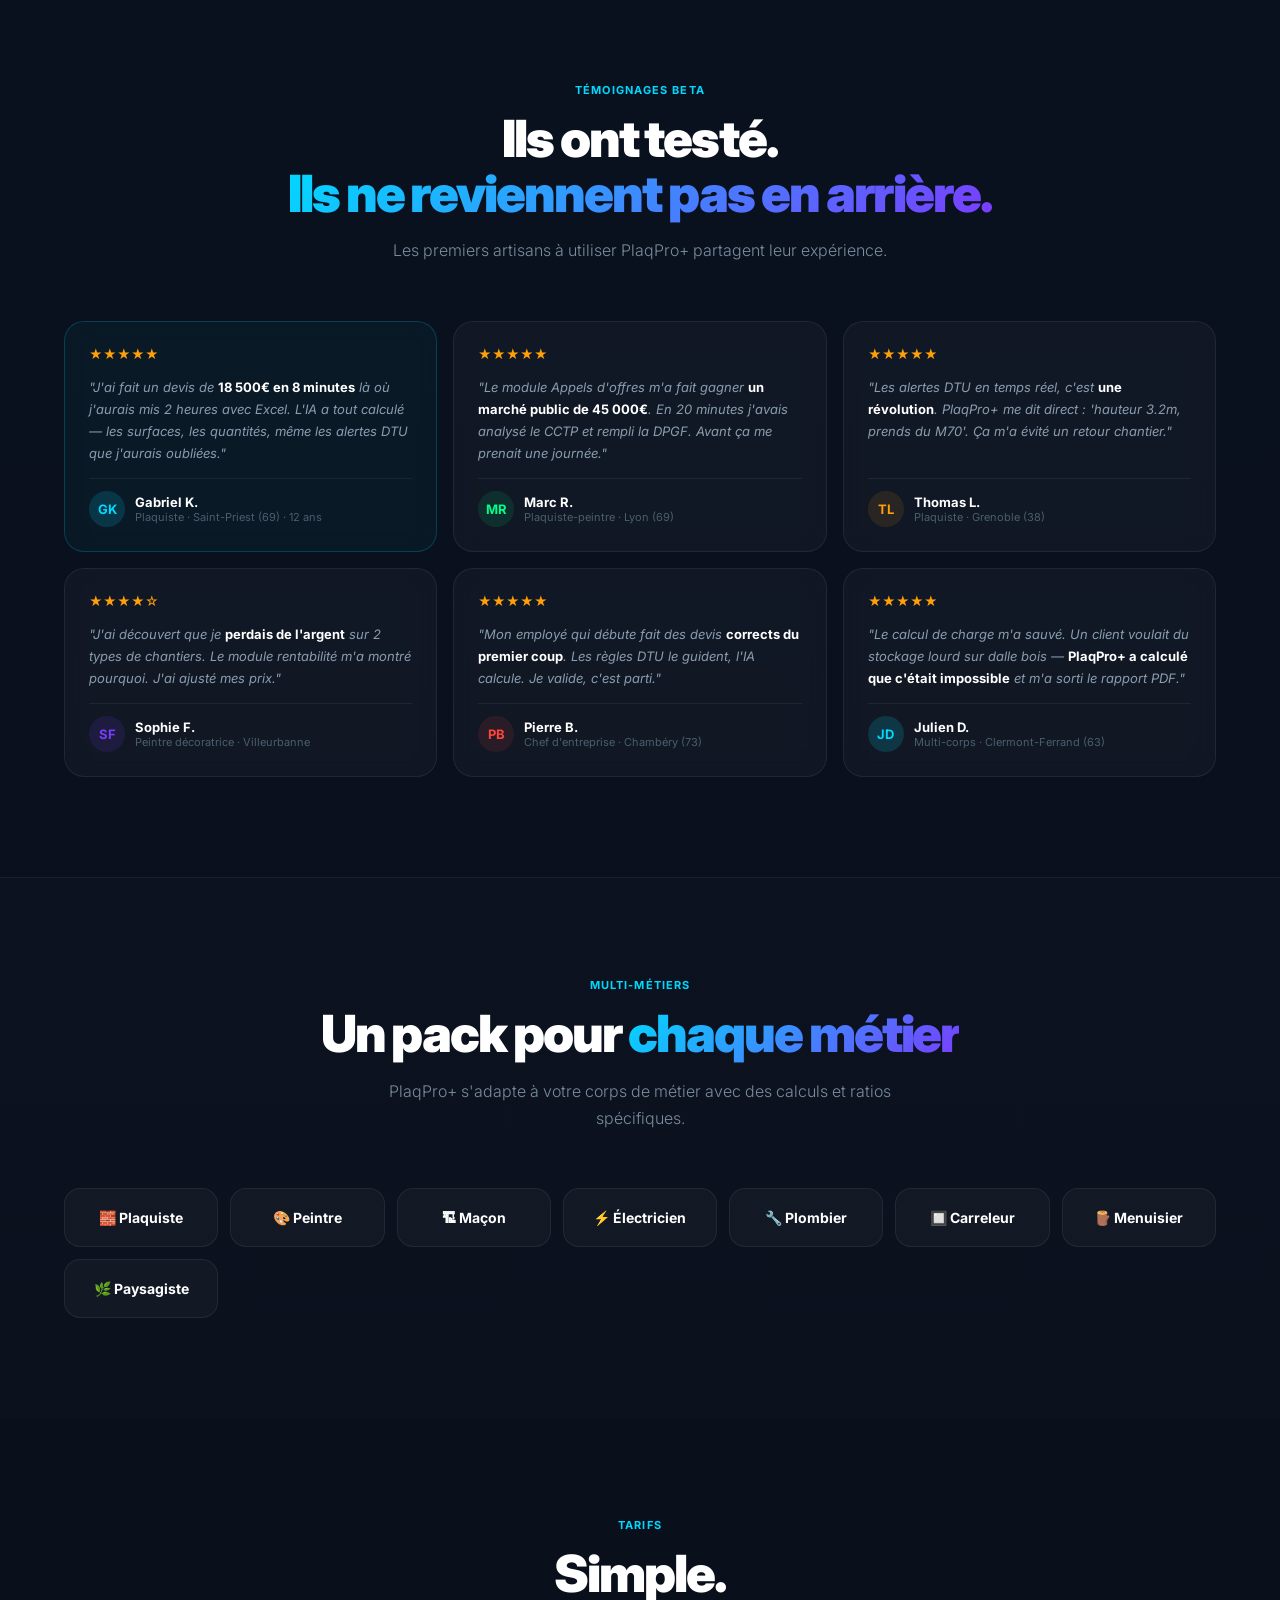
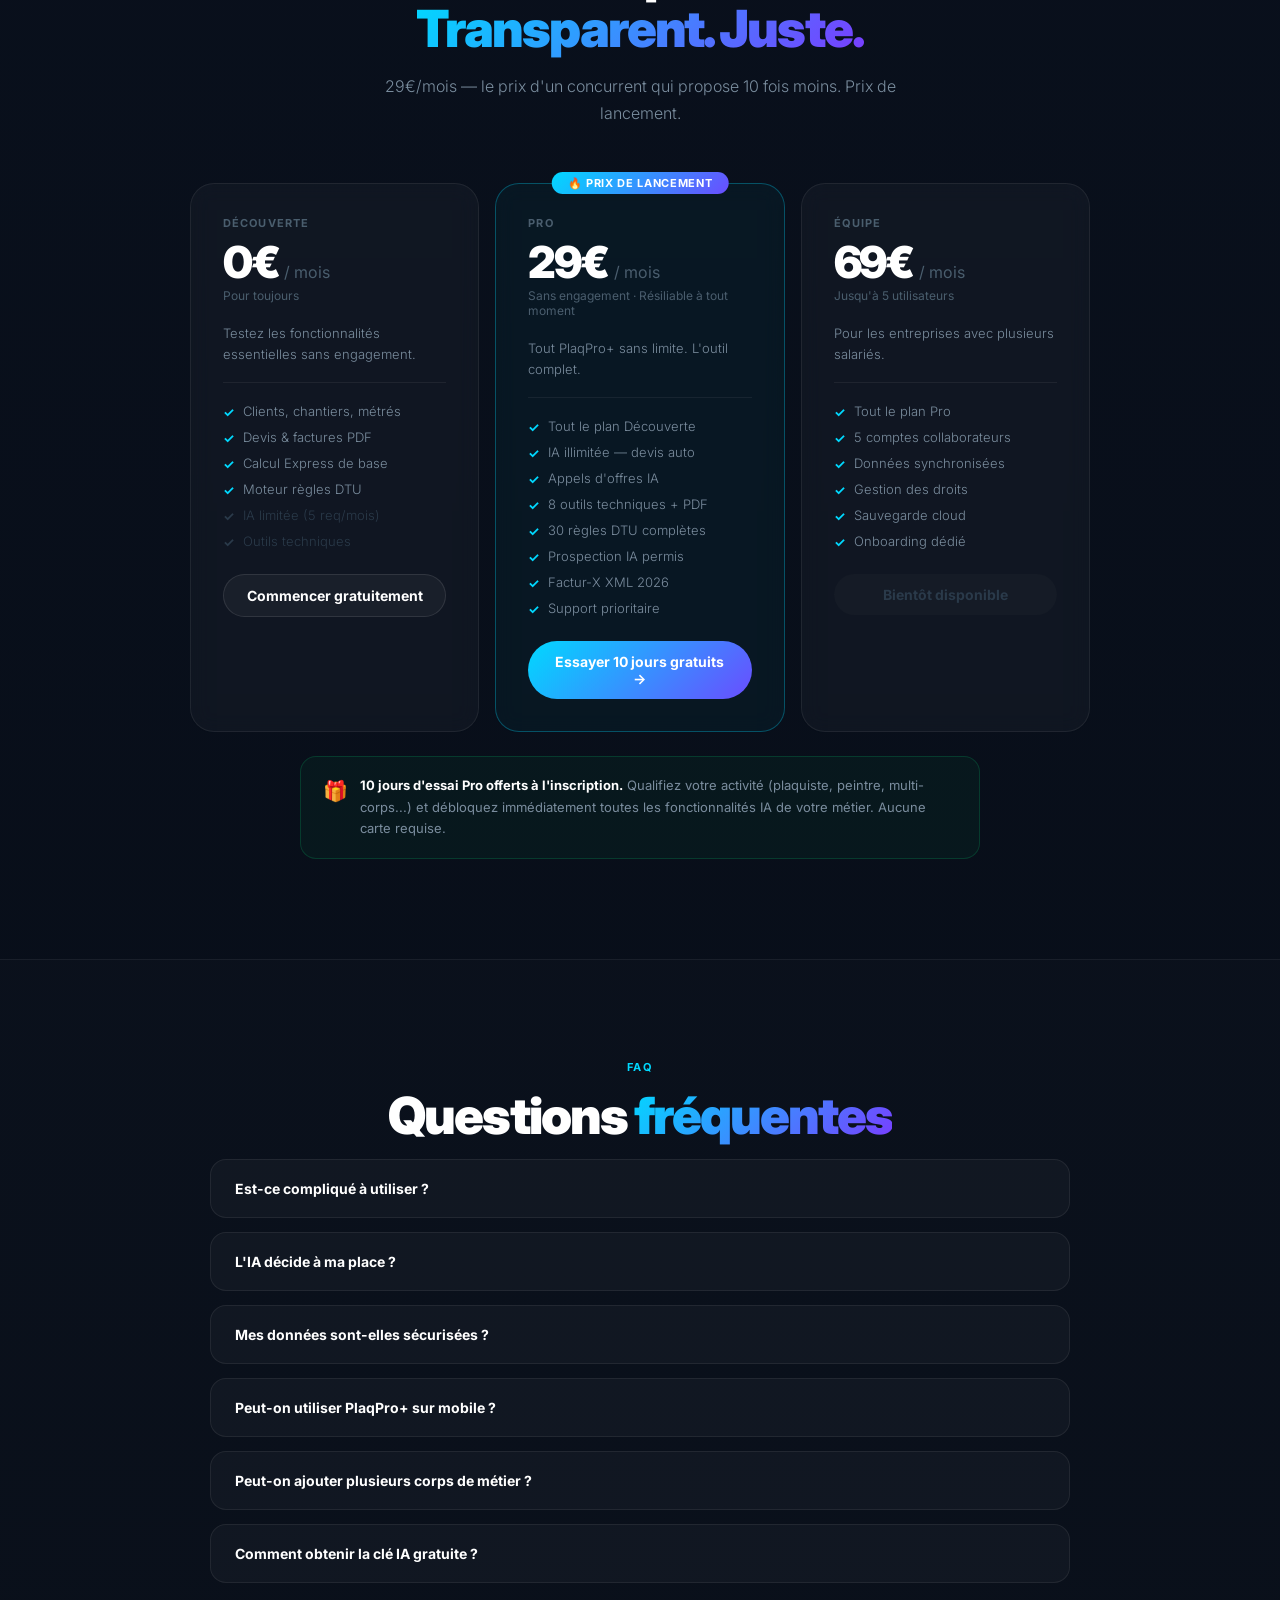
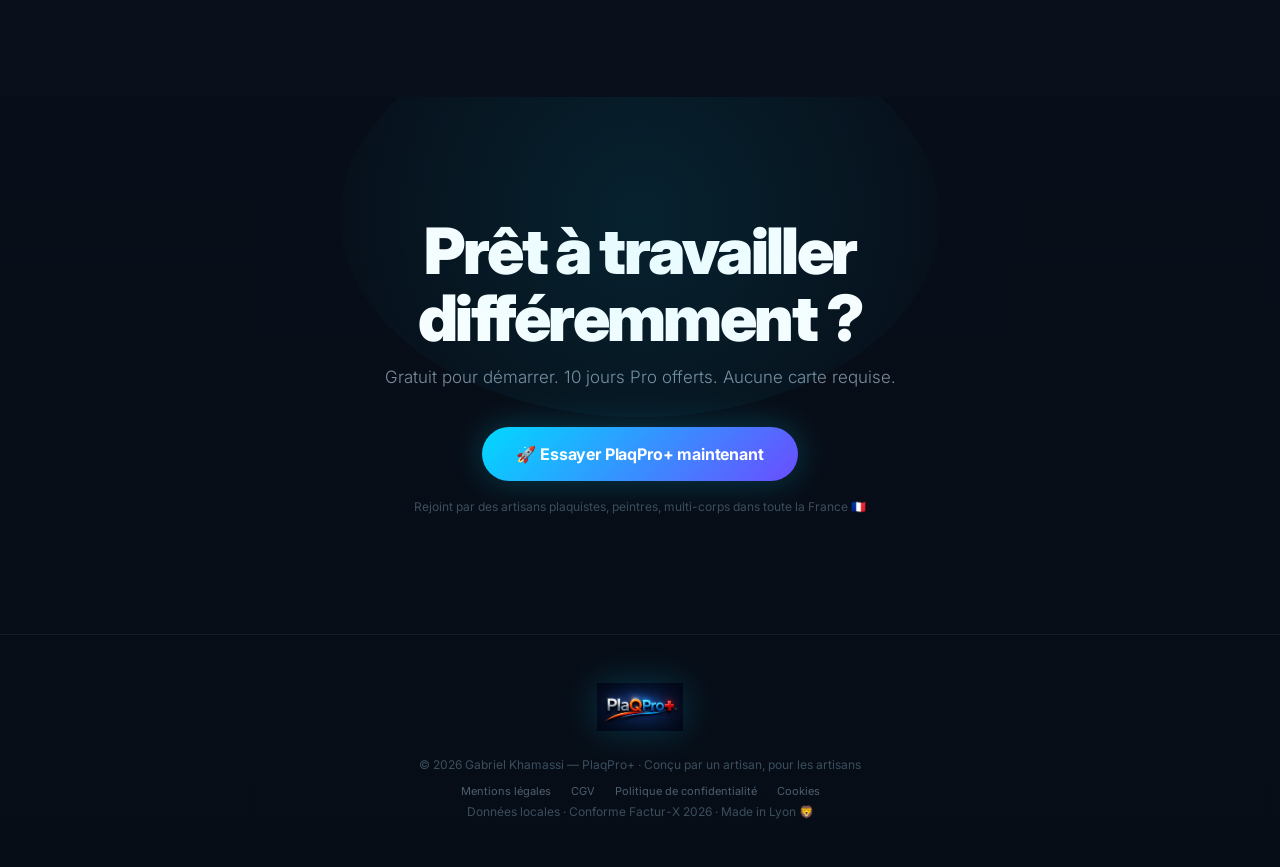
==== commit ef9723e0: "Module légal : CGV, CGU, confidentialité, mentions, cookies, IA, RGPD Co-Authored-By: Claude Sonnet " ====
--- a/PlaqProLanding/index.html
+++ b/PlaqProLanding/index.html
@@ -596,6 +596,12 @@
   <footer>
     <img src="../assets/plaqpro-logo.png" alt="PlaqPro+" class="footer-logo">
     <p>© 2026 Gabriel Khamassi — PlaqPro+ · Conçu par un artisan, pour les artisans</p>
+    <div style="margin-top:12px;display:flex;gap:20px;justify-content:center;flex-wrap:wrap">
+      <a href="https://plaqpro.github.io/plaqpro-web/login.html" style="color:#4a5e6e;font-size:11px;text-decoration:none">Mentions légales</a>
+      <a href="https://plaqpro.github.io/plaqpro-web/login.html" style="color:#4a5e6e;font-size:11px;text-decoration:none">CGV</a>
+      <a href="https://plaqpro.github.io/plaqpro-web/login.html" style="color:#4a5e6e;font-size:11px;text-decoration:none">Politique de confidentialité</a>
+      <a href="https://plaqpro.github.io/plaqpro-web/login.html" style="color:#4a5e6e;font-size:11px;text-decoration:none">Cookies</a>
+    </div>
     <p>Données locales · Conforme Factur-X 2026 · Made in Lyon 🦁</p>
   </footer>
 
